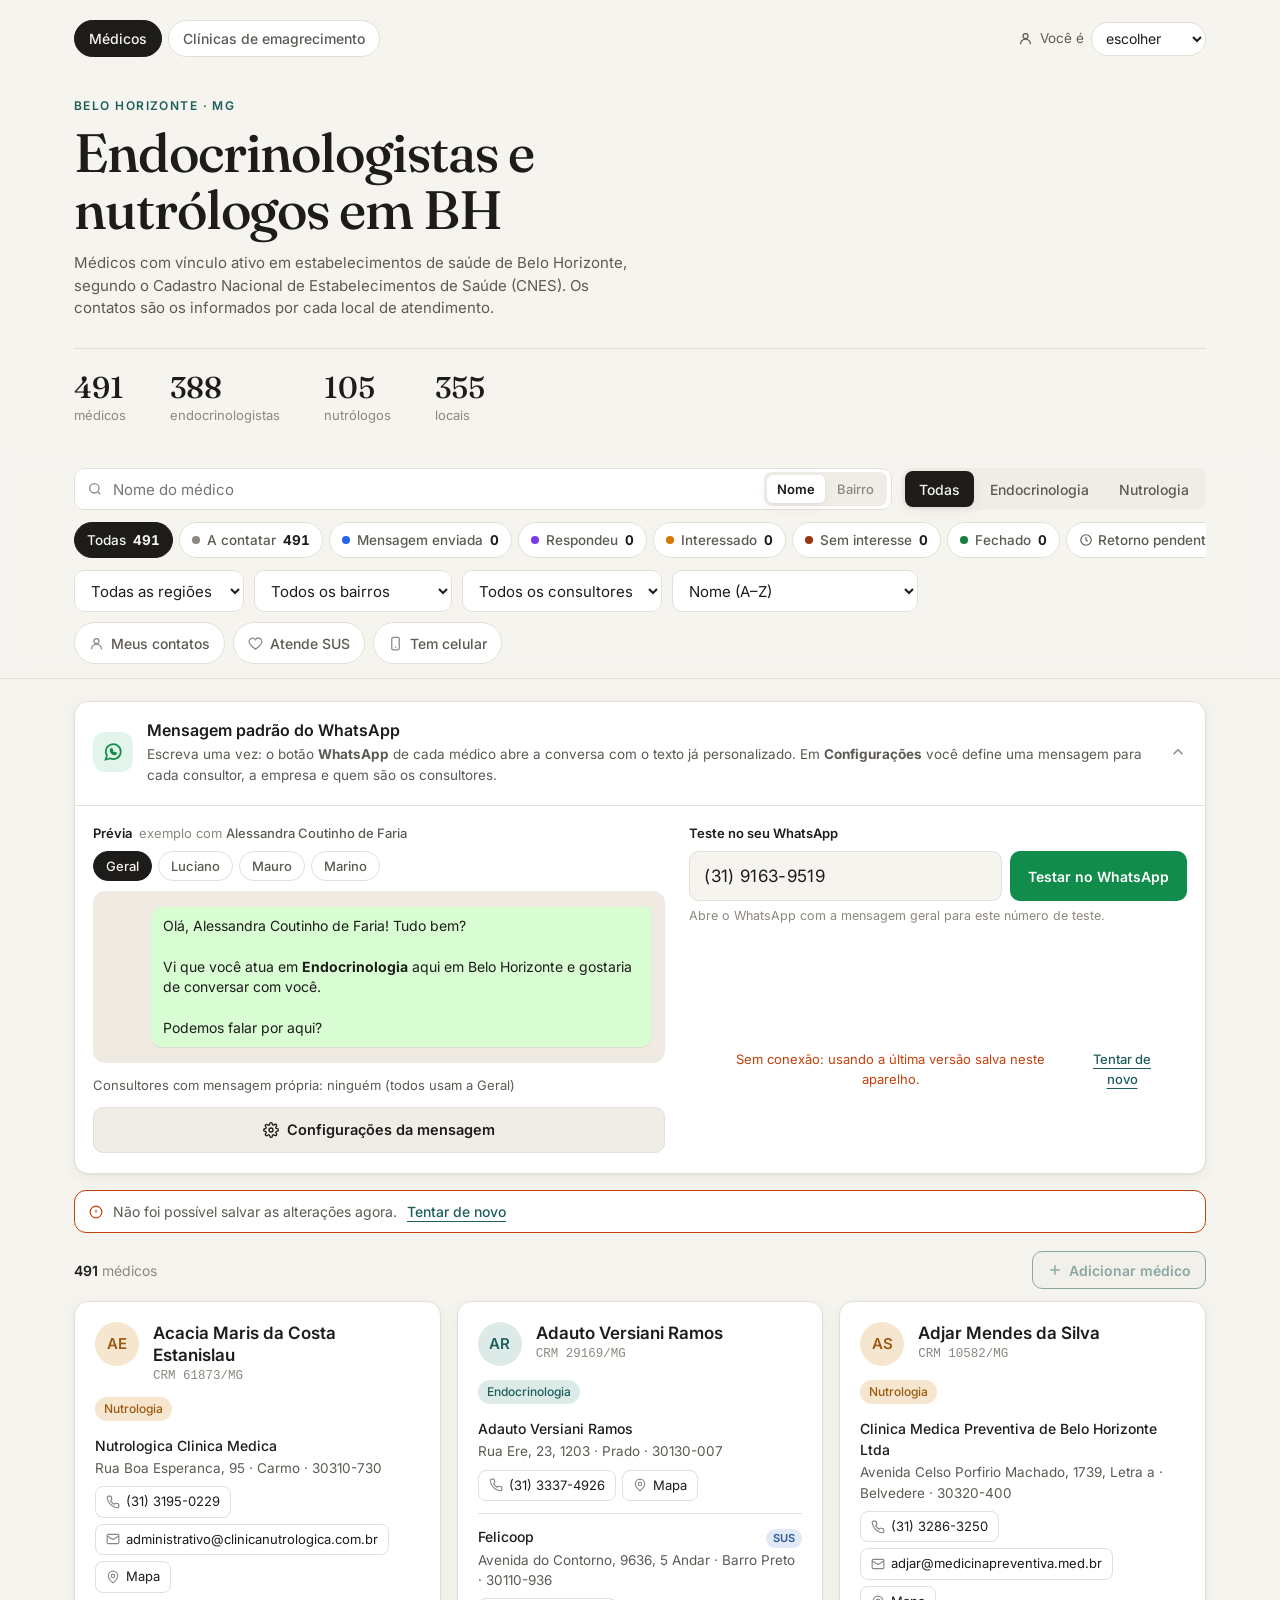
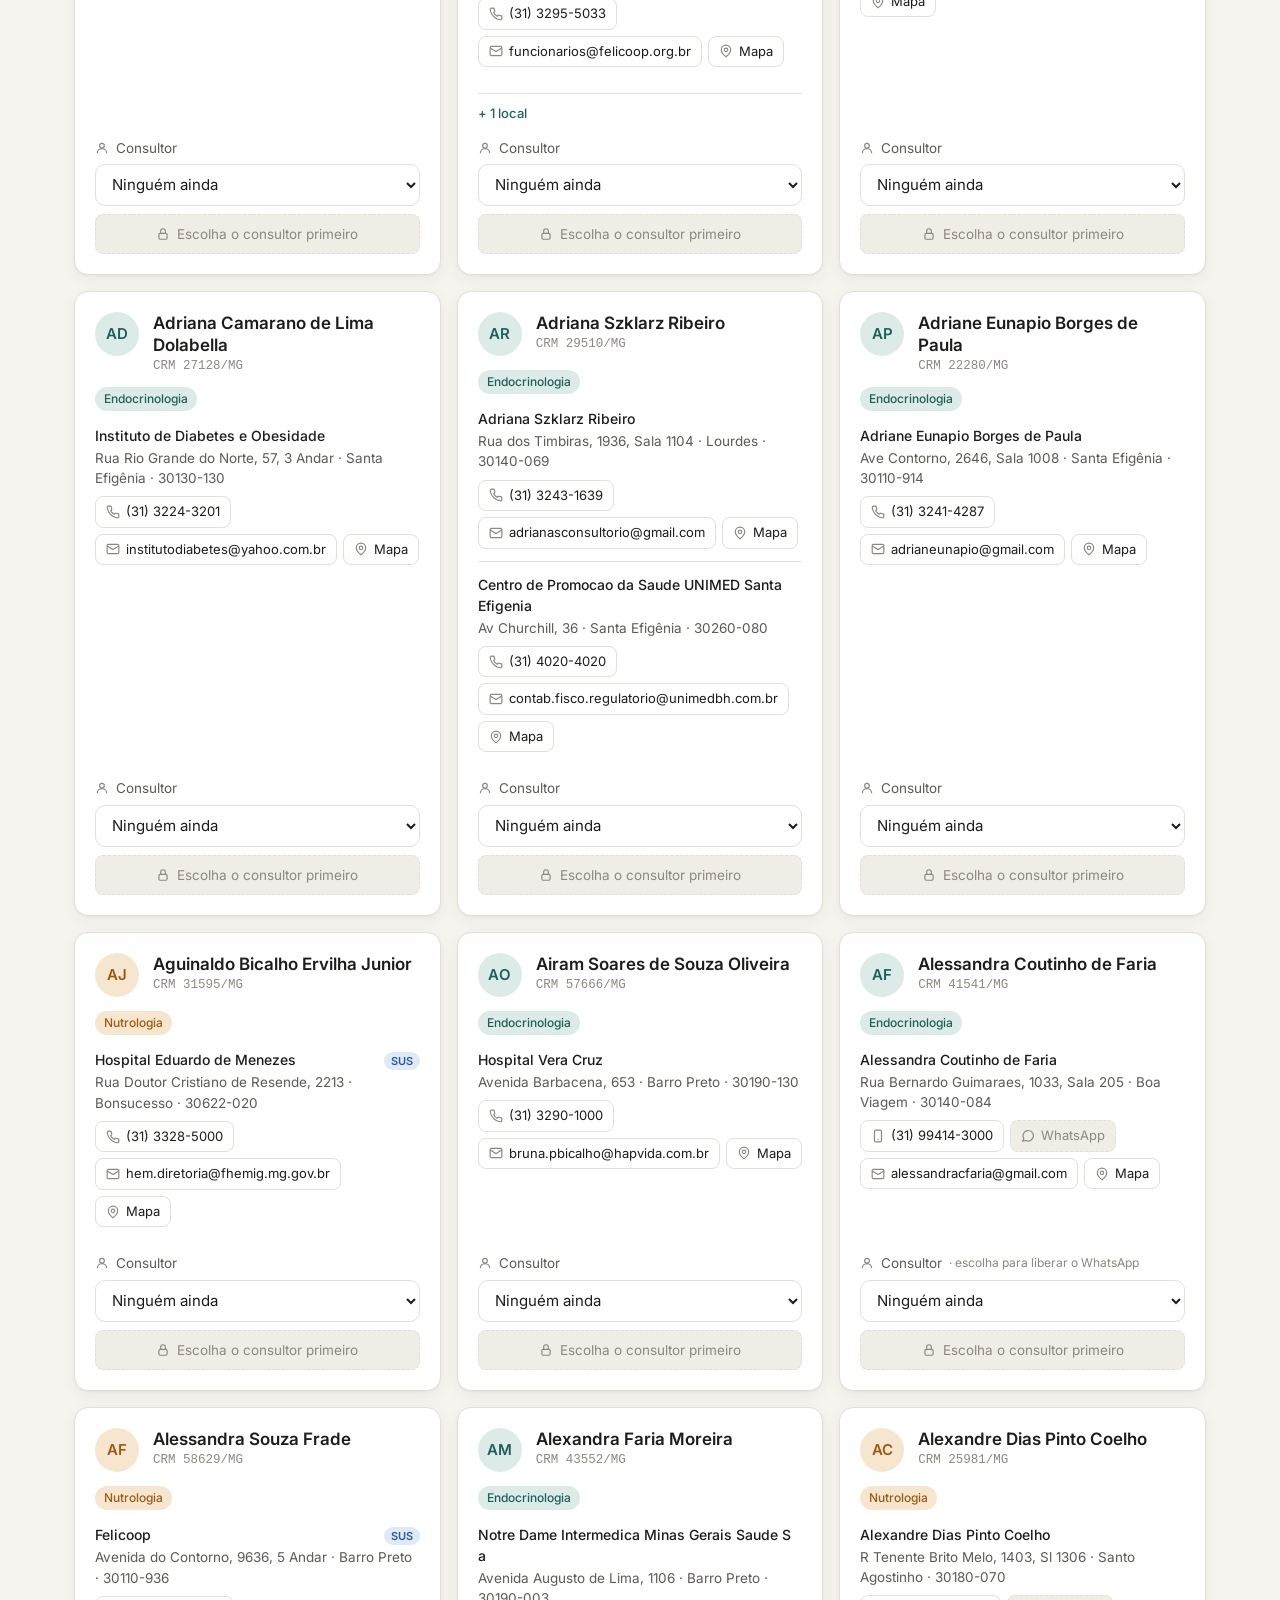
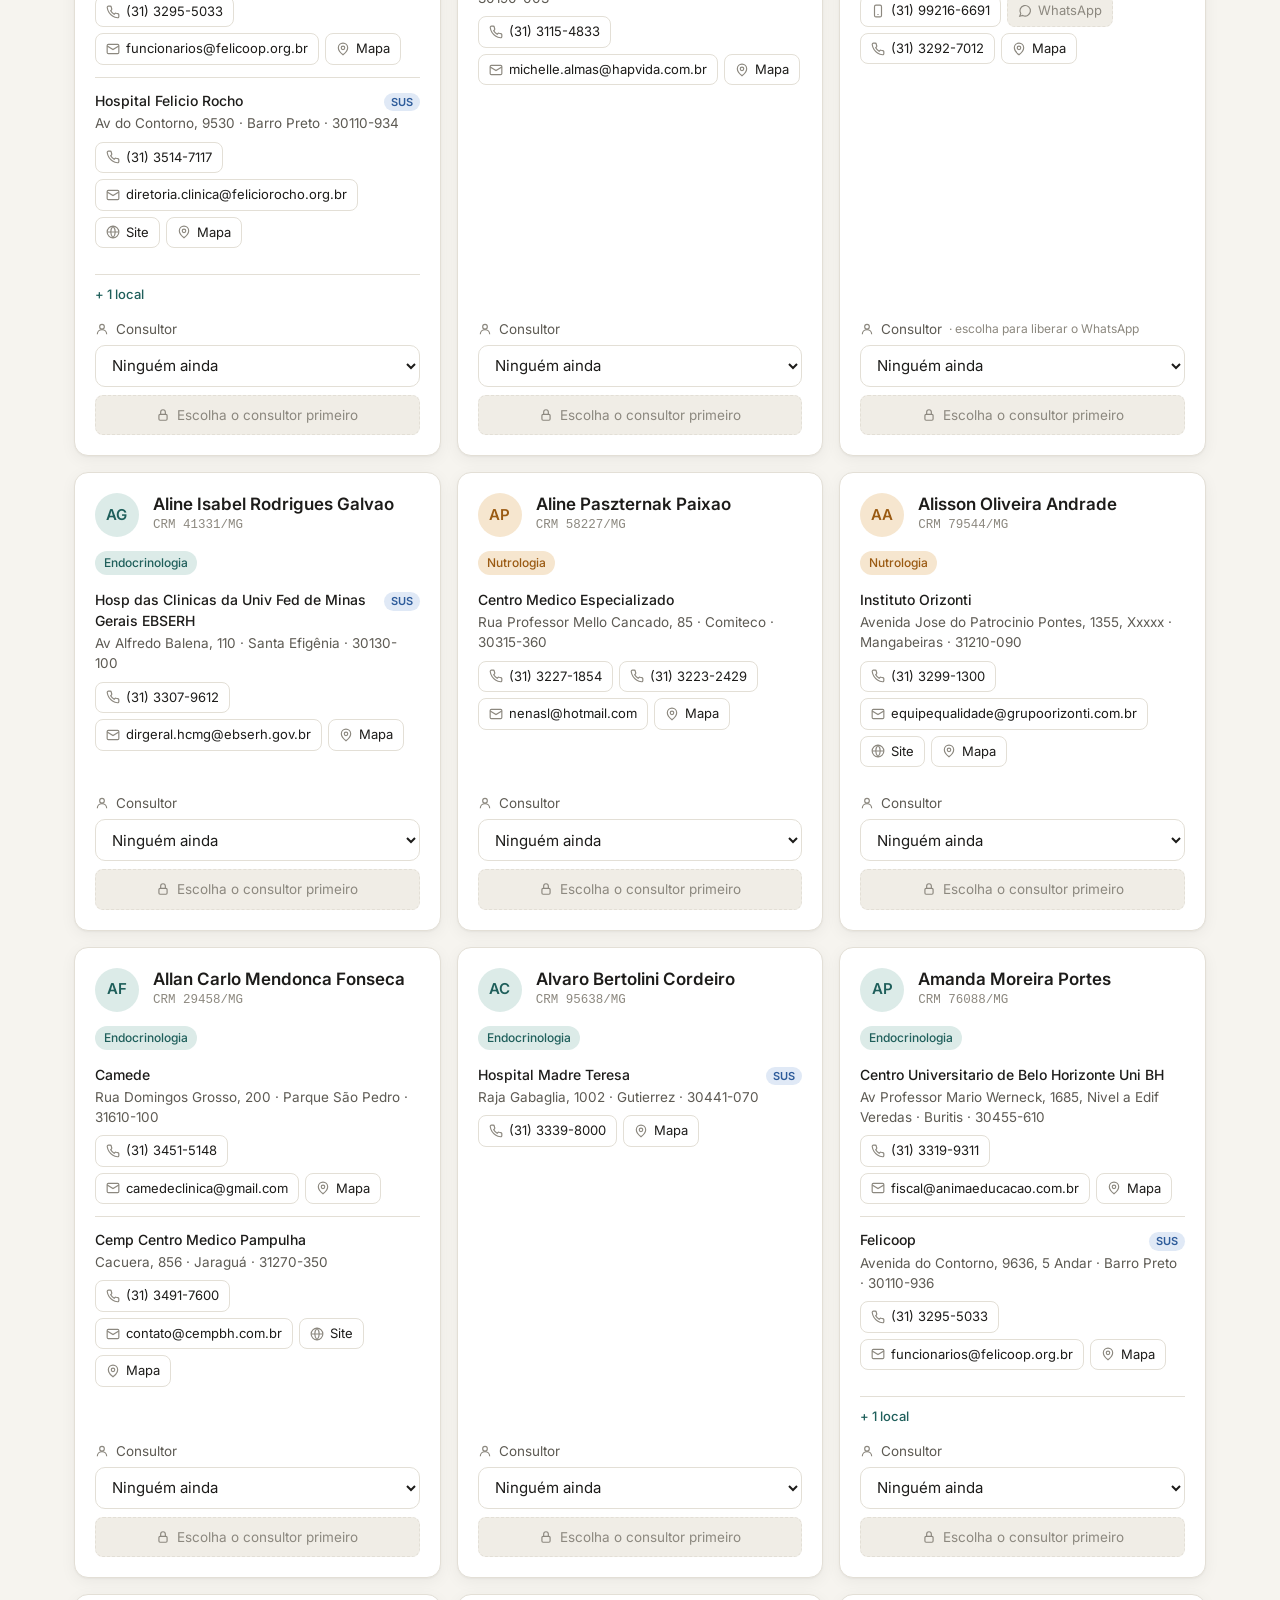
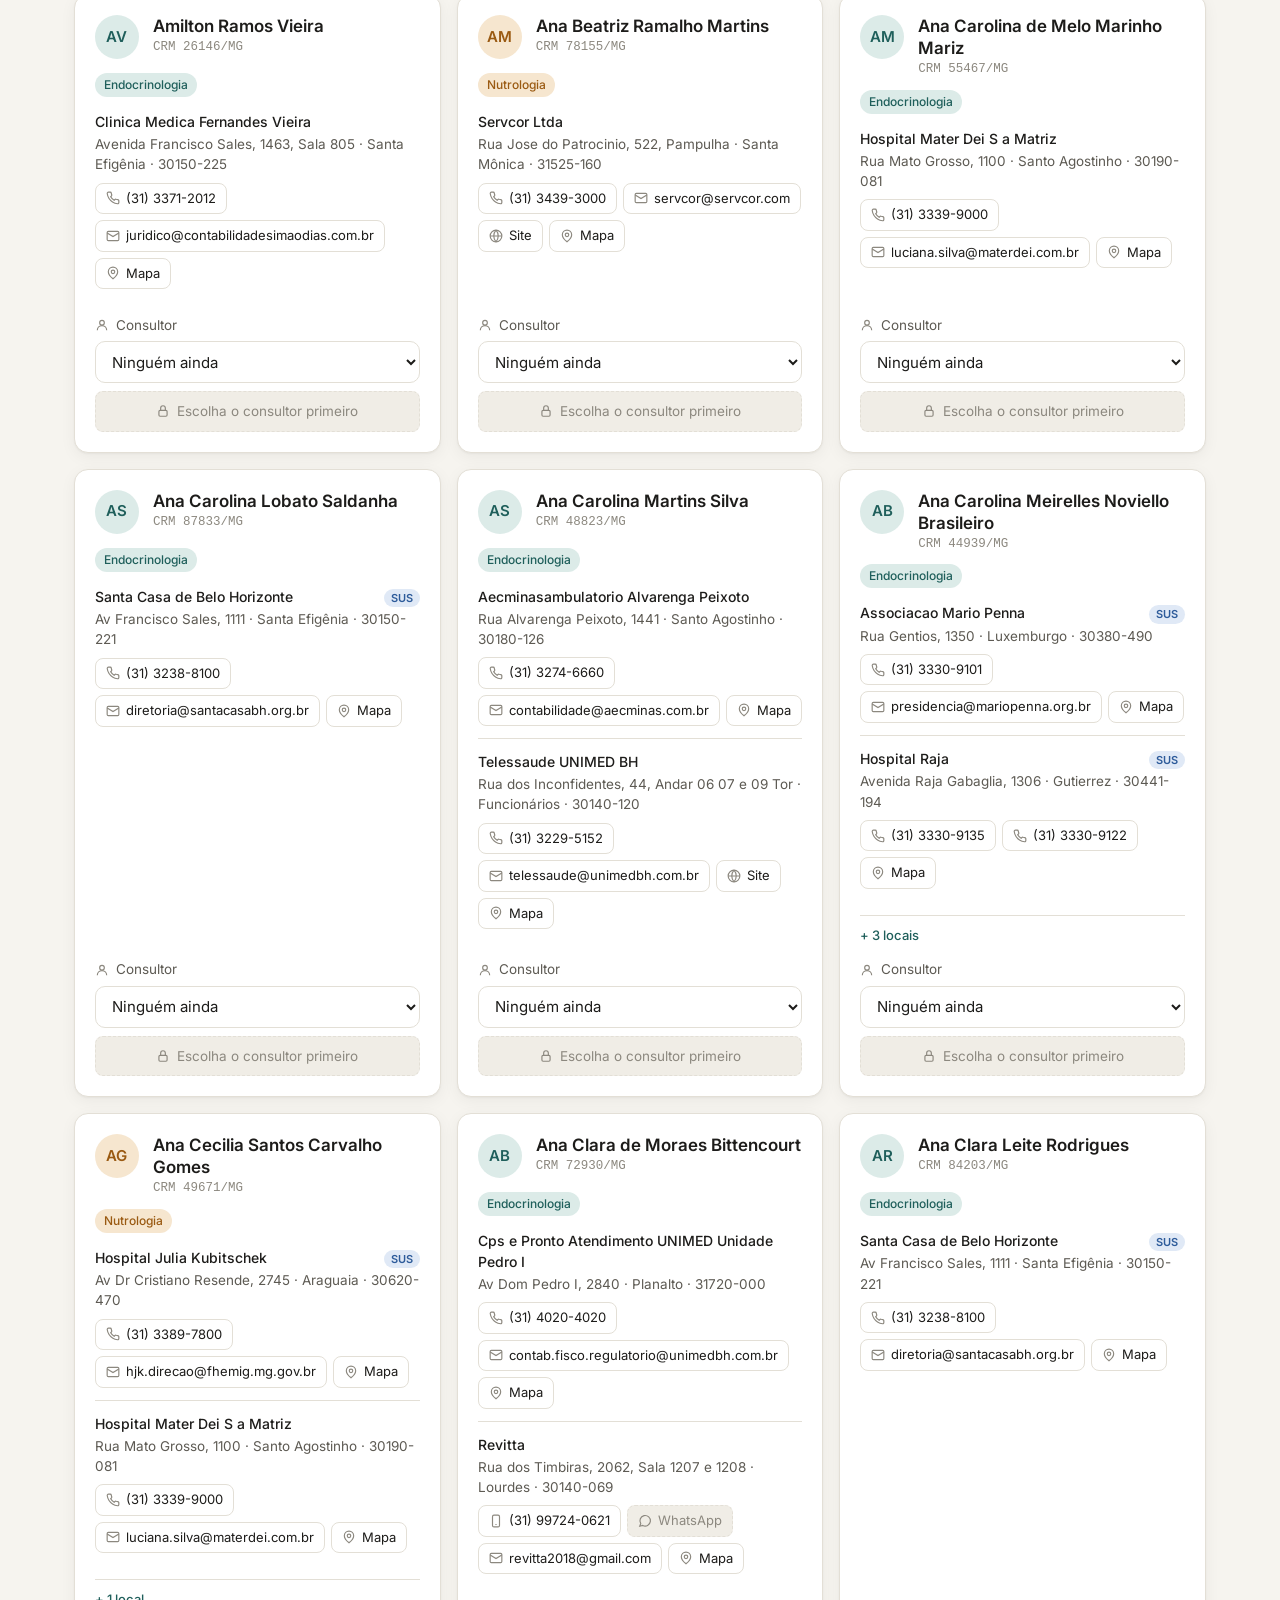
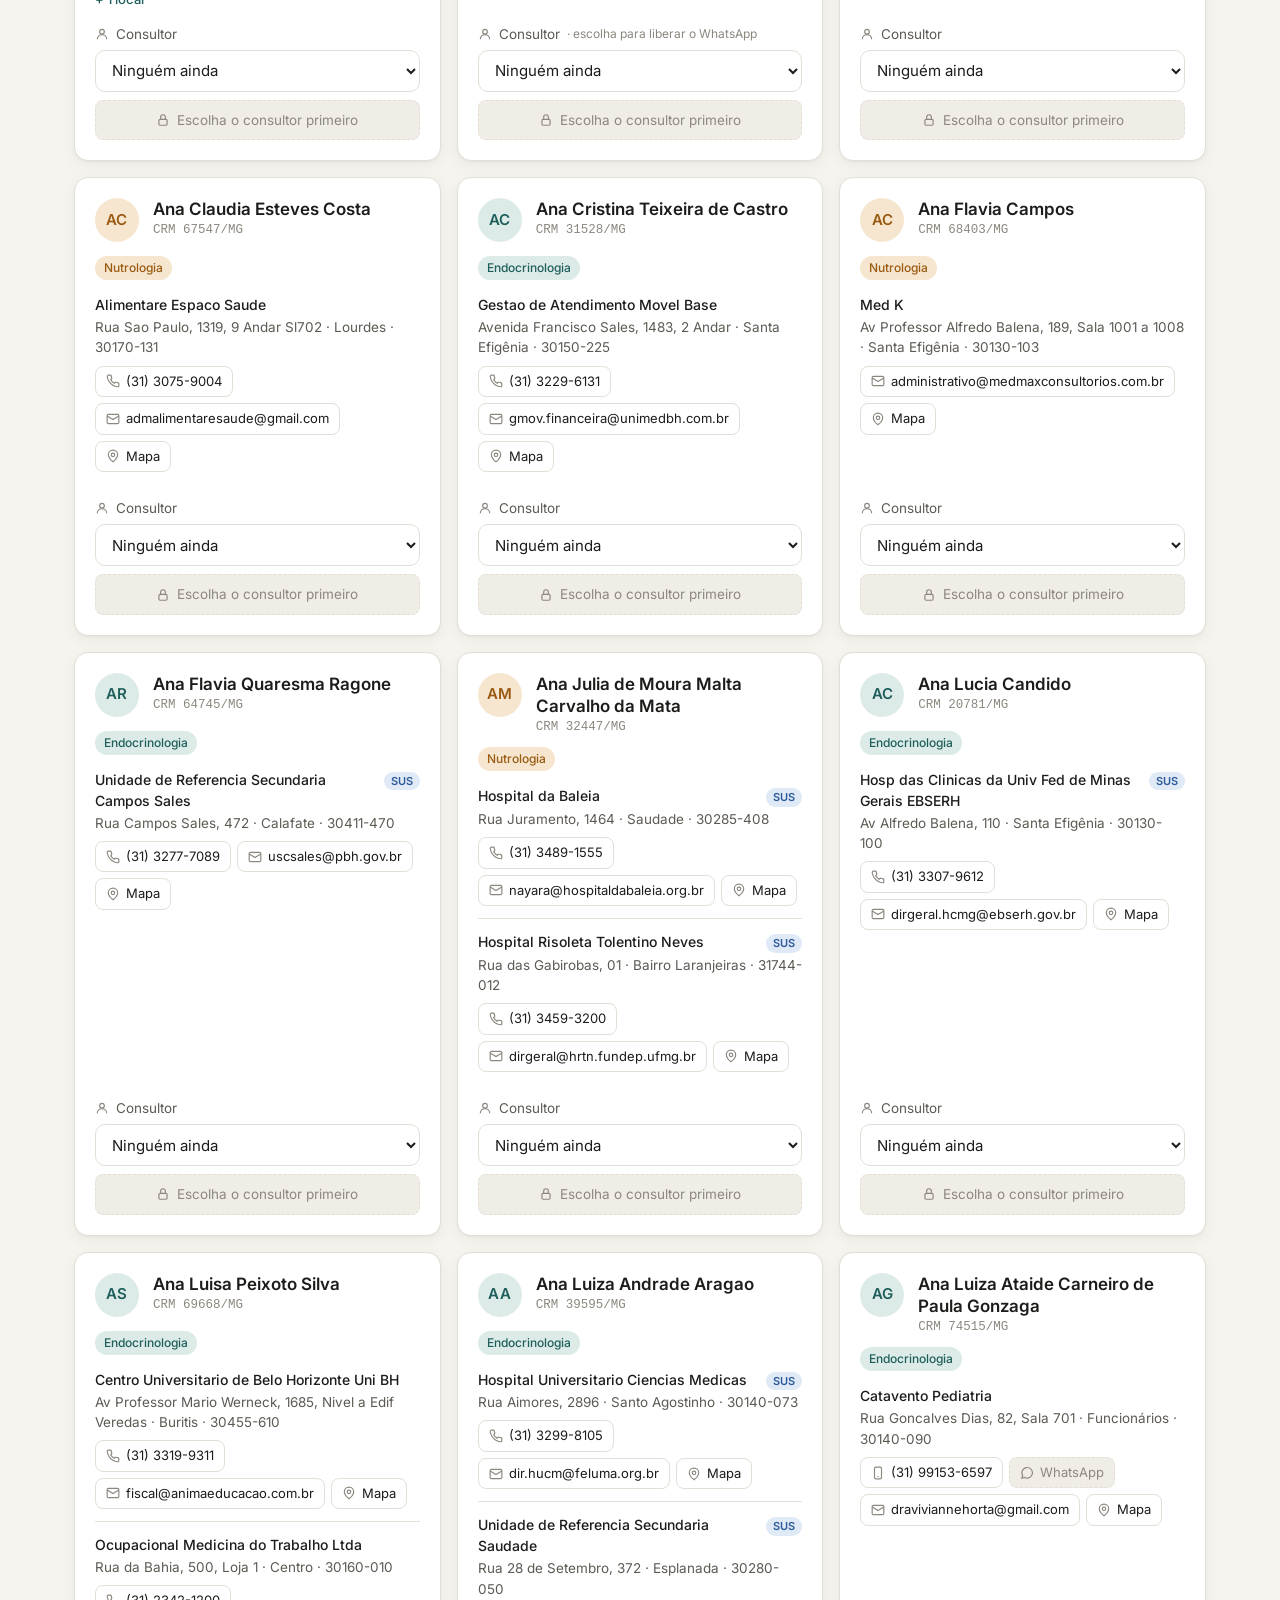
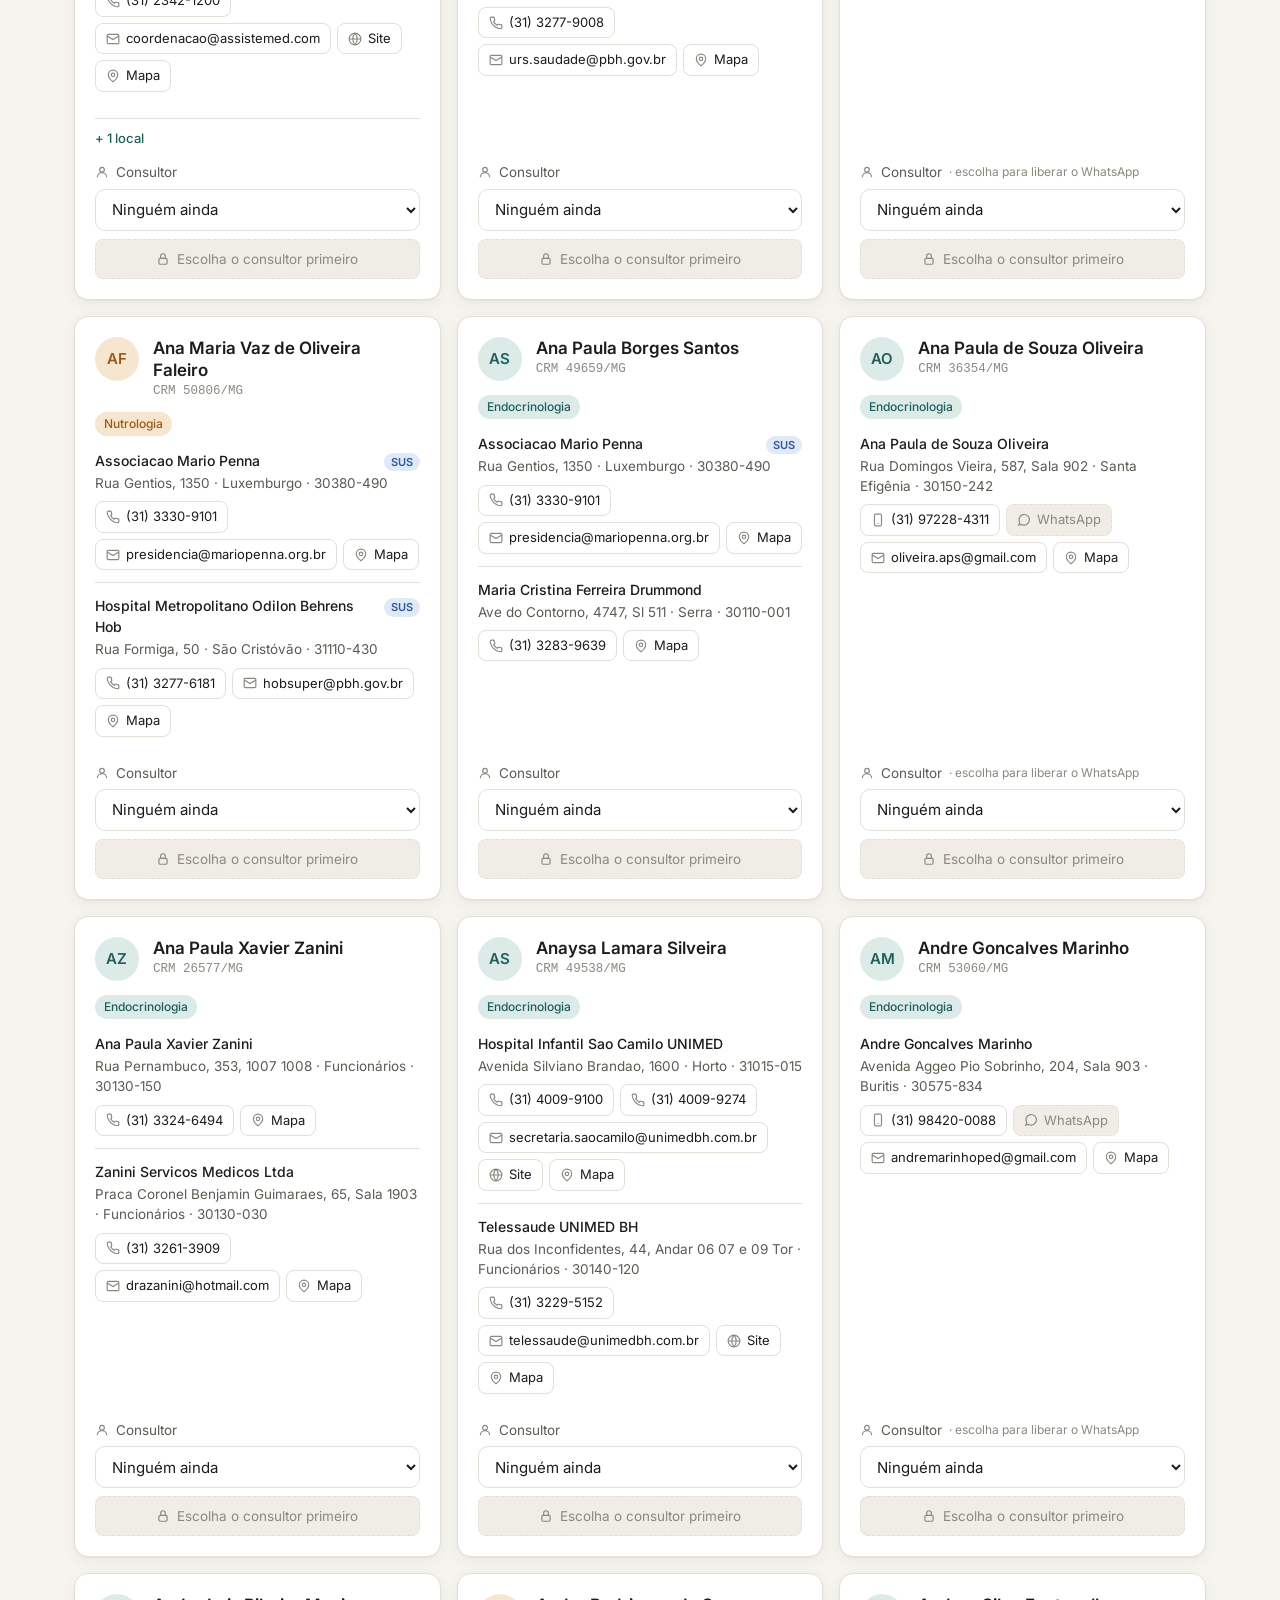
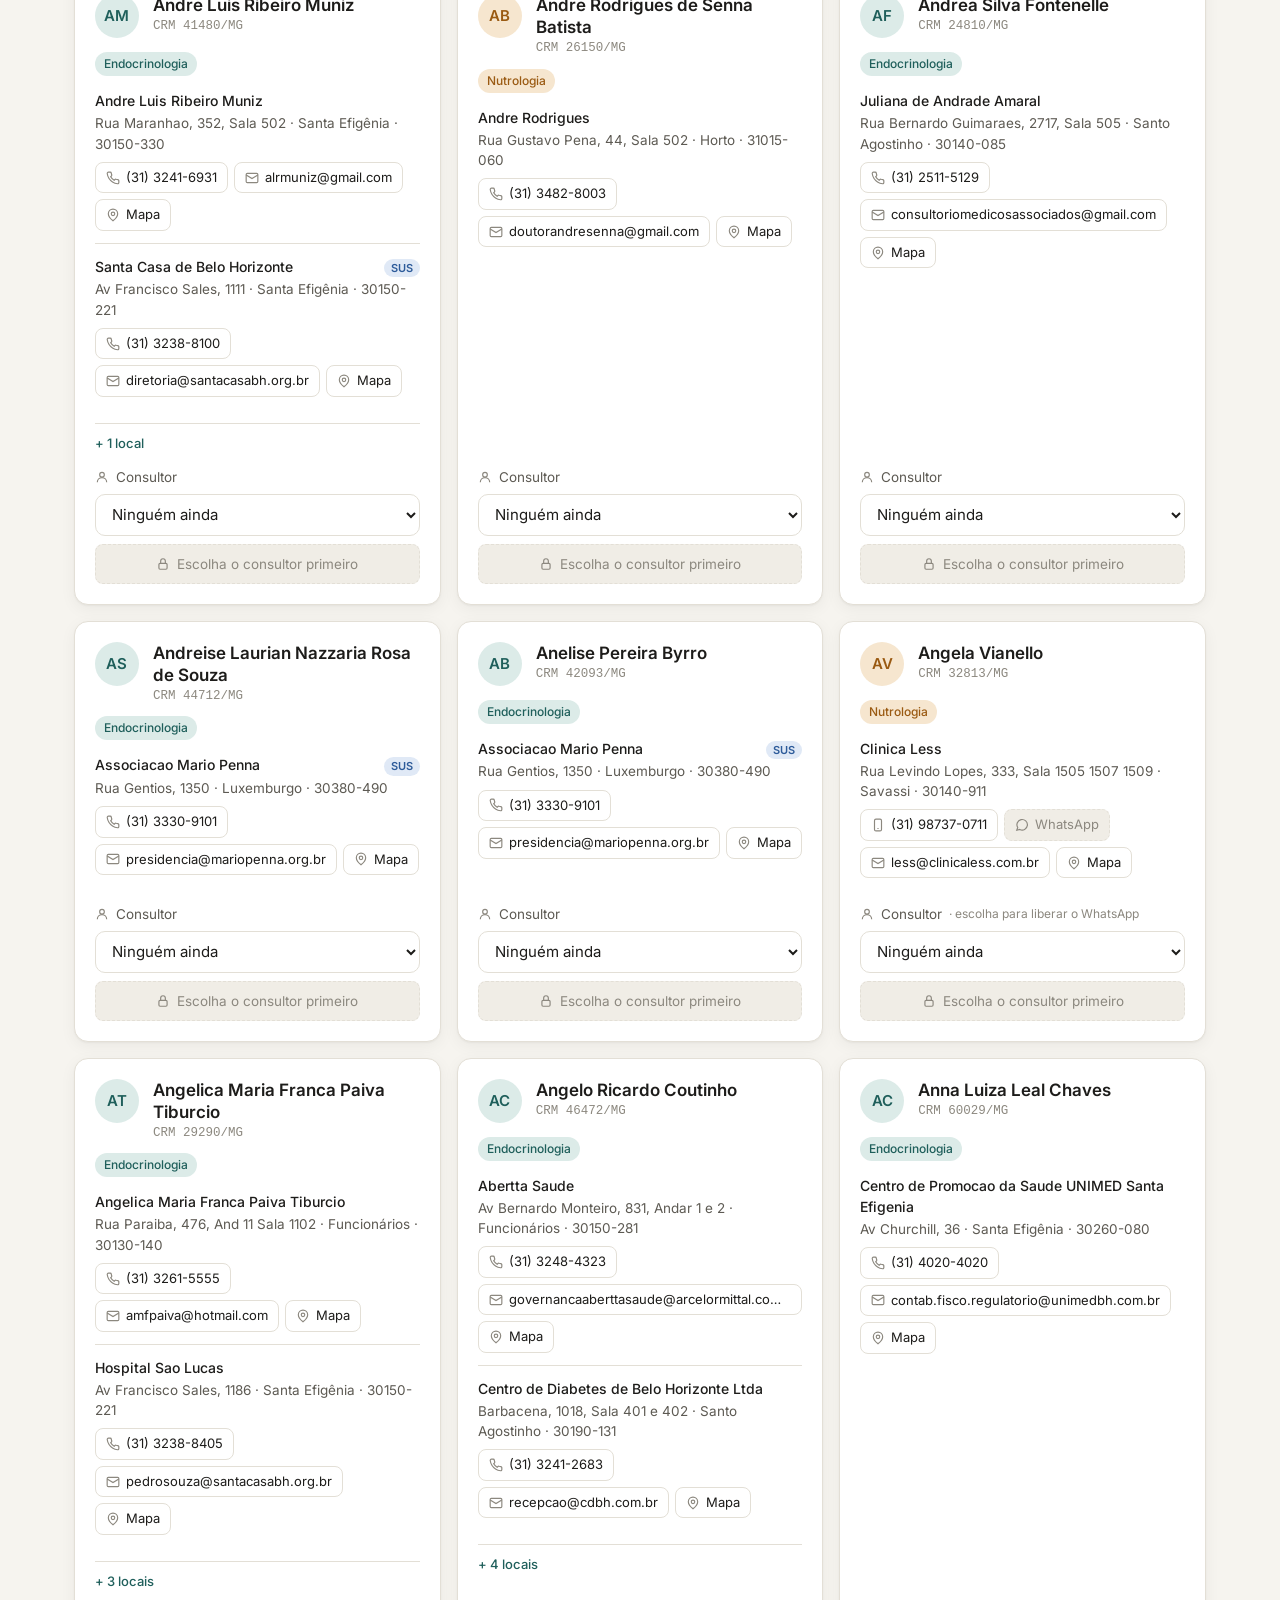
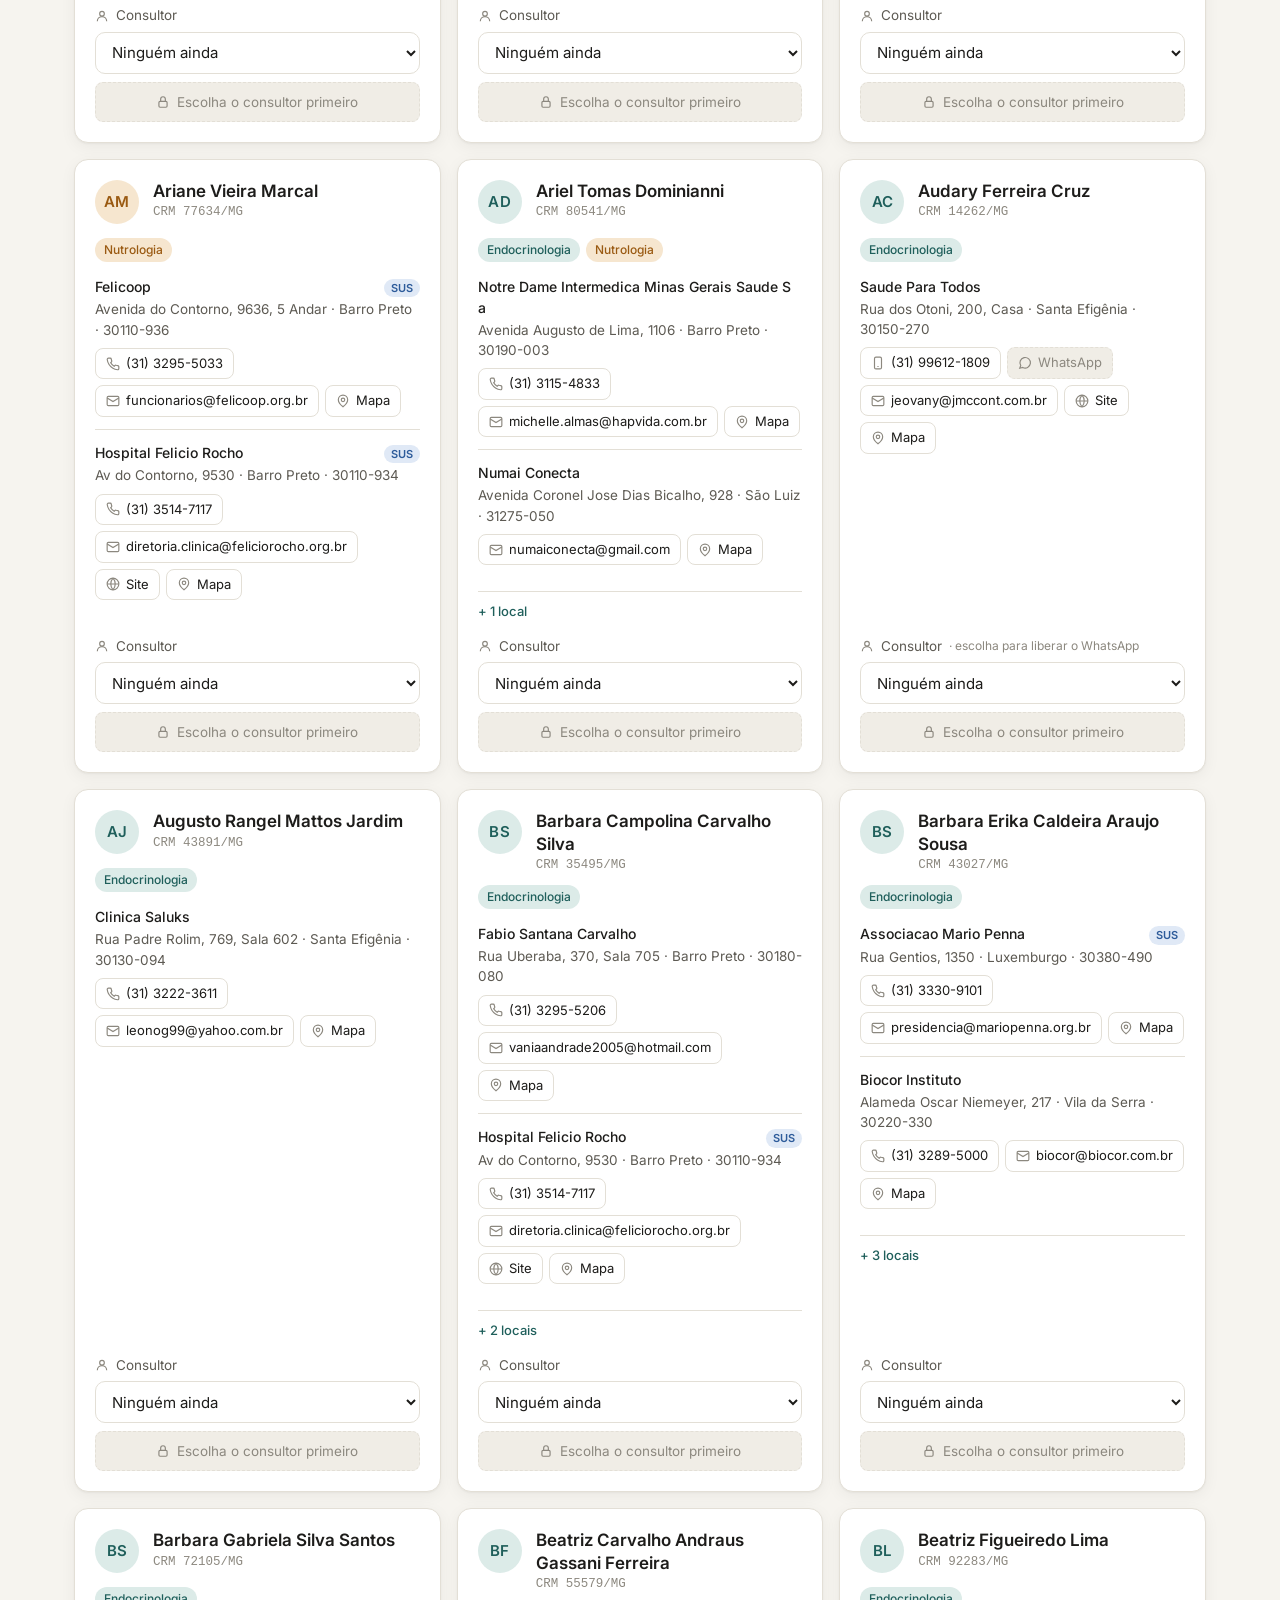
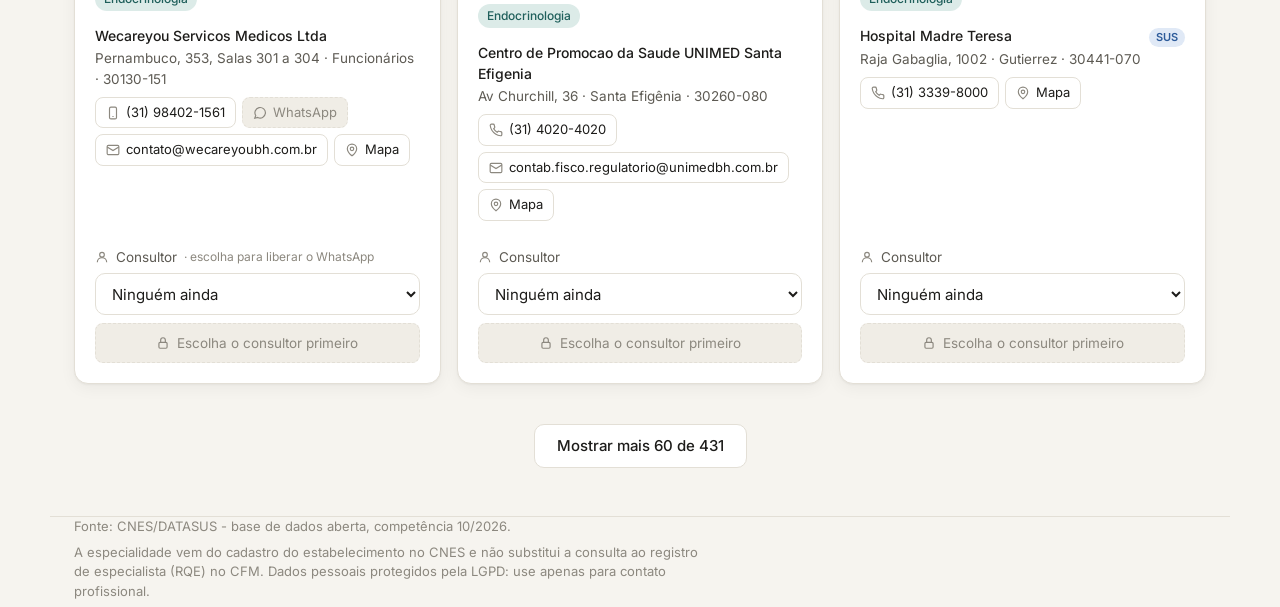
==== index.html @ fc3628d3 "Médicos e clínicas no banco, com botão para adicionar novos - API: tabela itens (GET/POST/DELETE) e " ====
<!doctype html>
<html lang="pt-BR">
<head>
<meta charset="utf-8">
<meta name="viewport" content="width=device-width, initial-scale=1">
<meta name="robots" content="noindex, nofollow">
<title>Especialistas BH</title>
<link rel="preconnect" href="https://fonts.googleapis.com">
<link rel="preconnect" href="https://fonts.gstatic.com" crossorigin>
<link href="https://fonts.googleapis.com/css2?family=Fraunces:opsz,wght@9..144,500;9..144,600&family=Inter:wght@400;500;600&display=swap" rel="stylesheet">
<link rel="stylesheet" href="estilo.css?v=16cbb3d1">
</head>
<body>
<nav class="wrap diretorios" aria-label="Diretórios">
  <a href="index.html" aria-current="page">Médicos</a>
  <a href="clinicas.html">Clínicas de emagrecimento</a>
  <label class="eu"><svg width="15" height="15" viewBox="0 0 24 24" fill="none" stroke="currentColor" stroke-width="2" aria-hidden="true"><circle cx="12" cy="8" r="4"/><path d="M4 21a8 8 0 0 1 16 0"/></svg>Você é <select id="eu" aria-label="Você é (consultor que usa este aparelho)"></select></label>
</nav>
<header class="wrap">
  <div class="eyebrow">Belo Horizonte · MG</div>
  <h1>Endocrinologistas e nutrólogos em BH</h1>
  <p class="lede">Médicos com vínculo ativo em estabelecimentos de saúde de Belo Horizonte, segundo o Cadastro Nacional de Estabelecimentos de Saúde (CNES). Os contatos são os informados por cada local de atendimento.</p>
  <div class="stats" id="stats" aria-live="polite"></div>
</header>

<div class="toolbar">
  <div class="wrap">
    <label class="search">
      <svg width="16" height="16" viewBox="0 0 24 24" fill="none" stroke="currentColor" stroke-width="2" aria-hidden="true"><circle cx="11" cy="11" r="7"/><path d="m20 20-3.5-3.5"/></svg>
      <input type="search" id="q" placeholder="Nome do médico" aria-label="Buscar médico pelo nome" autocomplete="off">
      <span class="busca-por" role="group" aria-label="Buscar por">
        <button type="button" data-por="nome" aria-pressed="true">Nome</button>
        <button type="button" data-por="bairro" aria-pressed="false">Bairro</button>
      </span>
    </label>
    <div class="seg" role="group" aria-label="Especialidade" id="esp">
      <button type="button" data-esp="" aria-pressed="true">Todas</button>
      <button type="button" data-esp="Endocrinologia e Metabologia" aria-pressed="false">Endocrinologia</button>
      <button type="button" data-esp="Nutrologia" aria-pressed="false">Nutrologia</button>
    </div>
    <div class="funil" id="funil" role="group" aria-label="Etapa do contato"></div>
    <div class="filtros">
      <select id="regiao" aria-label="Região de BH"><option value="">Todas as regiões</option></select>
      <select id="bairro" aria-label="Bairro"><option value="">Todos os bairros</option></select>
      <select id="responsavel" aria-label="Consultor do contato"><option value="">Todos os consultores</option></select>
      <select id="ordem" aria-label="Ordenar a lista"></select>
      <div class="chips" role="group" aria-label="Filtros">
        <button type="button" class="chip" id="meus" aria-pressed="false">
          <svg width="15" height="15" viewBox="0 0 24 24" fill="none" stroke="currentColor" stroke-width="2" aria-hidden="true"><circle cx="12" cy="8" r="4"/><path d="M4 21a8 8 0 0 1 16 0"/></svg>
          Meus contatos
        </button>
        <button type="button" class="chip" id="sus" aria-pressed="false">
          <svg width="15" height="15" viewBox="0 0 24 24" fill="none" stroke="currentColor" stroke-width="2" aria-hidden="true"><path d="M12 21s-7-4.4-9.3-9A5.3 5.3 0 0 1 12 6a5.3 5.3 0 0 1 9.3 6c-2.3 4.6-9.3 9-9.3 9z"/></svg>
          Atende SUS
        </button>
        <button type="button" class="chip" id="cel" aria-pressed="false">
          <svg width="15" height="15" viewBox="0 0 24 24" fill="none" stroke="currentColor" stroke-width="2" aria-hidden="true"><rect x="6" y="2" width="12" height="20" rx="2.5"/><path d="M11 18h2"/></svg>
          Tem celular
        </button>
      </div>
    </div>
  </div>
</div>

<main class="wrap">
  <section class="wa-painel" id="wa-painel"></section>

  <div class="nuvem" id="nuvem" role="status"></div>

  <div class="meta">
    <div id="count" aria-live="polite"></div>
    <div class="meta-acoes">
      <button type="button" class="limpar" id="limpar" hidden>Limpar filtros</button>
      <button type="button" class="adicionar" id="adicionar"><svg width="16" height="16" viewBox="0 0 24 24" fill="none" stroke="currentColor" stroke-width="2.2" aria-hidden="true"><path d="M12 5v14M5 12h14"/></svg>Adicionar médico</button>
    </div>
  </div>
  <div class="grid" id="grid"></div>
  <div class="more" id="more" hidden><button type="button">Mostrar mais</button></div>
</main>

<footer class="wrap">
  <p id="fonte"></p>
  <p>A especialidade vem do cadastro do estabelecimento no CNES e não substitui a consulta ao registro de especialista (RQE) no CFM. Dados pessoais protegidos pela LGPD: use apenas para contato profissional.</p>
</footer>

<script src="comum.js?v=f55525d4"></script>
<script>
const ESP_CURTA = { "Endocrinologia e Metabologia": "Endocrinologia", "Nutrologia": "Nutrologia" };
const PAGINA = 60;
const MENSAGEM_PADRAO = "Olá, {nome}! Tudo bem?\n\nVi que você atua em *{especialidade}* aqui em Belo Horizonte e gostaria de conversar com você.\n\nPodemos falar por aqui?";

const iniciais = nome => nome.split(/\s+/).filter(p => !MINUSCULAS.has(p.toLowerCase())).map(p => p[0]).filter(Boolean).slice(0, 1)
  .concat(nome.split(/\s+/).slice(-1).map(p => p[0])).join("").toUpperCase();
const cep = c => (c && c.length === 8) ? `${c.slice(0, 5)}-${c.slice(5)}` : (c || "");
const mapaHref = l => {
  const q = (l.latitude && l.longitude) ? `${l.latitude},${l.longitude}` : `${l.endereco}, ${l.bairro}, Belo Horizonte - MG`;
  return `https://www.google.com/maps/search/?api=1&query=${encodeURIComponent(q)}`;
};

const estado = { q: "", por: "nome", esp: "", regiao: "", bairro: "", sus: false, cel: false, etapa: "", responsavel: "", ordem: "nome", limite: PAGINA };
let medicos = [];

const idMedico = m => m.id || m.crm.replace("/", "-"); // "61873/MG" -> "61873-MG"; adicionados: "manual-..."
const etapas = criarEtapas({
  lista: "medicos",
  chaveLocal: "medicos.etapas",
  aviso: document.getElementById("nuvem"),
  aoMudar: () => { if (medicos.length) render(); },
  podeMudar: id => Boolean(responsaveis.de(id)),
});
const responsaveis = criarResponsaveis({
  lista: "medicos",
  chaveLocal: "medicos.responsaveis",
  aviso: document.getElementById("nuvem"),
  aoMudar: () => { if (medicos.length) render(); },
});

const painel = criarPainelWhatsApp({
  el: document.getElementById("wa-painel"),
  chave: "wa",
  textoPadrao: MENSAGEM_PADRAO,
  descricao: "Escreva uma vez: o botão <b>WhatsApp</b> de cada médico abre a conversa com o texto já personalizado. Em <b>Configurações</b> você define uma mensagem para cada consultor, a empresa e quem são os consultores.",
  campos: [
    { token: "{nome}", rotulo: "Nome do médico" },
    { token: "{primeiro_nome}", rotulo: "Primeiro nome" },
    { token: "{especialidade}", rotulo: "Especialidade" },
    { token: "{local}", rotulo: "Local de atendimento" },
  ],
  montar: (texto, { m, l }) => {
    const nome = titulo(m.nome);
    return texto
      .replaceAll("{nome}", nome)
      .replaceAll("{primeiro_nome}", nome.split(" ")[0])
      .replaceAll("{especialidade}", m.especialidades.map(e => ESP_CURTA[e] || e).join(" e "))
      .replaceAll("{local}", titulo(l?.estabelecimento || ""));
  },
  responsavelDe: ({ m }) => responsaveis.de(idMedico(m)),
  exemplo: () => {
    const lista = medicos.length ? filtrar() : [];
    const m = lista.find(x => x.locais.some(l => l.celulares.length)) || lista[0] || medicos[0];
    return m ? { item: { m, l: m.locais.find(l => l.celulares.length) || m.locais[0] }, nome: titulo(m.nome) } : null;
  },
  aoMudar: () => render(),
  lista: "medicos",
});

function htmlLocal(l, m) {
  const links = [htmlTelefones(l.celulares, l.fixos, painel.mensagem({ m, l }))];
  if (l.email) links.push(`<a href="mailto:${esc(l.email)}" title="${esc(l.email)}">${icone.mail}<span>${esc(l.email)}</span></a>`);
  if (l.site) links.push(`<a href="${esc(siteHref(l.site))}" target="_blank" rel="noopener">${icone.web}<span>Site</span></a>`);
  links.push(`<a href="${esc(mapaHref(l))}" target="_blank" rel="noopener">${icone.map}<span>Mapa</span></a>`);
  const endereco = [titulo(l.endereco), titulo(l.bairro), cep(l.cep)].filter(Boolean).join(" · ");
  return `<li class="local">
    <div class="local-nome"><span>${esc(titulo(l.estabelecimento))}</span>${l.atende_sus ? '<span class="sus-dot" title="Atende pelo SUS neste local">SUS</span>' : ""}</div>
    <div class="addr">${esc(endereco)}</div>
    <div class="links">${links.join("")}</div>
  </li>`;
}

function htmlCard(m) {
  const nutro = m.especialidades.length === 1 && m.especialidades[0] === "Nutrologia";
  const tags = m.especialidades.map(e => `<span class="tag${e === "Nutrologia" ? " nutro" : ""}">${esc(ESP_CURTA[e] || e)}</span>`).join("");
  const local = l => htmlLocal(l, m);
  const visiveis = m.locais.slice(0, 2).map(local).join("");
  const resto = m.locais.slice(2);
  const extra = resto.length
    ? `<details><summary>+ ${resto.length} ${resto.length === 1 ? "local" : "locais"}</summary><ul class="locais">${resto.map(local).join("")}</ul></details>`
    : "";
  const id = idMedico(m);
  return `<article class="card" data-etapa="${etapas.etapa(id)}">
    <div class="card-head">
      <div class="avatar${nutro ? " nutro" : ""}" aria-hidden="true">${esc(iniciais(m.nome))}</div>
      <div>
        <h2>${esc(titulo(m.nome))}</h2>
        ${m.crm ? `<div class="crm">CRM ${esc(m.crm)}</div>` : ""}
      </div>
    </div>
    <div class="tags">${tags}</div>
    <ul class="locais">${visiveis}</ul>
    ${extra}
    ${htmlManual(m)}
    <div class="card-acoes">
      ${responsaveis.seletor(id, m.locais.some(l => l.celulares.length))}
      ${etapas.seletor(id)}
    </div>
  </article>`;
}

function filtrar() {
  const termos = semAcento(estado.q).split(/\s+/).filter(Boolean);
  const achou = texto => termos.every(t => semAcento(texto).includes(t));
  return medicos.filter(m =>
    (!estado.esp || m.especialidades.includes(estado.esp)) &&
    ((!estado.regiao && !estado.bairro) || m.locais.some(l =>
      (!estado.regiao || l.regiao === estado.regiao) && (!estado.bairro || l.bairro === estado.bairro))) &&
    (!estado.sus || m.locais.some(l => l.atende_sus)) &&
    (!estado.cel || m.locais.some(l => l.celulares.length)) &&
    etapas.passa(idMedico(m), estado.etapa) &&
    responsaveis.passa(idMedico(m), estado.responsavel) &&
    (!termos.length || (estado.por === "bairro" ? m.locais.some(l => achou(l.bairro)) : achou(m.nome)))
  );
}

function render() {
  const lista = ordenar(filtrar(), estado.ordem, idMedico, { etapas, responsaveis });
  const grid = document.getElementById("grid");
  grid.innerHTML = lista.length
    ? lista.slice(0, estado.limite).map(htmlCard).join("")
    : '<div class="empty">Nenhum médico encontrado com esses filtros.</div>';
  document.getElementById("count").innerHTML = `<strong>${lista.length}</strong> ${lista.length === 1 ? "médico" : "médicos"}`;
  document.getElementById("limpar").hidden = !(estado.q || estado.esp || estado.regiao || estado.bairro || estado.sus || estado.cel || estado.etapa || estado.responsavel);
  atualizarAcompanhamento();
  responsaveis.preencherFiltro(document.getElementById("responsavel"), medicos.map(idMedico), estado.responsavel);
  const restantes = lista.length - estado.limite;
  document.getElementById("more").hidden = restantes <= 0;
  document.querySelector("#more button").textContent = `Mostrar mais ${Math.min(restantes, PAGINA)} de ${restantes}`;
  painel.atualizar();
}

// Altera o estado dos filtros e reflete nos controles da barra.
function aplicar(mudanca) {
  Object.assign(estado, mudanca, { limite: PAGINA });
  const q = document.getElementById("q");
  if (q.value !== estado.q) q.value = estado.q;
  sincronizarBusca(estado.por, { nome: "Nome do médico", bairro: "Nome do bairro" }, "médico");
  document.querySelectorAll("#esp button").forEach(b => b.setAttribute("aria-pressed", String(b.dataset.esp === estado.esp)));
  localidades();
  document.getElementById("sus").setAttribute("aria-pressed", String(estado.sus));
  document.getElementById("cel").setAttribute("aria-pressed", String(estado.cel));
  render();
}

const atualizarAcompanhamento = ligarAcompanhamento({ estado, aplicar, etapas, ids: () => medicos.map(idMedico) });

function stats(dados) {
  const conta = esp => medicos.filter(m => m.especialidades.includes(esp)).length;
  const locais = new Set(medicos.flatMap(m => m.locais.map(l => l.cnes))).size;
  const itens = [
    [medicos.length, "médicos"],
    [conta("Endocrinologia e Metabologia"), "endocrinologistas"],
    [conta("Nutrologia"), "nutrólogos"],
    [locais, "locais"],
  ];
  document.getElementById("stats").innerHTML = itens.map(([n, t]) => `<div class="stat"><b>${n.toLocaleString("pt-BR")}</b><span>${t}</span></div>`).join("");
  const c = dados.competencia || "";
  document.getElementById("fonte").textContent =
    `Fonte: ${dados.fonte}${c ? `, competência ${c.slice(4)}/${c.slice(0, 4)}` : ""}.`;
}

const localidades = () => preencherLocalidades(
  document.getElementById("regiao"), document.getElementById("bairro"), medicos, m => m.locais, estado, titulo);

function ligar() {
  let t;
  document.getElementById("q").addEventListener("input", e => {
    clearTimeout(t);
    t = setTimeout(() => aplicar({ q: e.target.value }), 120);
  });
  document.querySelectorAll(".busca-por button").forEach(b => b.addEventListener("click", () => {
    aplicar({ por: b.dataset.por });
    document.getElementById("q").focus();
  }));

  document.querySelectorAll("#esp button").forEach(b => b.addEventListener("click", () => aplicar({ esp: b.dataset.esp })));
  etapas.ligar(document.getElementById("grid"));
  criarFormularioNovo({
    tipo: "medicos",
    botao: document.getElementById("adicionar"),
    bairros: () => medicos.flatMap(m => m.locais.map(l => ({ bairro: l.bairro, regiao: l.regiao }))),
    aoAdicionar: m => { // mostra o médico novo na lista
      medicos = [...medicos, m].sort(porNome);
      aplicar({ q: m.nome, por: "nome", esp: "", regiao: "", bairro: "", sus: false, cel: false, etapa: "", responsavel: "" });
    },
  });
  ligarApagar(document.getElementById("grid"), "medicos", id => { medicos = medicos.filter(m => m.id !== id); aplicar({}); });
  responsaveis.ligar(document.getElementById("grid"));
  document.getElementById("responsavel").addEventListener("change", e => aplicar({ responsavel: e.target.value }));
  document.getElementById("regiao").addEventListener("change", e => aplicar({ regiao: e.target.value, bairro: "" }));
  document.getElementById("bairro").addEventListener("change", e => aplicar({ bairro: e.target.value }));
  document.getElementById("sus").addEventListener("click", () => aplicar({ sus: !estado.sus }));
  document.getElementById("cel").addEventListener("click", () => aplicar({ cel: !estado.cel }));
  document.getElementById("limpar").addEventListener("click", () => aplicar({ q: "", esp: "", regiao: "", bairro: "", sus: false, cel: false, etapa: "", responsavel: "" }));
  document.querySelector("#more button").addEventListener("click", () => { estado.limite += PAGINA; render(); });
}

// Lista do banco (API); sem conexão, o JSON publicado (só leitura).
carregarItens("medicos", {
  arquivo: "medicos_bh.json",
  meta: j => ({ fonte: j.fonte, competencia: j.competencia }),
  itens: j => j.medicos.map(m => ({ ...m, id: idMedico(m), origem: "importado" })),
})
  .then(({ meta, itens, daApi }) => {
    medicos = itens.sort(porNome);
    stats(meta); localidades(); ligar(); render();
    if (!daApi) somenteLeitura("médicos");
  })
  .catch(erro => {
    console.error(erro);
    const dica = location.protocol === "file:"
      ? `Abra a página por um servidor local: rode <code>python3 -m http.server -d site</code> na pasta do projeto e acesse <code>http://localhost:8000</code>.`
      : `Recarregue a página para tentar de novo.`;
    document.getElementById("grid").innerHTML = `<div class="erro">Não foi possível carregar a lista de médicos.<br>${dica}</div>`;
    document.getElementById("more").hidden = true;
  });
</script>
</body>
</html>
---- estilo.css ----
:root {
  --bg: #f6f4ef;
  --surface: #ffffff;
  --surface-2: #f0ede6;
  --ink: #1d1c1a;
  --ink-2: #5d5a53;
  --ink-3: #8c887f;
  --line: #e3dfd6;
  --accent: #1f5f5b;
  --accent-soft: #dcebe8;
  --endo: #1f5f5b;
  --endo-soft: #dcebe8;
  --nutro: #9a5a12;
  --nutro-soft: #f6e6cf;
  --sus: #2d5b9a;
  --sus-soft: #e0e9f6;
  --wa: #128c4a;
  --wa-ink: #ffffff;
  --wa-soft: #e3f5ea;
  --wa-bolha: #d9fdd3;
  --wa-tela: #efeae2;
  --shadow: 0 1px 2px rgba(29,28,26,.04), 0 4px 16px rgba(29,28,26,.05);
  --radius: 14px;
  color-scheme: light;
}
@media (prefers-color-scheme: dark) {
  :root:not([data-theme="light"]) {
    --bg: #151614; --surface: #1d1f1c; --surface-2: #252824; --ink: #ecebe6; --ink-2: #b2afa7;
    --ink-3: #85827a; --line: #2f322e; --accent: #7cc4bc; --accent-soft: #1f3533;
    --endo: #7cc4bc; --endo-soft: #1f3533; --nutro: #e5b06a; --nutro-soft: #3a2d1b;
    --sus: #8fb3e8; --sus-soft: #1f2a3b; --shadow: 0 1px 2px rgba(0,0,0,.3); color-scheme: dark;
    --wa: #3ecf7a; --wa-ink: #0b1f13; --wa-soft: #17301f; --wa-bolha: #144d37; --wa-tela: #0e1512;
  }
}
:root[data-theme="dark"] {
  --bg: #151614; --surface: #1d1f1c; --surface-2: #252824; --ink: #ecebe6; --ink-2: #b2afa7;
  --ink-3: #85827a; --line: #2f322e; --accent: #7cc4bc; --accent-soft: #1f3533;
  --endo: #7cc4bc; --endo-soft: #1f3533; --nutro: #e5b06a; --nutro-soft: #3a2d1b;
  --sus: #8fb3e8; --sus-soft: #1f2a3b; --shadow: 0 1px 2px rgba(0,0,0,.3); color-scheme: dark;
    --wa: #3ecf7a; --wa-ink: #0b1f13; --wa-soft: #17301f; --wa-bolha: #144d37; --wa-tela: #0e1512;
}

* { box-sizing: border-box; }
body {
  margin: 0; background: var(--bg); color: var(--ink);
  font: 15px/1.5 Inter, system-ui, -apple-system, "Segoe UI", sans-serif;
  -webkit-font-smoothing: antialiased;
}
a { color: inherit; }
.wrap { max-width: 1180px; margin: 0 auto; padding: 0 24px; }

/* Cabeçalho */
header.wrap { padding-top: 40px; padding-bottom: 28px; }
.eyebrow { font-size: 12px; letter-spacing: .12em; text-transform: uppercase; color: var(--accent); font-weight: 600; }
h1 {
  font-family: Fraunces, Georgia, serif; font-weight: 500; font-size: clamp(34px, 5vw, 54px);
  line-height: 1.05; letter-spacing: -.02em; margin: 10px 0 14px; max-width: 16ch;
}
.lede { color: var(--ink-2); max-width: 62ch; margin: 0; }
.stats { display: grid; grid-template-columns: repeat(4, max-content); gap: 12px 44px; margin-top: 28px; padding-top: 22px; border-top: 1px solid var(--line); }
.stat b { display: block; font-family: Fraunces, Georgia, serif; font-weight: 500; font-size: 30px; line-height: 1.1; font-variant-numeric: tabular-nums; }
.stat span { font-size: 13px; color: var(--ink-3); }

/* Barra de filtros */
.toolbar {
  position: sticky; top: 0; z-index: 5; background: color-mix(in srgb, var(--bg) 88%, transparent);
  backdrop-filter: blur(10px); -webkit-backdrop-filter: blur(10px); border-bottom: 1px solid var(--line);
}
.toolbar .wrap { display: flex; flex-wrap: wrap; gap: 10px; align-items: center; padding-top: 14px; padding-bottom: 14px; }
.search { flex: 1 1 360px; position: relative; }
.search svg { position: absolute; left: 13px; top: 50%; transform: translateY(-50%); color: var(--ink-3); pointer-events: none; }
input[type="search"], select {
  width: 100%; height: 42px; border: 1px solid var(--line); border-radius: 10px; background: var(--surface);
  color: var(--ink); font: inherit; padding: 0 12px;
}
input[type="search"] { padding-left: 38px; }
select { width: auto; min-width: 170px; max-width: 100%; cursor: pointer; }
input:focus-visible, select:focus-visible, button:focus-visible, a:focus-visible, summary:focus-visible {
  outline: 2px solid var(--accent); outline-offset: 2px;
}
.seg { display: inline-flex; background: var(--surface-2); border-radius: 10px; padding: 3px; gap: 2px; }
.seg button {
  border: 0; background: transparent; color: var(--ink-2); font: inherit; font-size: 14px; font-weight: 500;
  height: 36px; padding: 0 14px; border-radius: 8px; cursor: pointer; white-space: nowrap;
}
.seg button[aria-pressed="true"] { background: var(--ink); color: var(--bg); box-shadow: var(--shadow); }
.filtros { display: flex; flex-wrap: wrap; gap: 10px; align-items: center; }
.chips { display: flex; gap: 8px; }
.chip {
  display: inline-flex; align-items: center; justify-content: center; gap: 7px; height: 42px; padding: 0 14px;
  border: 1px solid var(--line); border-radius: 999px; background: var(--surface); color: var(--ink-2);
  font: inherit; font-size: 14px; font-weight: 500; cursor: pointer; white-space: nowrap;
  transition: background .15s, border-color .15s, color .15s;
}
.chip svg { flex: none; color: var(--ink-3); transition: color .15s; }
.chip:hover { border-color: var(--accent); color: var(--ink); }
.chip[aria-pressed="true"] { background: var(--accent-soft); border-color: var(--accent); color: var(--accent); }
.chip[aria-pressed="true"] svg { color: var(--accent); }

/* Resultados */
.meta { display: flex; justify-content: space-between; align-items: center; gap: 12px; min-height: 32px; margin: 18px 0 12px; color: var(--ink-3); font-size: 14px; }
.limpar { border: 0; background: none; padding: 6px 0; font: inherit; font-size: 14px; font-weight: 500; color: var(--accent); cursor: pointer; text-decoration: underline; text-underline-offset: 4px; }
.limpar[hidden] { display: none; }
.meta strong { color: var(--ink); font-weight: 600; }
.grid { display: grid; grid-template-columns: repeat(auto-fill, minmax(330px, 1fr)); gap: 16px; padding-bottom: 40px; }
.card {
  background: var(--surface); border: 1px solid var(--line); border-radius: var(--radius); box-shadow: var(--shadow);
  padding: 20px; display: flex; flex-direction: column; gap: 14px; min-width: 0;
}
.card-head { display: flex; gap: 14px; align-items: flex-start; }
.avatar {
  flex: none; width: 44px; height: 44px; border-radius: 50%; display: grid; place-items: center;
  font-weight: 600; font-size: 15px; letter-spacing: .02em; background: var(--endo-soft); color: var(--endo);
}
.avatar.nutro { background: var(--nutro-soft); color: var(--nutro); }
.card h2 { font-size: 17px; line-height: 1.3; font-weight: 600; margin: 0 0 4px; overflow-wrap: anywhere; }
.crm { font: 12.5px/1 ui-monospace, "SF Mono", Menlo, monospace; color: var(--ink-3); }
.tags { display: flex; flex-wrap: wrap; gap: 6px; }
.tag { font-size: 12px; font-weight: 500; padding: 3px 9px; border-radius: 999px; background: var(--endo-soft); color: var(--endo); }
.tag.nutro { background: var(--nutro-soft); color: var(--nutro); }
.tag.sus { background: var(--sus-soft); color: var(--sus); }

.locais { list-style: none; margin: 0; padding: 0; display: flex; flex-direction: column; }
.local { padding: 12px 0; border-top: 1px solid var(--line); }
.local:first-child { border-top: 0; padding-top: 0; }
.local-nome { font-weight: 500; font-size: 14px; display: flex; gap: 8px; align-items: baseline; justify-content: space-between; }
.local-nome span { overflow-wrap: anywhere; }
.sus-dot { flex: none; font-size: 11px; font-weight: 600; color: var(--sus); background: var(--sus-soft); padding: 1px 7px; border-radius: 999px; }
.addr { color: var(--ink-2); font-size: 13.5px; margin: 2px 0 8px; }
.links { display: flex; flex-wrap: wrap; gap: 6px; }
.links a {
  display: inline-flex; align-items: center; gap: 6px; font-size: 13px; text-decoration: none; color: var(--ink);
  border: 1px solid var(--line); border-radius: 8px; padding: 5px 10px; max-width: 100%; background: var(--surface);
  transition: border-color .15s, background .15s;
}
.links a:hover { border-color: var(--accent); background: var(--accent-soft); }
.links a span { overflow: hidden; text-overflow: ellipsis; white-space: nowrap; }
.links svg { flex: none; color: var(--ink-3); }
details > summary {
  list-style: none; cursor: pointer; font-size: 13px; font-weight: 500; color: var(--accent);
  padding: 10px 0 0; border-top: 1px solid var(--line);
}
details > summary::-webkit-details-marker { display: none; }
details[open] > summary { margin-bottom: 4px; }

.empty, .erro { text-align: center; padding: 64px 20px; color: var(--ink-2); grid-column: 1 / -1; }
.erro code { background: var(--surface-2); padding: 2px 6px; border-radius: 6px; }
.more { display: flex; justify-content: center; padding-bottom: 48px; }
.more[hidden] { display: none; }
.more button {
  font: inherit; font-weight: 500; border: 1px solid var(--line); background: var(--surface); color: var(--ink);
  height: 44px; padding: 0 22px; border-radius: 10px; cursor: pointer;
}
.more button:hover { border-color: var(--accent); }
footer { border-top: 1px solid var(--line); padding: 24px 0 40px; color: var(--ink-3); font-size: 13px; }
footer p { margin: 0 0 6px; max-width: 80ch; }

@media (max-width: 640px) {
  .wrap { padding: 0 16px; }
  header.wrap { padding-top: 22px; padding-bottom: 20px; }
  .stats { grid-template-columns: 1fr 1fr; gap: 8px; margin-top: 20px; padding-top: 0; border-top: 0; }
  .stat { background: var(--surface); border: 1px solid var(--line); border-radius: 12px; padding: 9px 12px; }
  .stat b { font-size: 22px; }
  .stat span { font-size: 12.5px; }
  .toolbar { position: static; backdrop-filter: none; -webkit-backdrop-filter: none; background: none; }
  .toolbar .wrap { padding-top: 4px; }
  .search { flex-basis: 100%; }
  .grid { grid-template-columns: 1fr; }
  .seg { width: 100%; }
  .seg button { flex: 1; padding: 0 8px; }
  .filtros { width: 100%; }
  select { width: 100%; }
  .chips { width: 100%; flex-wrap: wrap; }
  .chip { flex: 1 1 auto; padding: 0 12px; }
}
@media (prefers-reduced-motion: reduce) { * { transition: none !important; } }

.diretorios { display: flex; flex-wrap: wrap; gap: 6px; padding-top: 20px; }
.diretorios a {
  padding: 7px 14px; border-radius: 999px; border: 1px solid var(--line); background: var(--surface);
  color: var(--ink-2); font-size: 14px; font-weight: 500; text-decoration: none; transition: border-color .15s;
}
.diretorios a:hover { border-color: var(--accent); color: var(--ink); }
.diretorios [aria-current] { background: var(--ink); border-color: var(--ink); color: var(--bg); }
.diretorios [aria-current]:hover { color: var(--bg); }

.clinicas-grid { display: grid; grid-template-columns: repeat(auto-fill, minmax(min(100%, 290px), 1fr)); gap: 18px; margin-bottom: 40px; }
.clinica-card { overflow: hidden; padding: 0; gap: 0; }
.clinica-corpo { padding: 20px; }
.clinica-corpo h3 { font: 500 23px/1.15 Fraunces, Georgia, serif; margin: 0 0 14px; }
.clinicas-titulo { font: 500 27px/1.2 Fraunces, Georgia, serif; }
.clinica-card[hidden] { display: none; }
main:has(.clinicas-grid) { padding-bottom: 48px; }
.clinica-corpo h3 { overflow-wrap: anywhere; }


/* Mensagem padrão do WhatsApp */
.wa-painel { margin-top: 22px; background: var(--surface); border: 1px solid var(--line); border-radius: var(--radius); box-shadow: var(--shadow); }
.wa-painel > details > summary {
  display: flex; align-items: center; gap: 14px; padding: 16px 18px; border-top: 0; color: var(--ink); font-size: inherit;
}
.wa-selo { flex: none; width: 40px; height: 40px; border-radius: 12px; display: grid; place-items: center; background: var(--wa-soft); color: var(--wa); }
.wa-cabeca { flex: 1; min-width: 0; display: flex; flex-direction: column; gap: 2px; }
.wa-titulo { font-weight: 600; font-size: 16px; }
.wa-sub { font-weight: 400; font-size: 13.5px; color: var(--ink-2); }
.wa-seta { flex: none; color: var(--ink-3); transition: transform .2s; }
.wa-painel details[open] .wa-seta { transform: rotate(180deg); }
.wa-corpo { display: grid; grid-template-columns: minmax(0, 1.15fr) minmax(0, 1fr); gap: 24px; padding: 4px 18px 20px; border-top: 1px solid var(--line); padding-top: 18px; }
.wa-rotulo { display: block; font-size: 13px; font-weight: 600; color: var(--ink); margin-bottom: 8px; }
.wa-exemplo { font-weight: 400; color: var(--ink-3); margin-left: 4px; }
.wa-exemplo b { font-weight: 500; color: var(--ink-2); }
#wa-texto {
  width: 100%; min-height: 150px; resize: vertical; border: 1px solid var(--line); border-radius: 10px; background: var(--bg);
  color: var(--ink); font: inherit; font-size: 14.5px; line-height: 1.5; padding: 12px;
}
#wa-texto:focus-visible { outline: 2px solid var(--wa); outline-offset: 1px; }
.wa-tokens { display: flex; flex-wrap: wrap; align-items: center; gap: 6px; margin-top: 10px; font-size: 13px; color: var(--ink-3); }
.wa-tokens button {
  border: 1px dashed var(--wa); background: var(--wa-soft); color: var(--wa); border-radius: 999px; padding: 4px 11px;
  font: inherit; font-size: 13px; font-weight: 500; cursor: pointer;
}
.wa-tokens button::before { content: "+ "; }
.wa-tokens button:hover { border-style: solid; }
.wa-dica { font-size: 12.5px; color: var(--ink-3); margin: 10px 0 4px; }
.wa-dica code { background: var(--surface-2); padding: 1px 5px; border-radius: 5px; }
.wa-tela { background: var(--wa-tela); border-radius: 12px; padding: 16px 14px; margin-bottom: 16px; }
.wa-bolha {
  position: relative; margin-left: auto; max-width: 92%; width: fit-content; background: var(--wa-bolha); color: var(--ink);
  border-radius: 10px 2px 10px 10px; padding: 9px 12px; font-size: 14px; line-height: 1.45; white-space: pre-wrap; overflow-wrap: anywhere;
  box-shadow: 0 1px 1px rgba(0,0,0,.08);
}
.wa-vazio { color: var(--ink-3); font-style: italic; }
.wa-teste { display: flex; gap: 8px; }
.wa-teste input {
  flex: 1 1 auto; min-width: 0; height: 50px; border: 1px solid var(--line); border-radius: 10px; background: var(--bg);
  color: var(--ink); font: inherit; font-size: 17px; letter-spacing: .02em; padding: 0 14px;
}
.wa-botao, .links a.wa-link { background: var(--wa); border-color: var(--wa); color: var(--wa-ink); }
.wa-botao {
  display: inline-flex; align-items: center; justify-content: center; height: 50px; padding: 0 18px; border-radius: 10px;
  font-weight: 600; font-size: 14px; text-decoration: none; white-space: nowrap; cursor: pointer;
}
.wa-botao:hover { filter: brightness(1.06); }
.wa-botao[aria-disabled="true"] { background: var(--surface-2); color: var(--ink-3); cursor: not-allowed; filter: none; }
.wa-ajuda { display: block; margin-top: 6px; font-size: 12.5px; color: var(--ink-3); }
.wa-ajuda.erro-campo { color: #c2410c; }
.links a.wa-link svg { color: var(--wa-ink); }
.links a.wa-link:hover { background: var(--wa); border-color: var(--wa); filter: brightness(1.06); }

@media (max-width: 760px) {
  .wa-corpo { grid-template-columns: 1fr; gap: 18px; }
}
@media (max-width: 640px) {
  .wa-painel > details > summary { padding: 14px; gap: 12px; }
  .wa-corpo { padding: 14px 14px 16px; }
  .wa-teste { flex-direction: column; }
  .wa-teste input { flex: none; width: 100%; }
  .wa-botao { width: 100%; height: 48px; }
}

/* Clínicas já contatadas */
.contato-btn {
  display: flex; align-items: center; justify-content: center; gap: 7px; width: 100%; margin-top: auto; padding: 9px 12px;
  border: 1px dashed var(--line); border-radius: 8px; background: none; color: var(--ink-2);
  font: inherit; font-size: 13.5px; font-weight: 500; cursor: pointer; transition: border-color .15s, background .15s, color .15s;
}
.contato-btn svg { flex: none; }
.clinica-corpo .card-acoes { margin-top: 14px; }
.contato-btn:hover { border-color: var(--accent); color: var(--accent); }
.contato-btn[aria-pressed="true"] { border-style: solid; border-color: var(--accent); background: var(--accent-soft); color: var(--accent); }


/* Aviso quando as marcações não puderam ser salvas na API */
.nuvem { display: flex; flex-wrap: wrap; align-items: center; gap: 6px 10px; margin-top: 16px; padding: 10px 14px; border: 1px solid #c2410c; border-radius: 12px; background: var(--surface); color: var(--ink-2); font-size: 14px; }
.nuvem:empty { display: none; }
.nuvem svg { flex: none; color: #c2410c; }
.nuvem .limpar { padding: 0; }

/* Situação da mensagem e das configurações salvas na API */
.wa-salvo { display: inline-flex; align-items: center; gap: 5px; font-size: 13px; color: var(--ink-3); min-height: 1.5em; }
.wa-salvo.salvo { color: var(--accent); }
.wa-salvo.erro { color: #c2410c; }
.wa-salvo .limpar { padding: 0; font-size: 13px; }

/* Responsável pelo contato e botão de contatado, no pé do card */
.card-acoes { display: flex; flex-direction: column; gap: 8px; margin-top: auto; }
.card-acoes .contato-btn { margin-top: 0; }
.responsavel svg { flex: none; color: var(--ink-3); }
.responsavel.definido select { border-color: var(--accent); color: var(--accent); font-weight: 600; background: var(--accent-soft); }
.responsavel.definido svg { color: var(--accent); }

/* Painel: prévia + botão de configurações */
.wa-resumo { font-size: 13px; color: var(--ink-2); line-height: 1.55; margin: -4px 0 12px; }
.wa-resumo b { font-weight: 600; color: var(--ink); }
.wa-config-btn {
  display: inline-flex; align-items: center; justify-content: center; gap: 8px; width: 100%; height: 46px;
  border: 1px solid var(--line); border-radius: 10px; background: var(--surface-2); color: var(--ink);
  font: inherit; font-size: 14.5px; font-weight: 600; cursor: pointer; transition: border-color .15s, background .15s;
}
.wa-config-btn:hover { border-color: var(--wa); background: var(--wa-soft); }
.wa-lado { display: flex; flex-direction: column; }
.wa-lado .wa-salvo { margin-top: auto; padding-top: 14px; }

/* Janela de configurações */
.wa-config {
  width: min(680px, calc(100vw - 24px)); max-height: calc(100dvh - 24px); padding: 0; border: 1px solid var(--line);
  border-radius: 16px; background: var(--surface); color: var(--ink); box-shadow: 0 20px 60px rgba(0,0,0,.35);
}
.wa-config::backdrop { background: rgba(10,10,10,.55); }
.wa-config form { display: flex; flex-direction: column; max-height: calc(100dvh - 26px); }
.wa-config-topo { display: flex; align-items: center; justify-content: space-between; gap: 12px; padding: 16px 20px; border-bottom: 1px solid var(--line); }
.wa-config-topo h2 { display: flex; align-items: center; gap: 9px; margin: 0; font-size: 17px; font-weight: 600; }
.wa-fechar { border: 0; background: none; color: var(--ink-3); font-size: 26px; line-height: 1; cursor: pointer; padding: 0 4px; }
.wa-fechar:hover { color: var(--ink); }
.wa-config-corpo { overflow-y: auto; padding: 4px 20px 8px; }
.wa-config-corpo section { padding: 16px 0; border-bottom: 1px solid var(--line); }
.wa-config-corpo section:last-child { border-bottom: 0; }
.wa-config-corpo h3 { margin: 0 0 6px; font-size: 14px; font-weight: 600; text-transform: uppercase; letter-spacing: .05em; color: var(--ink-2); }
.wa-config-corpo .wa-dica { margin: 0 0 10px; }
.wa-config textarea, .wa-campo input {
  width: 100%; border: 1px solid var(--line); border-radius: 10px; background: var(--bg); color: var(--ink);
  font: inherit; font-size: 15px; padding: 10px 12px; resize: vertical;
}
.wa-campo input { height: 44px; }
.wa-config textarea:focus-visible, .wa-campo input:focus-visible { outline: 2px solid var(--wa); outline-offset: 1px; }
.wa-campo { display: flex; flex-direction: column; gap: 6px; font-size: 13.5px; font-weight: 500; margin-top: 10px; }
.wa-campo small { font-weight: 400; color: var(--ink-3); }
.wa-tela-mini { margin: 12px 0 8px; padding: 12px; }
.wa-config-pe { display: flex; align-items: center; gap: 10px; padding: 14px 20px; border-top: 1px solid var(--line); }
.wa-config-pe .wa-salvo { flex: 1; min-width: 0; }
.wa-config-pe .wa-botao { width: auto; height: 44px; padding: 0 22px; border: 0; font: inherit; font-weight: 600; }
.wa-config-pe .wa-botao:disabled { opacity: .6; cursor: wait; }
.wa-secundario { height: 44px; padding: 0 16px; border: 1px solid var(--line); border-radius: 10px; background: none; color: var(--ink); font: inherit; font-weight: 500; cursor: pointer; }
@media (max-width: 640px) {
  .wa-config { width: 100vw; max-width: 100vw; max-height: 100dvh; height: 100dvh; border-radius: 0; margin: 0; }
  .wa-config form { max-height: 100dvh; height: 100%; }
  .wa-config-corpo { flex: 1; }
  .wa-config-pe { flex-wrap: wrap; }
  .wa-config-pe .wa-salvo { flex-basis: 100%; }
  .wa-config-pe .wa-secundario, .wa-config-pe .wa-botao { flex: 1; }
}

/* Uma mensagem por responsável: abas na janela e botões na prévia */
.wa-abas { display: flex; flex-wrap: wrap; gap: 6px; margin: 4px 0 10px; }
.wa-abas button {
  display: inline-flex; flex-direction: column; align-items: flex-start; gap: 1px; padding: 7px 12px; border-radius: 10px;
  border: 1px solid var(--line); background: var(--surface); color: var(--ink-2); font: inherit; font-size: 14px; font-weight: 600; cursor: pointer;
}
.wa-abas button small { font-size: 11.5px; font-weight: 400; color: var(--ink-3); }
.wa-abas button[aria-selected="true"] { border-color: var(--wa); background: var(--wa-soft); color: var(--ink); box-shadow: inset 0 -2px 0 var(--wa); }
.wa-aba-acoes { display: flex; flex-wrap: wrap; gap: 4px 16px; margin-top: 6px; }
.wa-aba-acoes .limpar { font-size: 13px; }
.wa-quem { display: flex; flex-wrap: wrap; gap: 6px; margin-bottom: 10px; }
.wa-quem button {
  height: 30px; padding: 0 12px; border-radius: 999px; border: 1px solid var(--line); background: var(--surface);
  color: var(--ink-2); font: inherit; font-size: 13px; font-weight: 500; cursor: pointer;
}
.wa-quem button[aria-pressed="true"] { background: var(--ink); border-color: var(--ink); color: var(--bg); }

/* WhatsApp indisponível até escolher o consultor */
.links .wa-link.wa-bloqueado {
  display: inline-flex; align-items: center; gap: 6px; font: inherit; font-size: 13px; padding: 5px 10px; border-radius: 8px;
  background: var(--surface-2); border: 1px dashed var(--line); color: var(--ink-3); cursor: help;
}
.links .wa-link.wa-bloqueado svg { color: var(--ink-3); }
.links .wa-link.wa-bloqueado:hover { filter: none; border-color: var(--ink-3); }
.responsavel.chamar select { animation: chamar 1.2s ease; }
@keyframes chamar { 0%, 60% { box-shadow: 0 0 0 3px var(--wa); border-color: var(--wa); } 100% { box-shadow: none; } }
@media (prefers-reduced-motion: reduce) { .responsavel.chamar select { animation: none; outline: 2px solid var(--wa); } }

/* Campo do consultor: rótulo numa linha, seleção inteira embaixo (cabe no celular) */
.responsavel { display: grid; grid-template-columns: auto auto 1fr; align-items: center; gap: 6px 7px; font-size: 13.5px; color: var(--ink-2); }
.responsavel select { grid-column: 1 / -1; width: 100%; min-width: 0; height: 42px; font-size: 15px; }
.responsavel-dica { font-style: normal; font-size: 12px; color: var(--ink-3); }
.responsavel-dica::before { content: "· "; }

/* "Marcar como contatado" só depois de escolher o consultor */
.contato-btn.bloqueado { color: var(--ink-3); background: var(--surface-2); border-style: dashed; cursor: help; font-weight: 400; }
.contato-btn span { white-space: nowrap; overflow: hidden; text-overflow: ellipsis; }
.contato-btn.bloqueado:hover { color: var(--ink-2); border-color: var(--ink-3); }

/* Busca: escolha "Nome | Bairro" dentro da barra */
.search input[type="search"] { padding-right: 132px; }
.busca-por {
  position: absolute; right: 5px; top: 50%; transform: translateY(-50%); display: inline-flex; gap: 2px;
  padding: 3px; border-radius: 8px; background: var(--surface-2);
}
.busca-por button {
  height: 28px; padding: 0 10px; border: 0; border-radius: 6px; background: none; color: var(--ink-3);
  font: inherit; font-size: 13px; font-weight: 500; cursor: pointer;
}
.busca-por button[aria-pressed="true"] { background: var(--surface); color: var(--ink); box-shadow: var(--shadow); font-weight: 600; }
.search input[type="search"]::-webkit-search-cancel-button { margin-right: 4px; }

/* Etapas do contato: cor de cada uma */
:root { --et-enviada: #2563eb; --et-respondeu: #7c3aed; --et-interessado: #d97706; --et-sem_interesse: #9a3412; --et-fechado: #15803d; }
@media (prefers-color-scheme: dark) { :root:not([data-theme="light"]) { --et-enviada: #7aa2ff; --et-respondeu: #b69cff; --et-interessado: #f2b45a; --et-sem_interesse: #e0866a; --et-fechado: #5fd08a; } }
:root[data-theme="dark"] { --et-enviada: #7aa2ff; --et-respondeu: #b69cff; --et-interessado: #f2b45a; --et-sem_interesse: #e0866a; --et-fechado: #5fd08a; }
.card[data-etapa="enviada"] { --et: var(--et-enviada); }
.card[data-etapa="respondeu"] { --et: var(--et-respondeu); }
.card[data-etapa="interessado"] { --et: var(--et-interessado); }
.card[data-etapa="sem_interesse"] { --et: var(--et-sem_interesse); }
.card[data-etapa="fechado"] { --et: var(--et-fechado); }
.card[data-etapa]:not([data-etapa="a_contatar"]) { border-color: var(--et); box-shadow: inset 4px 0 0 var(--et), var(--shadow); }

/* Campo da etapa no card (mesmo desenho do campo do consultor) */
.etapa { display: grid; grid-template-columns: auto auto 1fr; align-items: center; gap: 6px 7px; font-size: 13.5px; color: var(--ink-2); }
.etapa svg { color: var(--ink-3); }
.etapa select { grid-column: 1 / -1; width: 100%; min-width: 0; height: 42px; font-size: 15px; }
.card[data-etapa]:not([data-etapa="a_contatar"]) .etapa select { border-color: var(--et); color: var(--et); font-weight: 600; }
.card[data-etapa]:not([data-etapa="a_contatar"]) .etapa svg { color: var(--et); }
.etapa-info { font-style: normal; font-size: 12px; color: var(--ink-3); }
.etapa-info::before { content: "· "; }
.etapa-info.atrasado { color: #c2410c; font-weight: 600; }

/* Funil na barra: uma etapa por botão, com a contagem */
.funil { display: flex; gap: 6px; flex: 1 1 100%; overflow-x: auto; scrollbar-width: none; padding: 2px 0; }
.funil::-webkit-scrollbar { display: none; }
.funil button {
  flex: none; display: inline-flex; align-items: center; gap: 7px; height: 36px; padding: 0 12px; border-radius: 999px;
  border: 1px solid var(--line); background: var(--surface); color: var(--ink-2); font: inherit; font-size: 13.5px; font-weight: 500; cursor: pointer; white-space: nowrap;
}
.funil button b { font-weight: 700; color: var(--ink); font-variant-numeric: tabular-nums; }
.funil button svg { margin-right: -2px; }
.funil button[class^="etapa-"]::before { content: ""; width: 8px; height: 8px; border-radius: 50%; background: var(--ink-3); }
.funil .etapa-enviada::before { background: var(--et-enviada) !important; }
.funil .etapa-respondeu::before { background: var(--et-respondeu) !important; }
.funil .etapa-interessado::before { background: var(--et-interessado) !important; }
.funil .etapa-sem_interesse::before { background: var(--et-sem_interesse) !important; }
.funil .etapa-fechado::before { background: var(--et-fechado) !important; }
.funil button[aria-pressed="true"] { background: var(--ink); border-color: var(--ink); color: var(--bg); }
.funil button[aria-pressed="true"] b { color: var(--bg); }
.funil .retorno.tem { border-color: #c2410c; color: #c2410c; }
.funil .retorno.tem b { color: #c2410c; }
.funil .retorno[aria-pressed="true"] { background: #c2410c; border-color: #c2410c; color: #fff; }
.funil .retorno[aria-pressed="true"] b { color: #fff; }

/* "Você é" no topo */
.eu { margin-left: auto; display: inline-flex; align-items: center; gap: 7px; font-size: 13.5px; color: var(--ink-2); }
.eu select { width: auto; min-width: 0; height: 34px; padding: 0 28px 0 10px; font-size: 14px; border-radius: 999px; }
.eu.chamar select { animation: chamar 1.2s ease; }
#ordem { min-width: 0; }
.wa-numero-curto { max-width: 110px; }
@media (max-width: 640px) {
  .eu { margin-left: 0; width: 100%; justify-content: flex-end; }
}

/* Adicionar médico/clínica */
.meta-acoes { display: flex; align-items: center; gap: 14px; }
.adicionar {
  display: inline-flex; align-items: center; gap: 6px; height: 38px; padding: 0 14px; border-radius: 10px;
  border: 1px solid var(--accent); background: var(--accent-soft); color: var(--accent); font: inherit; font-size: 14px; font-weight: 600; cursor: pointer;
}
.adicionar:hover { background: var(--accent); color: var(--bg); }
.adicionar:disabled { opacity: .5; cursor: not-allowed; background: var(--surface-2); }
.manual { display: flex; align-items: center; justify-content: space-between; gap: 8px; font-size: 12.5px; color: var(--ink-3); }
.manual span { display: inline-flex; align-items: center; gap: 5px; padding: 2px 9px; border-radius: 999px; background: var(--surface-2); }
.manual .limpar { padding: 0; font-size: 12.5px; color: #c2410c; }
.clinica-corpo .manual { margin-top: 12px; }
.novo .wa-campo select { width: 100%; min-width: 0; height: 44px; }
.novo-linha { display: grid; grid-template-columns: minmax(0, 1.4fr) minmax(0, 1fr); gap: 0 10px; }
.novo-esp { border: 0; padding: 0; margin: 14px 0 0; display: flex; flex-wrap: wrap; gap: 6px 18px; }
.novo-esp legend { font-size: 13.5px; font-weight: 500; margin-bottom: 4px; padding: 0; }
.novo-esp .wa-check { margin-top: 0; }
.novo .wa-check { display: flex; align-items: center; gap: 8px; margin-top: 12px; font-size: 14px; color: var(--ink-2); cursor: pointer; }
.novo .wa-check input { width: 18px; height: 18px; accent-color: var(--accent); }
.novo-tels { display: flex; flex-wrap: wrap; gap: 6px; margin-top: 8px; }
.novo-tels span { display: inline-flex; align-items: center; gap: 5px; font-size: 12.5px; padding: 3px 9px; border-radius: 999px; }
.novo-tels .ok { background: var(--accent-soft); color: var(--accent); }
.novo-tels .ruim { background: #c2410c22; color: #c2410c; }
.novo-tels:empty { display: none; }
@media (max-width: 640px) {
  .meta { flex-wrap: wrap; }
  .novo-linha { grid-template-columns: 1fr; }
}
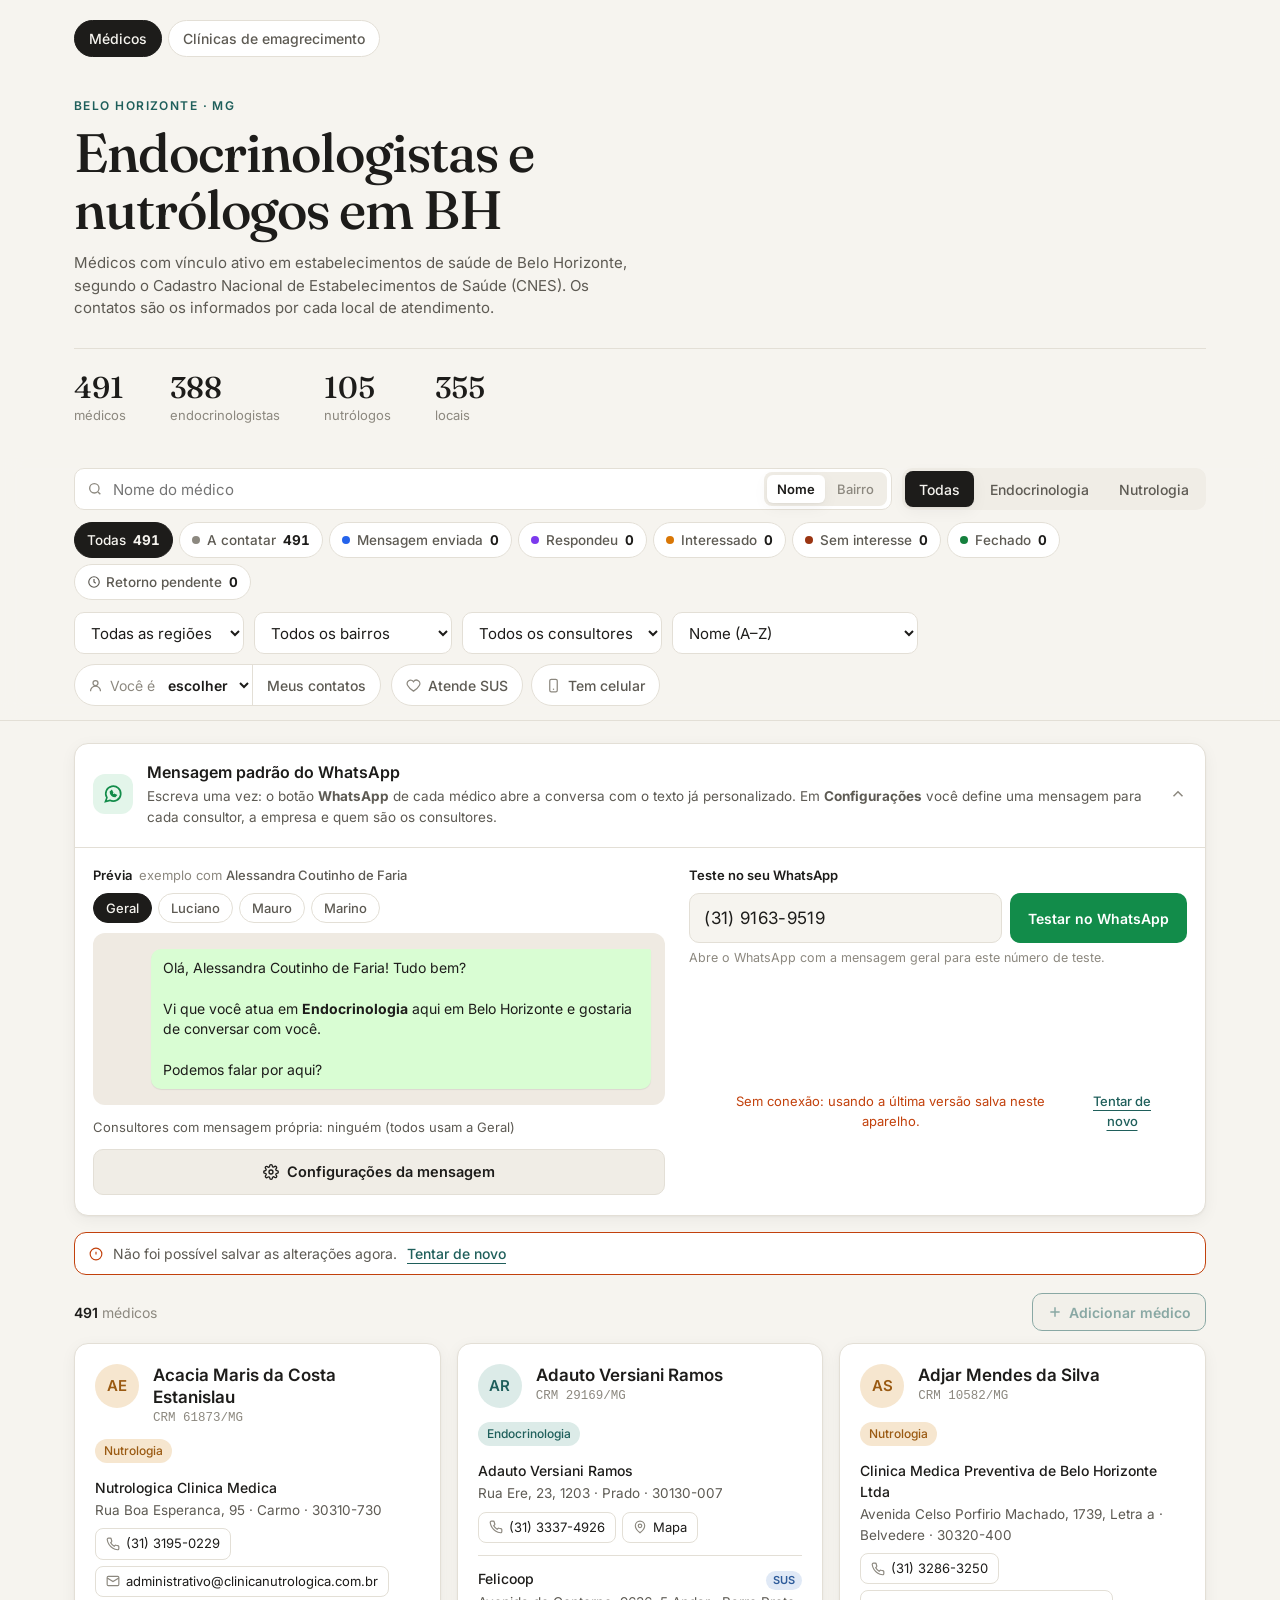
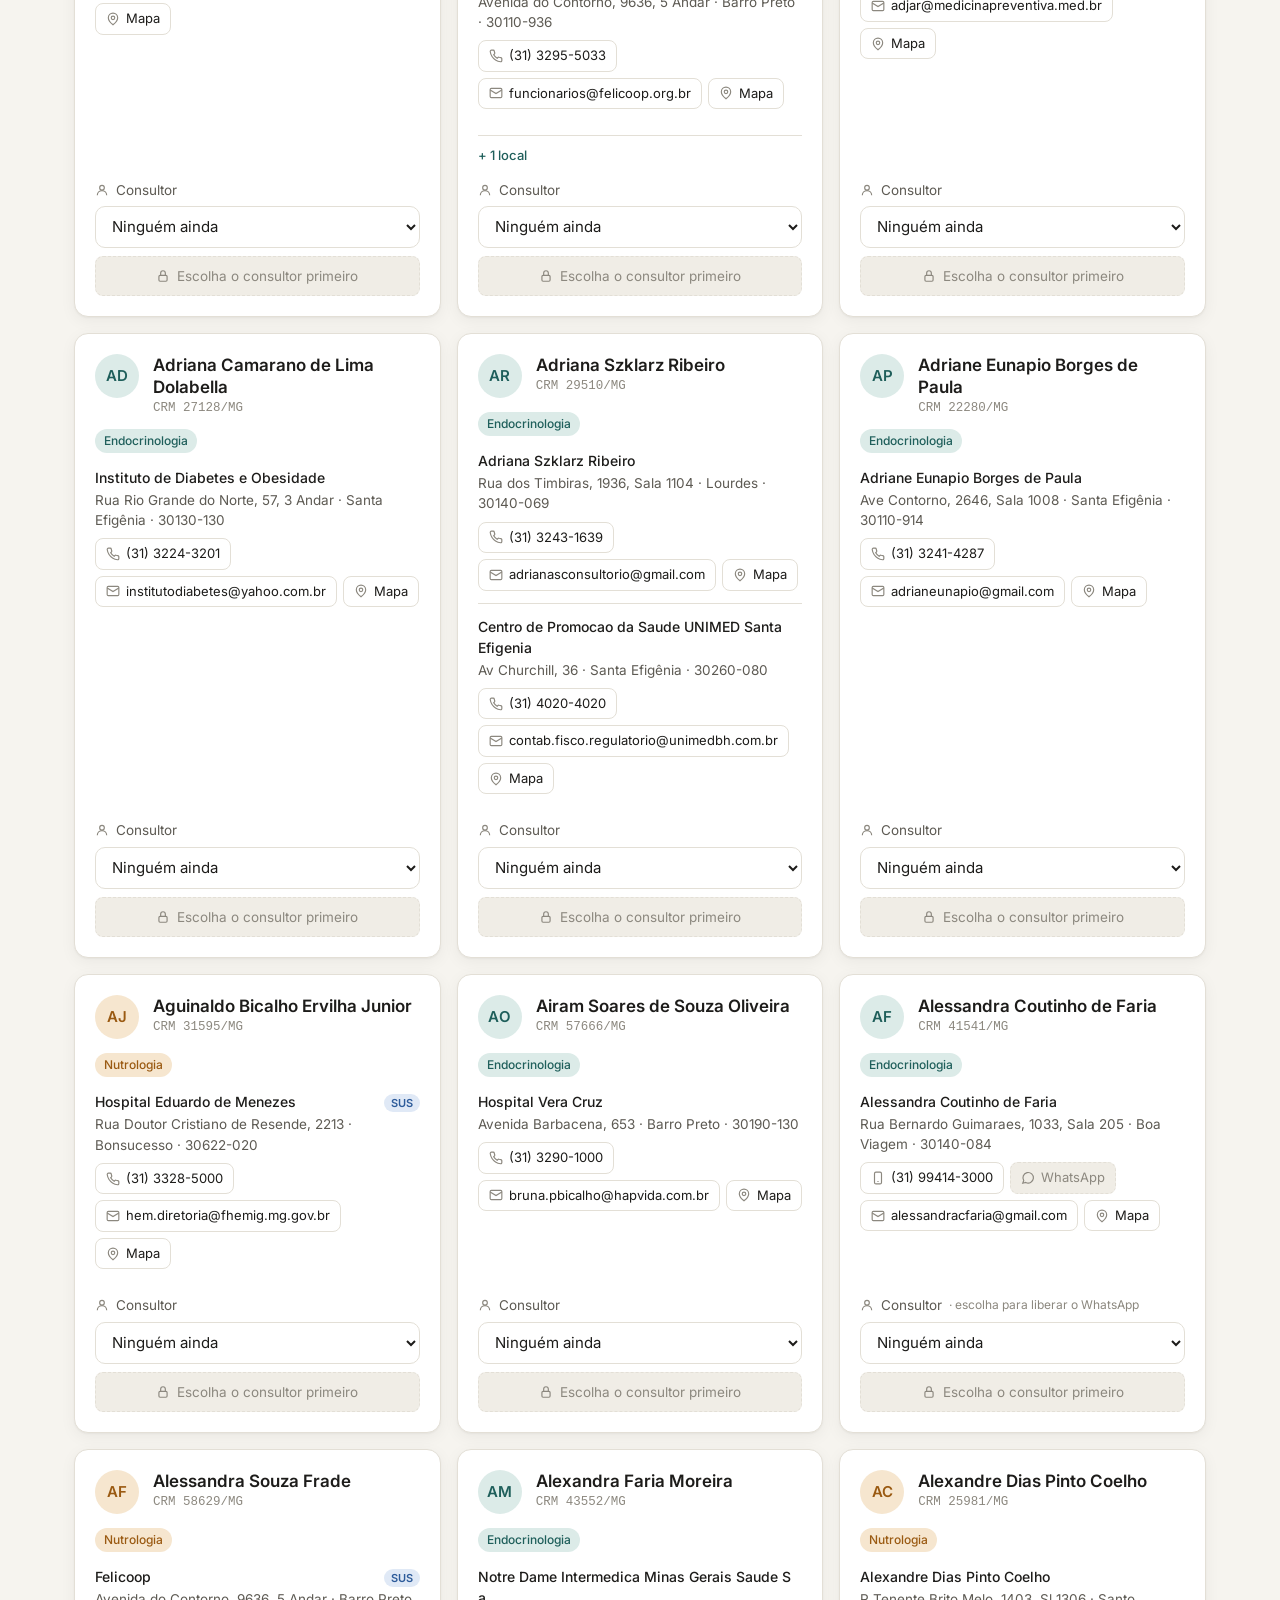
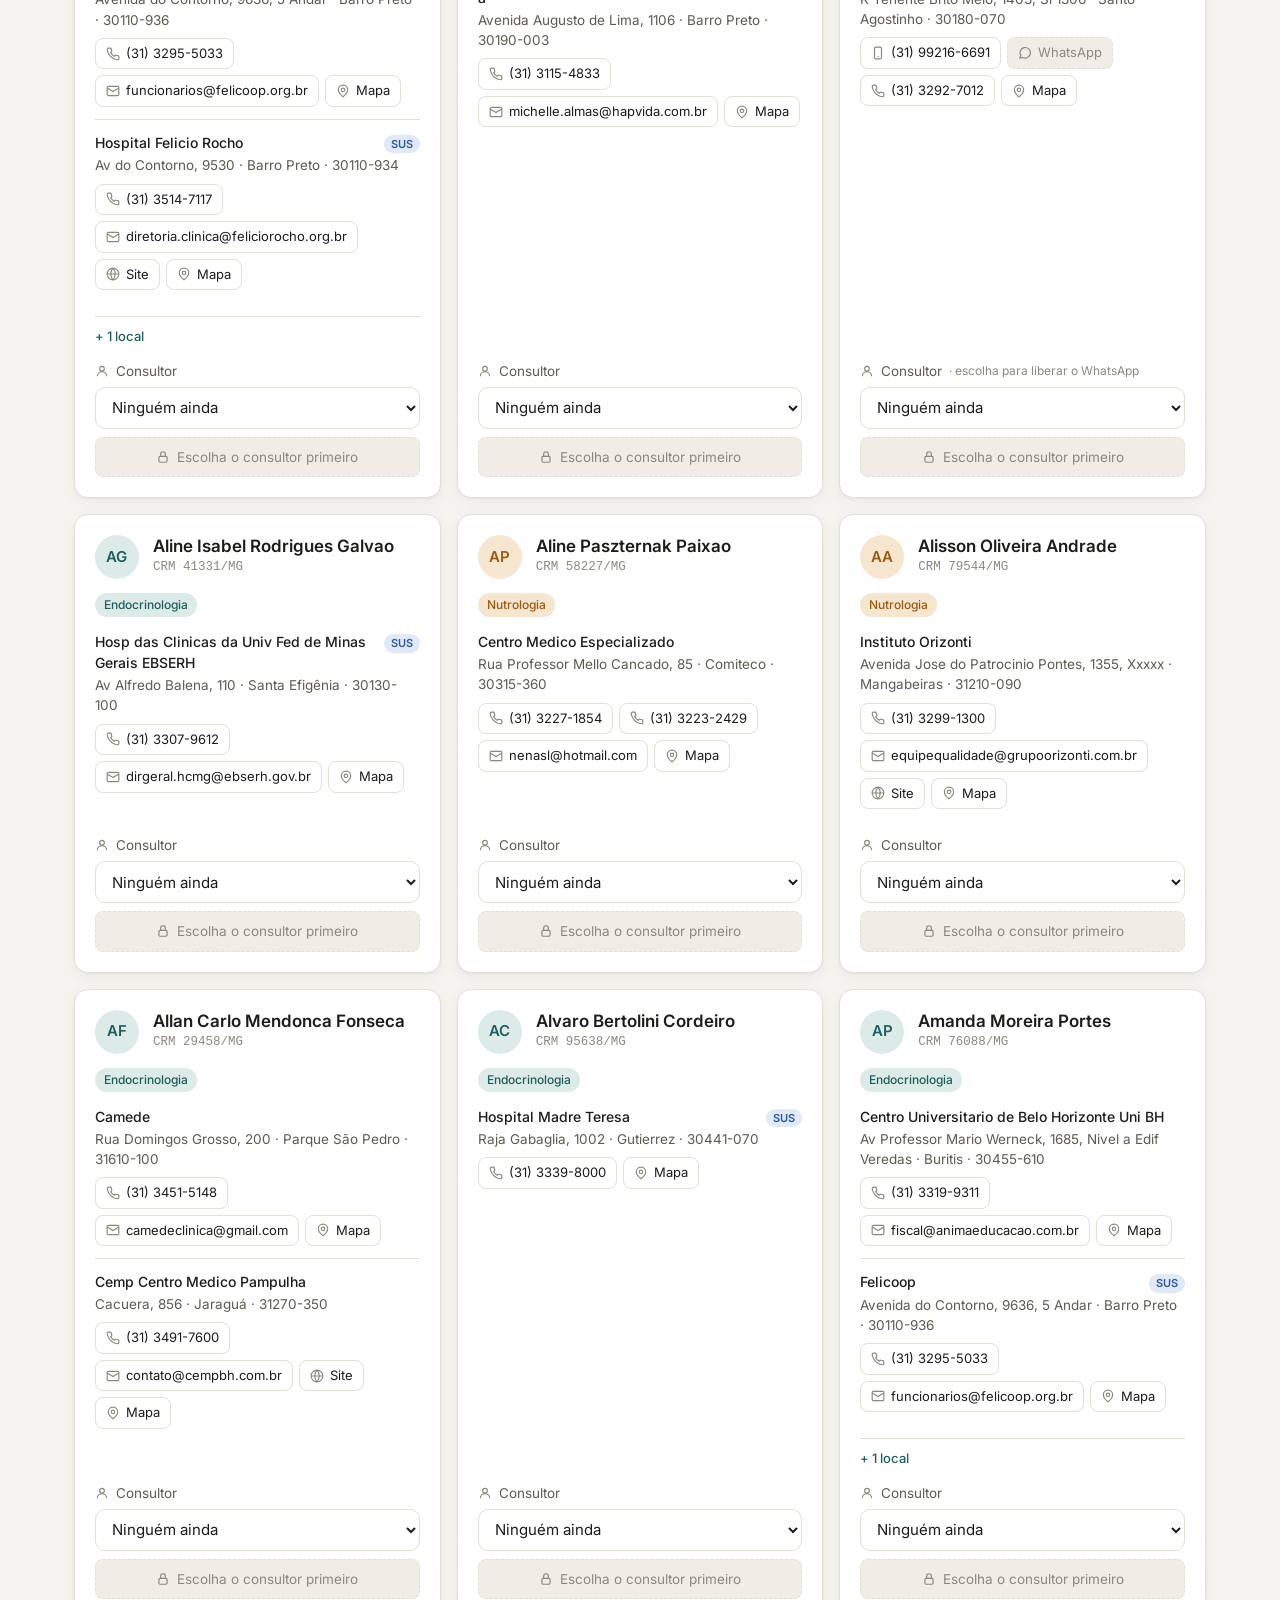
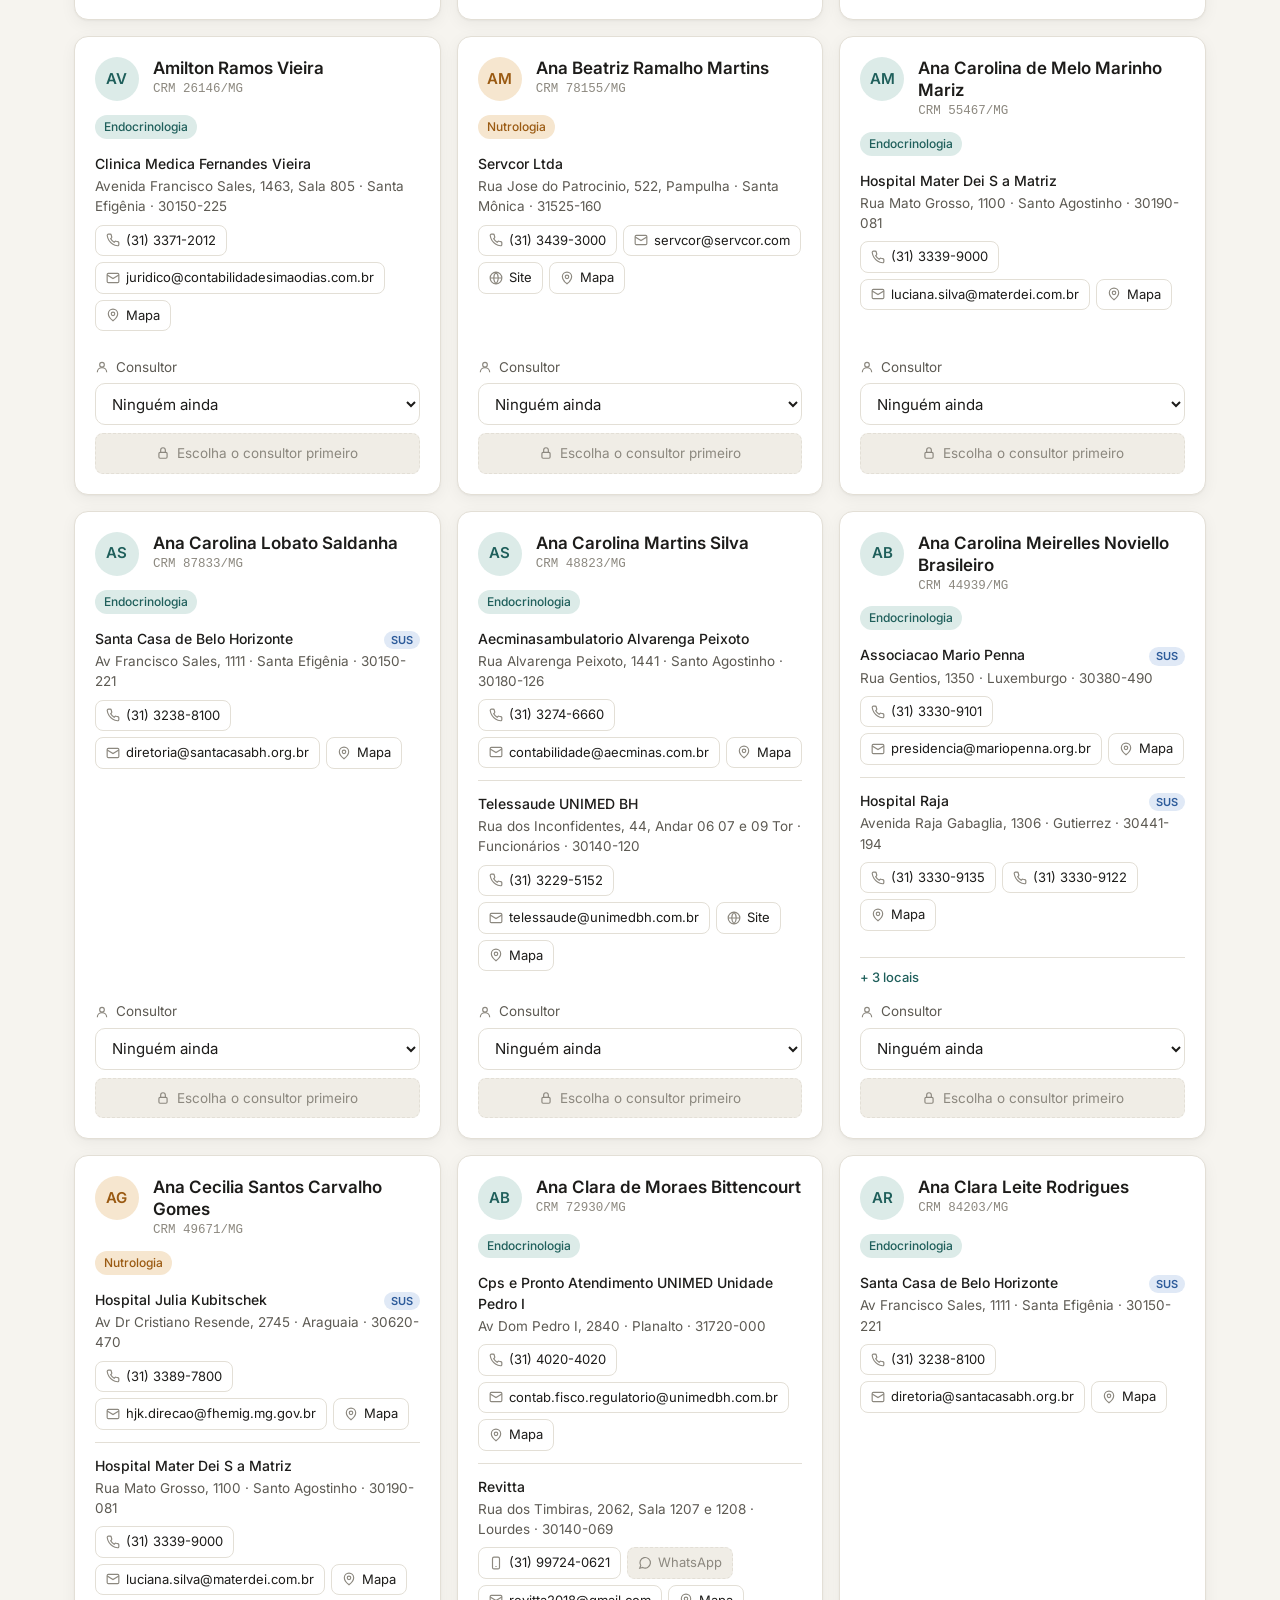
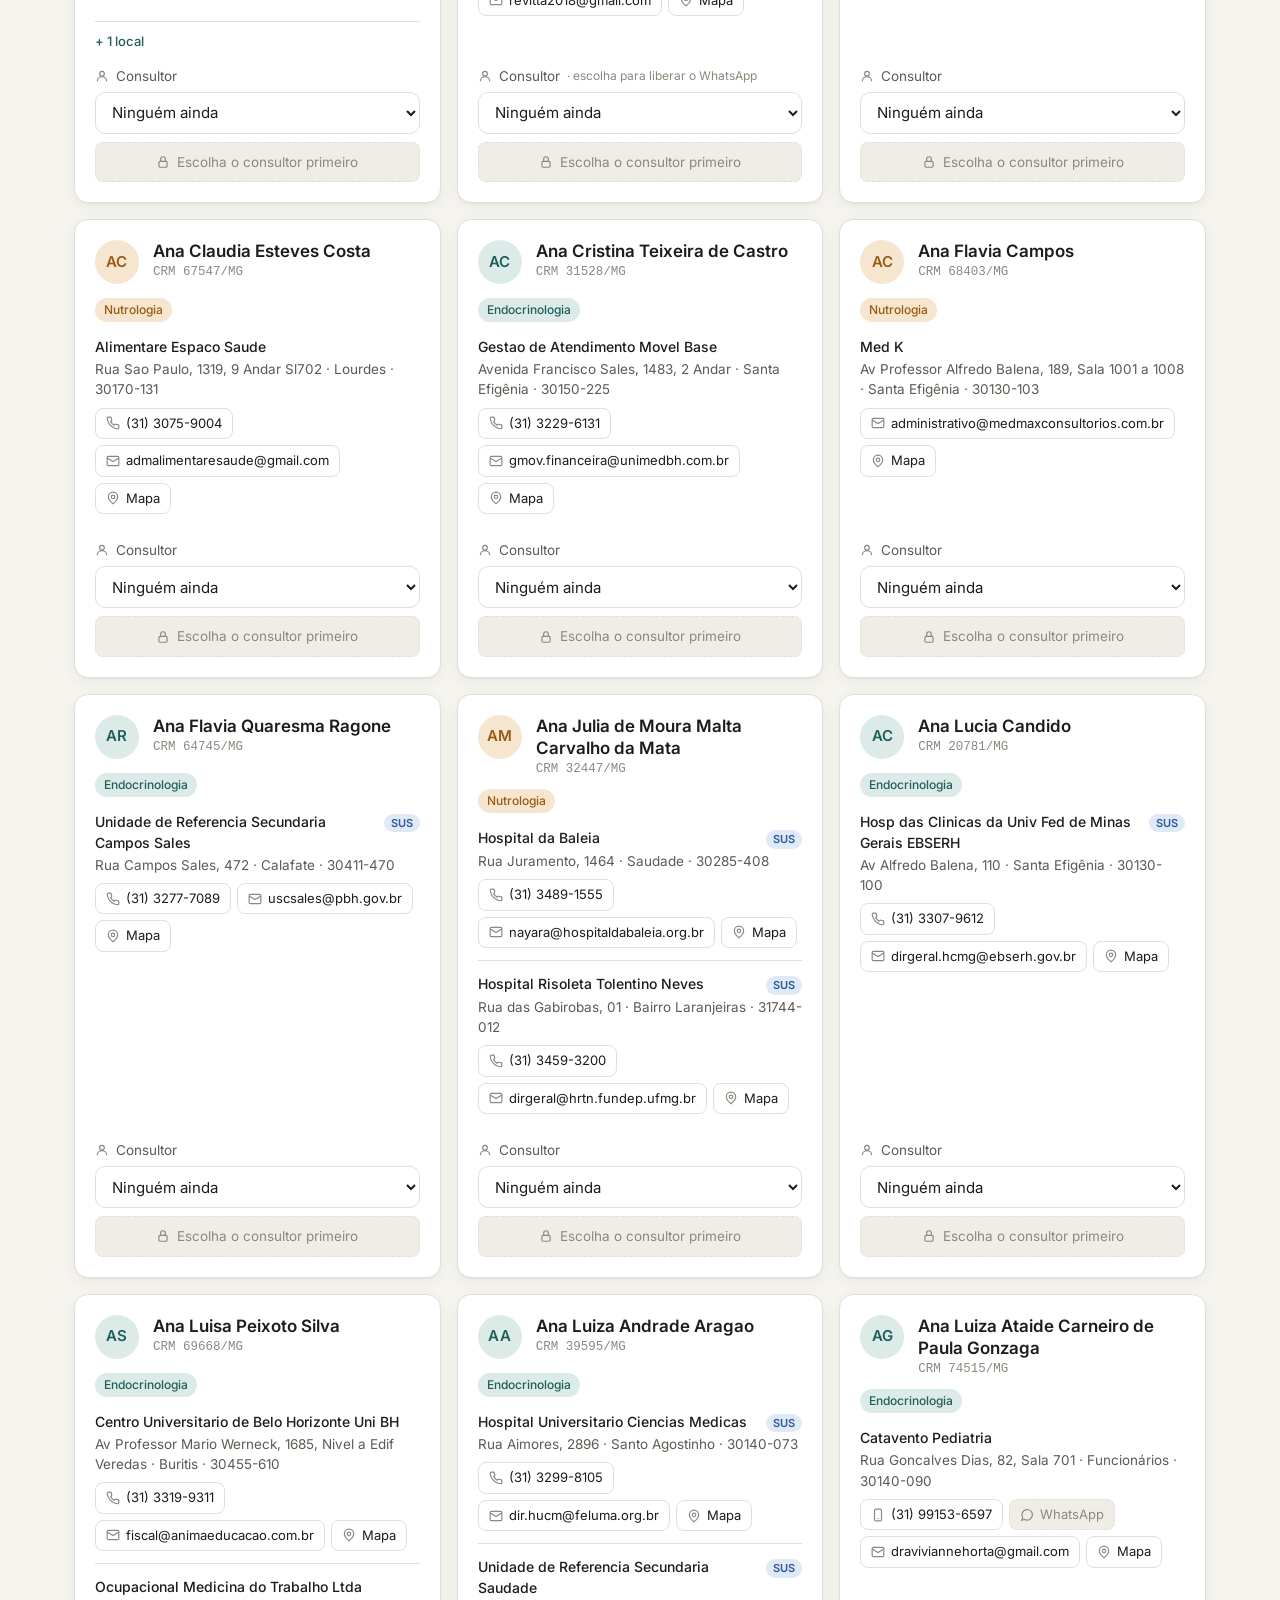
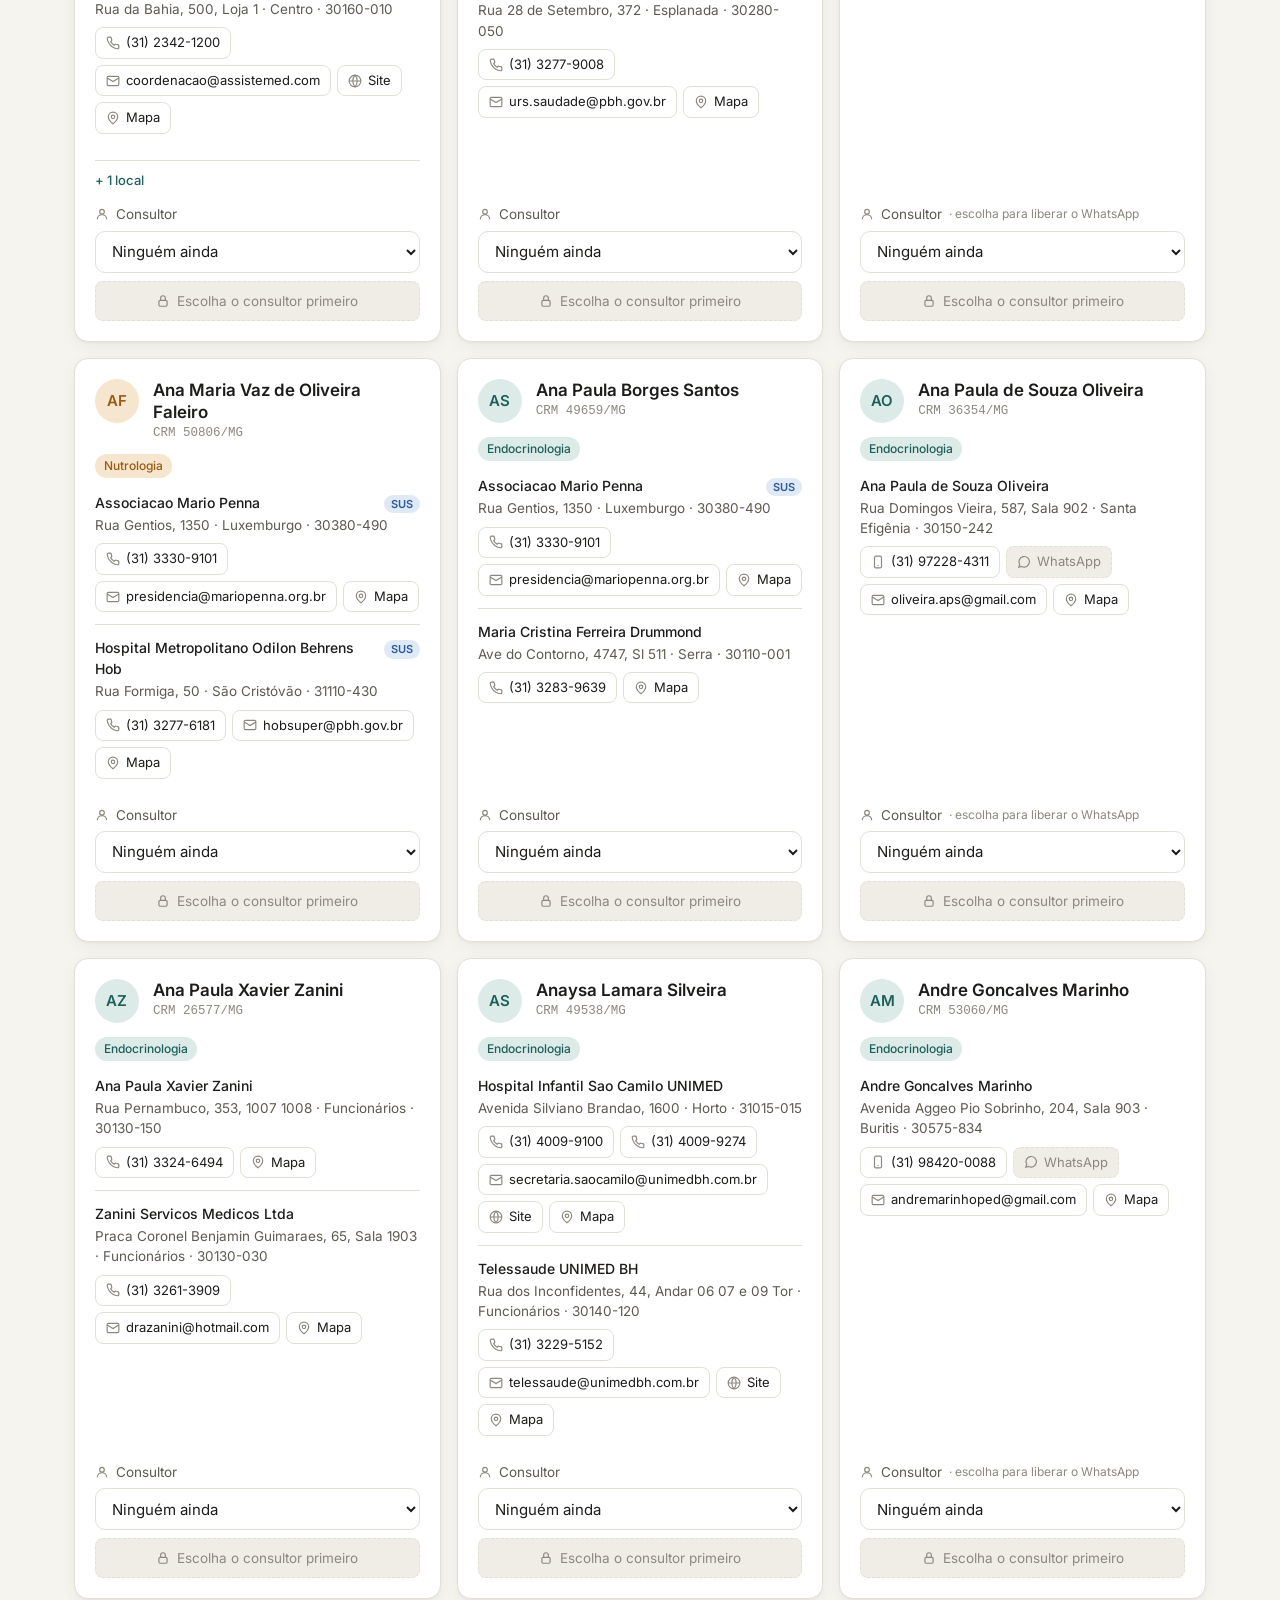
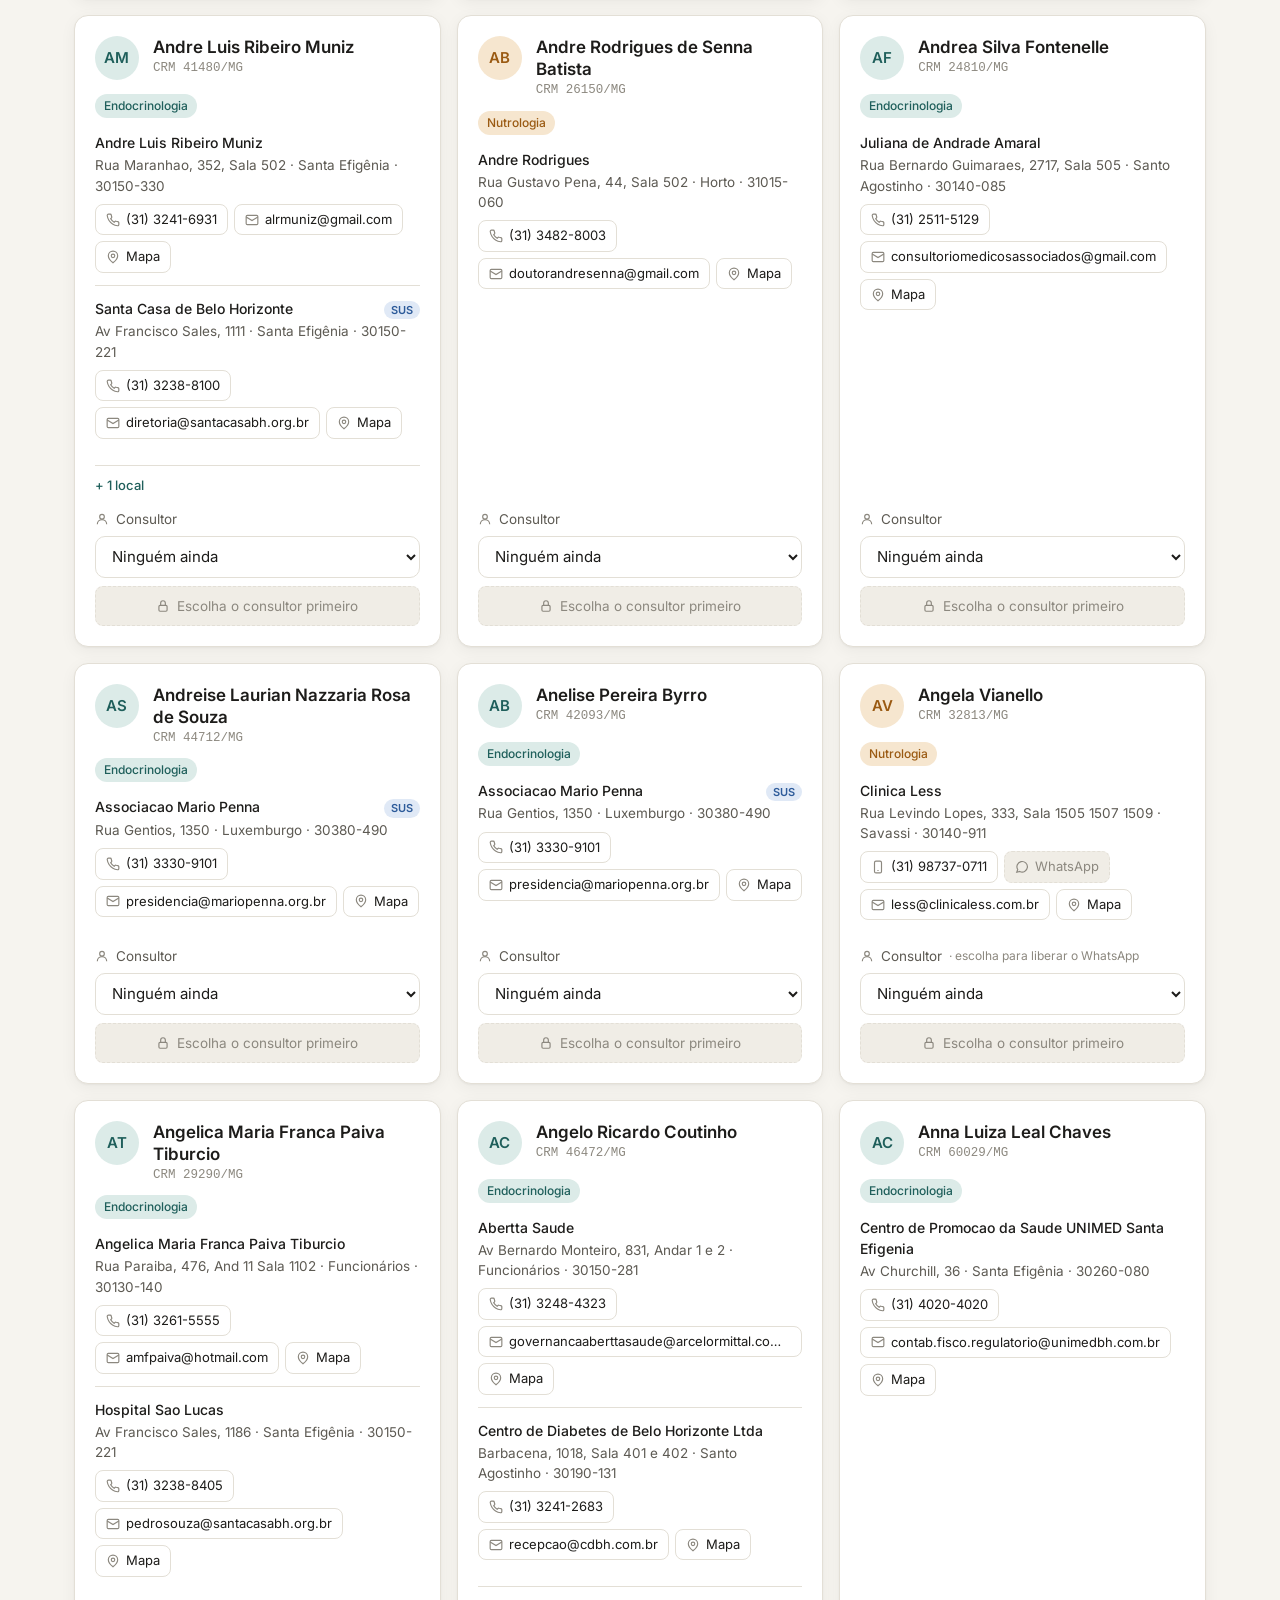
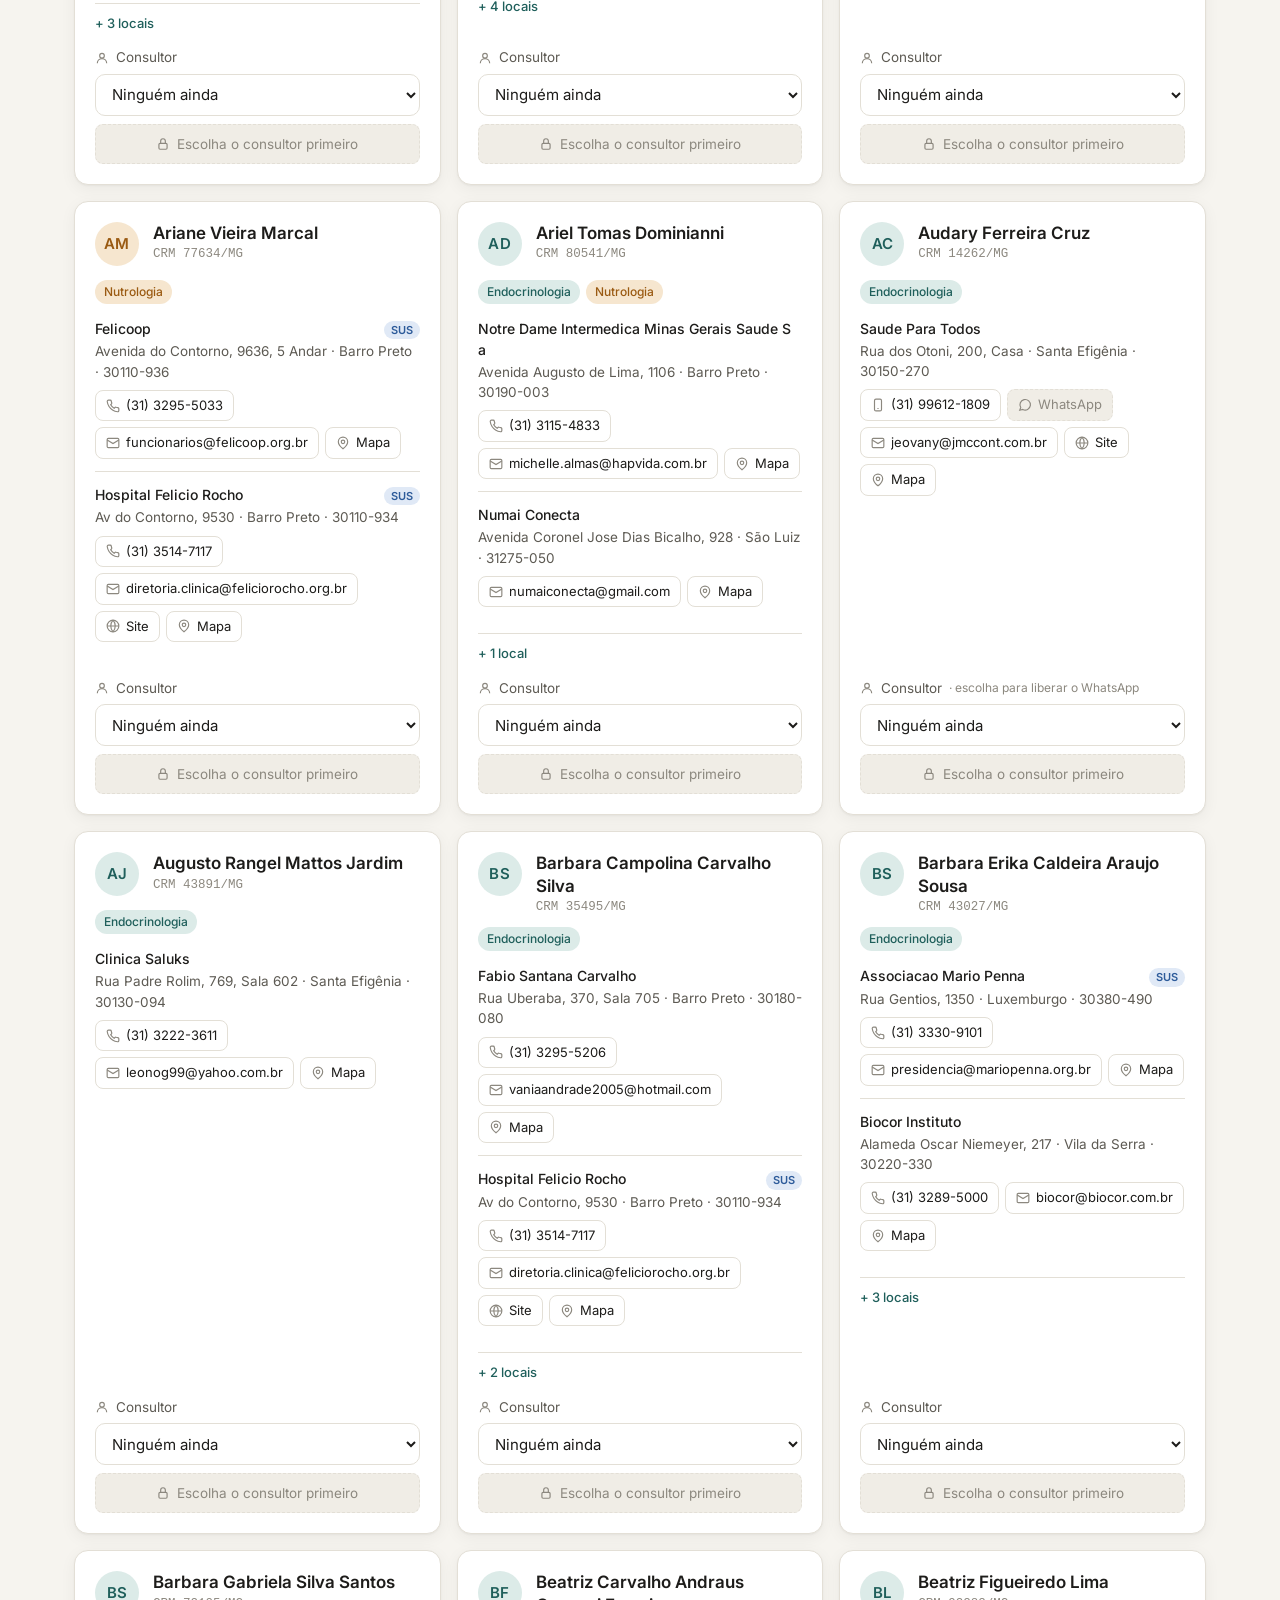
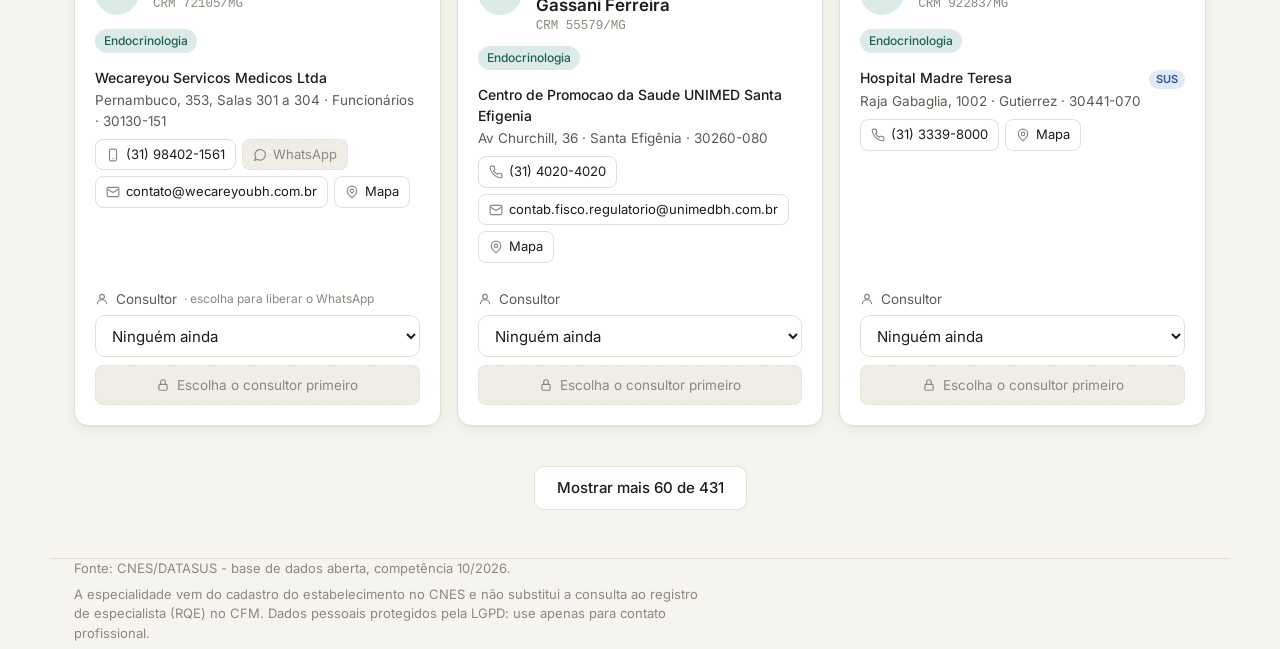
==== commit f0d5e1df: "Funil quebra linha no computador; "Você é" junto do "Meus contatos" Co-Authored-By: Claude Opus 5.5 " ====
--- a/index.html
+++ b/index.html
@@ -8,13 +8,12 @@
 <link rel="preconnect" href="https://fonts.googleapis.com">
 <link rel="preconnect" href="https://fonts.gstatic.com" crossorigin>
 <link href="https://fonts.googleapis.com/css2?family=Fraunces:opsz,wght@9..144,500;9..144,600&family=Inter:wght@400;500;600&display=swap" rel="stylesheet">
-<link rel="stylesheet" href="estilo.css?v=16cbb3d1">
+<link rel="stylesheet" href="estilo.css?v=bb5a5355">
 </head>
 <body>
 <nav class="wrap diretorios" aria-label="Diretórios">
   <a href="index.html" aria-current="page">Médicos</a>
   <a href="clinicas.html">Clínicas de emagrecimento</a>
-  <label class="eu"><svg width="15" height="15" viewBox="0 0 24 24" fill="none" stroke="currentColor" stroke-width="2" aria-hidden="true"><circle cx="12" cy="8" r="4"/><path d="M4 21a8 8 0 0 1 16 0"/></svg>Você é <select id="eu" aria-label="Você é (consultor que usa este aparelho)"></select></label>
 </nav>
 <header class="wrap">
   <div class="eyebrow">Belo Horizonte · MG</div>
@@ -44,11 +43,11 @@
       <select id="bairro" aria-label="Bairro"><option value="">Todos os bairros</option></select>
       <select id="responsavel" aria-label="Consultor do contato"><option value="">Todos os consultores</option></select>
       <select id="ordem" aria-label="Ordenar a lista"></select>
+      <div class="quem" role="group" aria-label="Seus contatos">
+        <label class="eu"><svg width="15" height="15" viewBox="0 0 24 24" fill="none" stroke="currentColor" stroke-width="2" aria-hidden="true"><circle cx="12" cy="8" r="4"/><path d="M4 21a8 8 0 0 1 16 0"/></svg>Você é <select id="eu" aria-label="Você é (consultor que usa este aparelho)"></select></label>
+        <button type="button" class="meus" id="meus" aria-pressed="false">Meus contatos</button>
+      </div>
       <div class="chips" role="group" aria-label="Filtros">
-        <button type="button" class="chip" id="meus" aria-pressed="false">
-          <svg width="15" height="15" viewBox="0 0 24 24" fill="none" stroke="currentColor" stroke-width="2" aria-hidden="true"><circle cx="12" cy="8" r="4"/><path d="M4 21a8 8 0 0 1 16 0"/></svg>
-          Meus contatos
-        </button>
         <button type="button" class="chip" id="sus" aria-pressed="false">
           <svg width="15" height="15" viewBox="0 0 24 24" fill="none" stroke="currentColor" stroke-width="2" aria-hidden="true"><path d="M12 21s-7-4.4-9.3-9A5.3 5.3 0 0 1 12 6a5.3 5.3 0 0 1 9.3 6c-2.3 4.6-9.3 9-9.3 9z"/></svg>
           Atende SUS
--- a/estilo.css
+++ b/estilo.css
@@ -435,14 +435,36 @@
 .funil .retorno[aria-pressed="true"] { background: #c2410c; border-color: #c2410c; color: #fff; }
 .funil .retorno[aria-pressed="true"] b { color: #fff; }
 
-/* "Você é" no topo */
-.eu { margin-left: auto; display: inline-flex; align-items: center; gap: 7px; font-size: 13.5px; color: var(--ink-2); }
-.eu select { width: auto; min-width: 0; height: 34px; padding: 0 28px 0 10px; font-size: 14px; border-radius: 999px; }
-.eu.chamar select { animation: chamar 1.2s ease; }
+/* "Você é" + "Meus contatos": uma pílula só, porque um controla o outro */
+.quem {
+  display: inline-flex; align-items: stretch; height: 42px; border: 1px solid var(--line); border-radius: 999px;
+  background: var(--surface); overflow: hidden;
+}
+.eu { display: inline-flex; align-items: center; gap: 7px; padding-left: 13px; font-size: 14px; color: var(--ink-3); white-space: nowrap; }
+.eu svg { flex: none; }
+.eu select {
+  min-width: 0; width: auto; height: 100%; border: 0; border-radius: 0; background: transparent; padding: 0 8px 0 2px;
+  color: var(--ink); font-weight: 600; font-size: 14px;
+}
+.eu.chamar { animation: chamar-eu 1.2s ease; }
+@keyframes chamar-eu { 0%, 60% { background: color-mix(in srgb, var(--wa) 22%, transparent); } 100% { background: none; } }
+.meus {
+  border: 0; border-left: 1px solid var(--line); background: none; padding: 0 14px; font: inherit; font-size: 14px;
+  font-weight: 500; color: var(--ink-2); cursor: pointer; white-space: nowrap; transition: background .15s, color .15s;
+}
+.meus:hover { color: var(--ink); background: var(--surface-2); }
+.meus[aria-pressed="true"] { background: var(--accent-soft); color: var(--accent); }
+.quem:has(.meus[aria-pressed="true"]) { border-color: var(--accent); }
 #ordem { min-width: 0; }
 .wa-numero-curto { max-width: 110px; }
 @media (max-width: 640px) {
-  .eu { margin-left: 0; width: 100%; justify-content: flex-end; }
+  .quem { width: 100%; }
+  .eu { flex: 1; }
+  .eu select { flex: 1; width: 100%; }
+}
+/* Com mouse, o funil quebra linha em vez de rolar (a rolagem lateral só funciona bem no toque) */
+@media (hover: hover) and (pointer: fine) {
+  .funil { flex-wrap: wrap; overflow: visible; }
 }
 
 /* Adicionar médico/clínica */
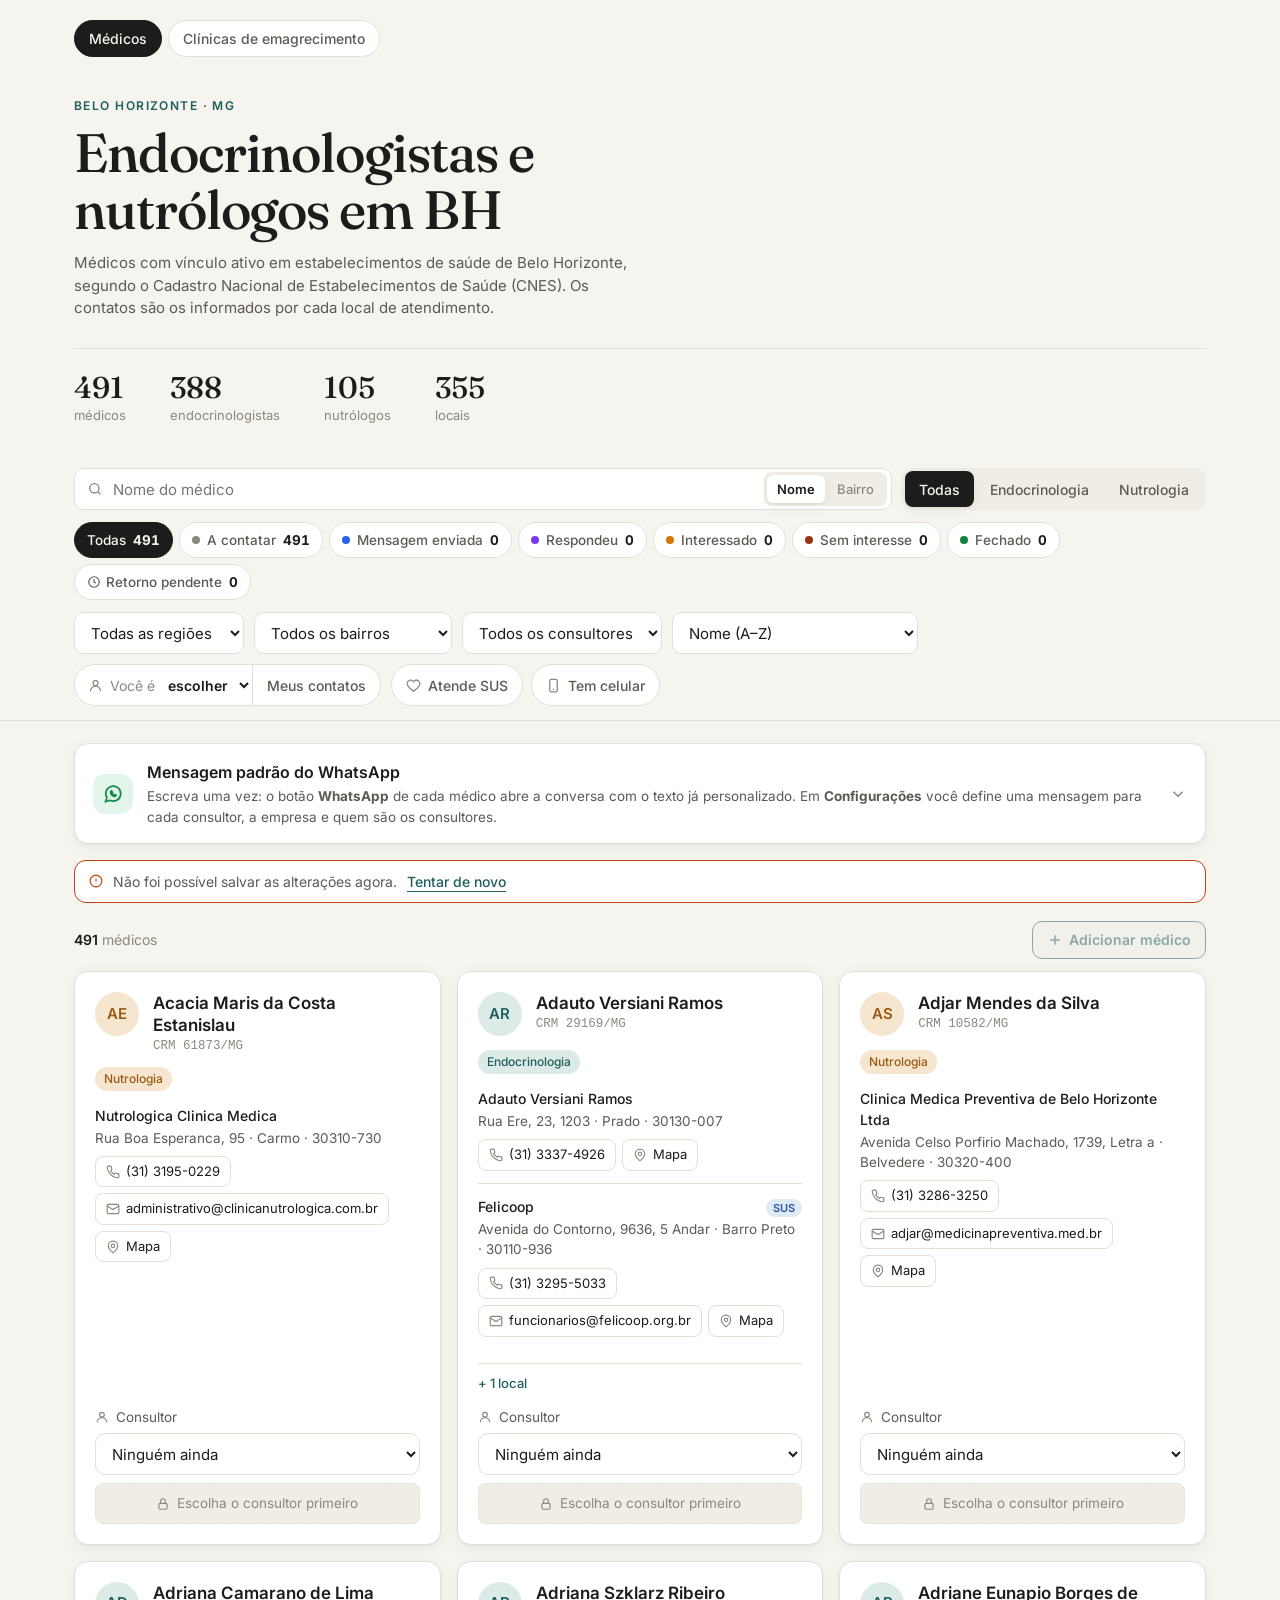
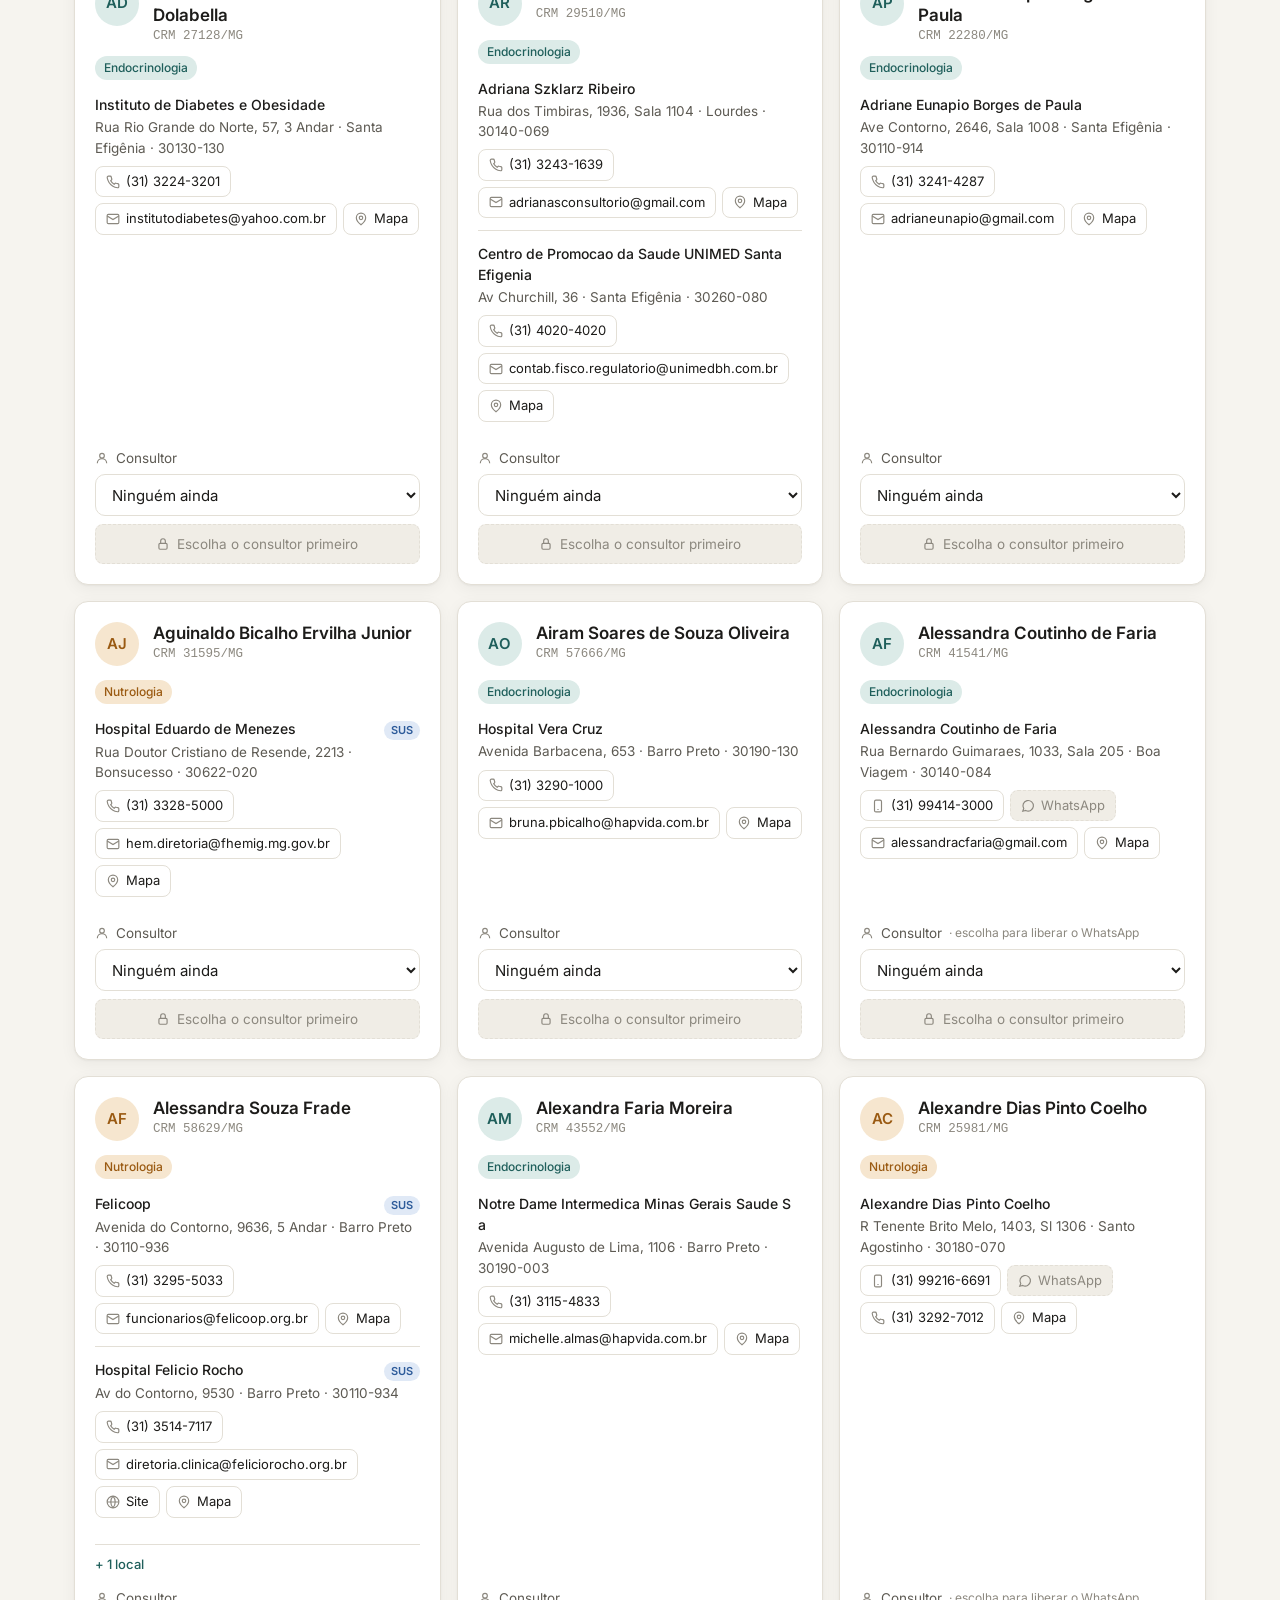
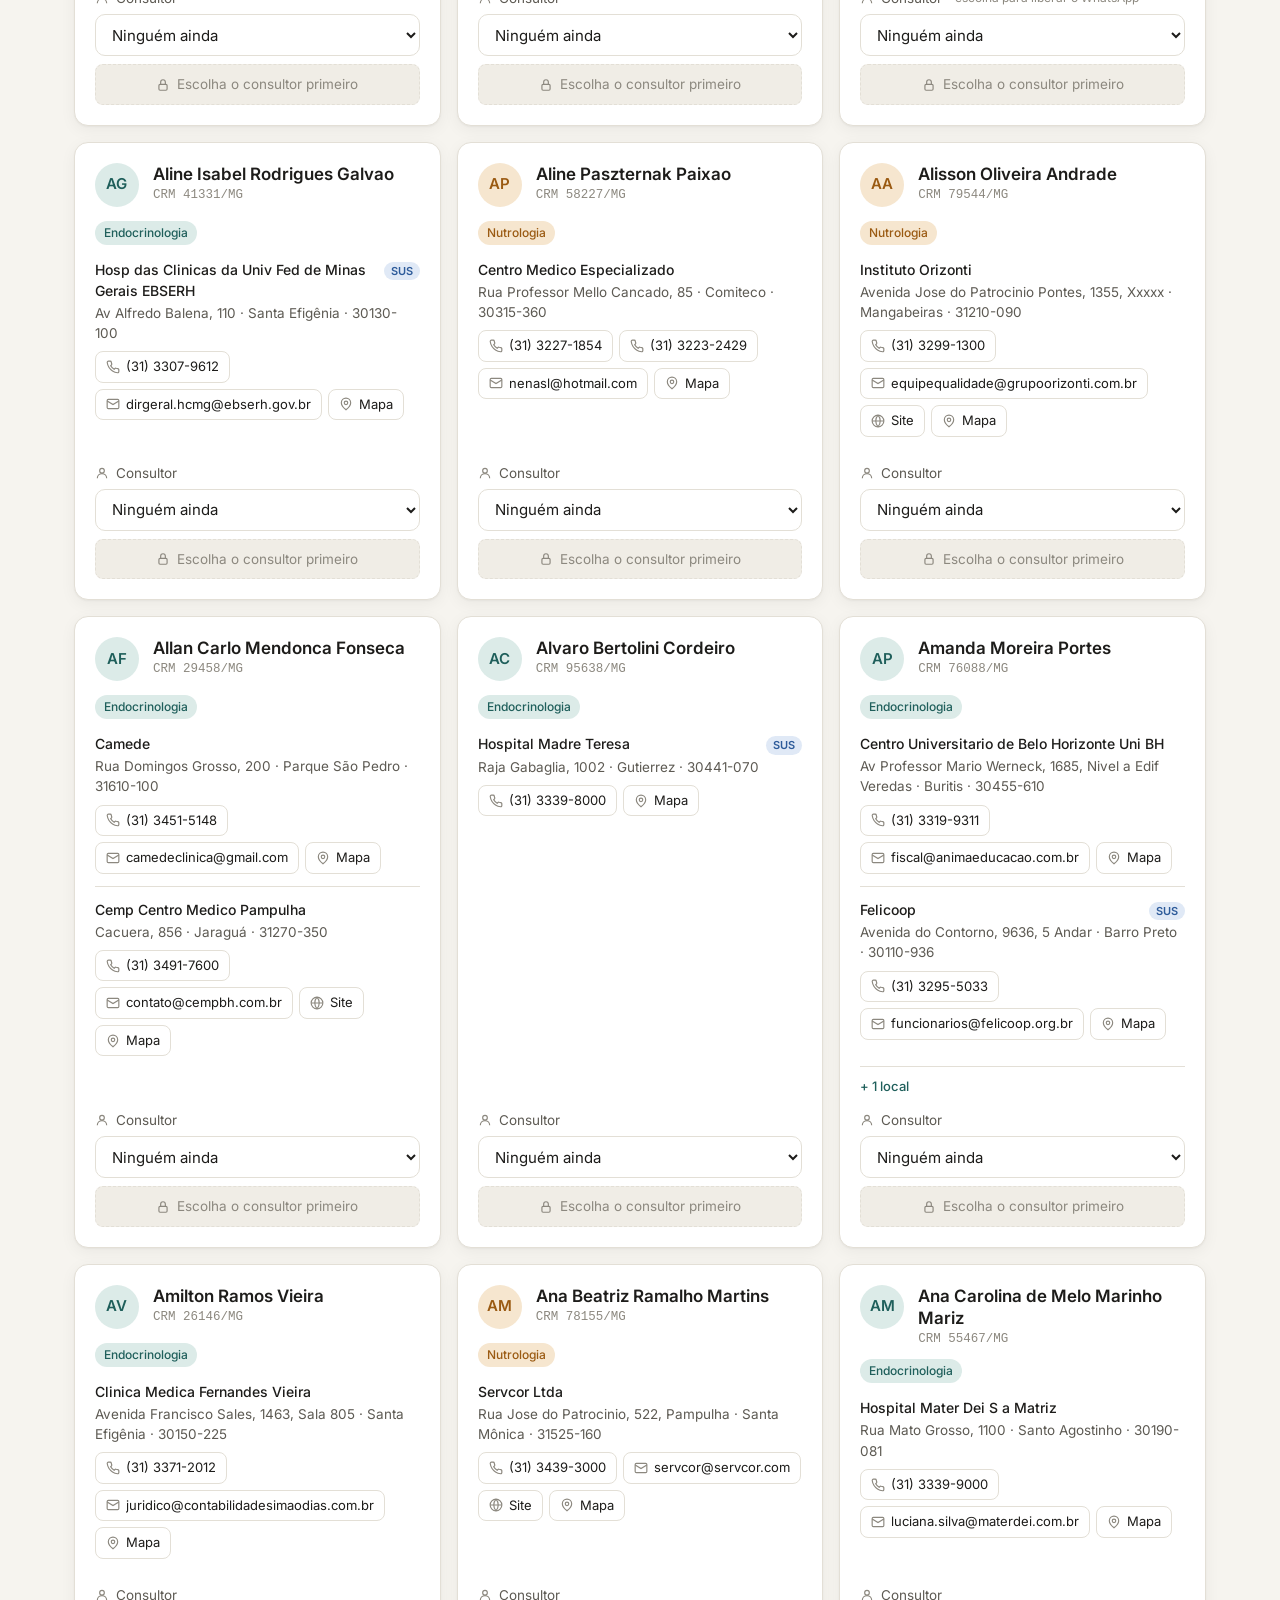
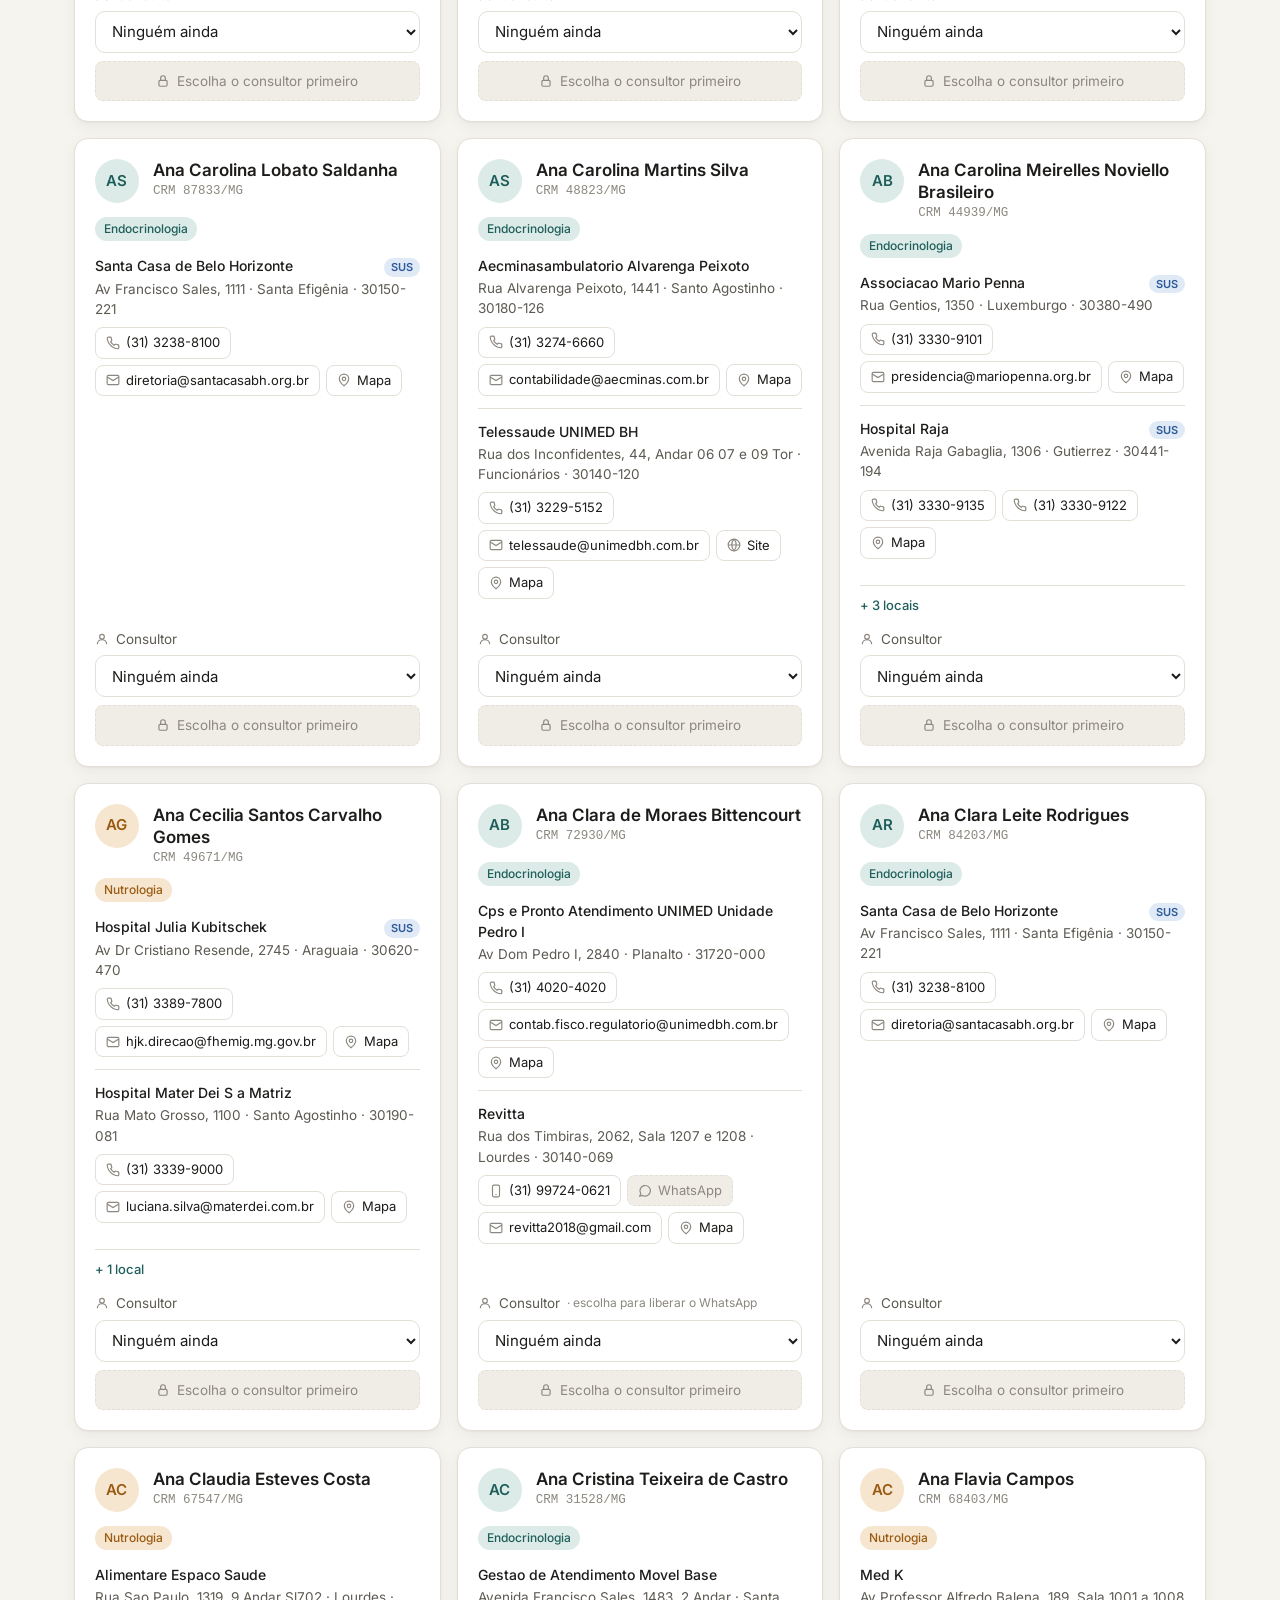
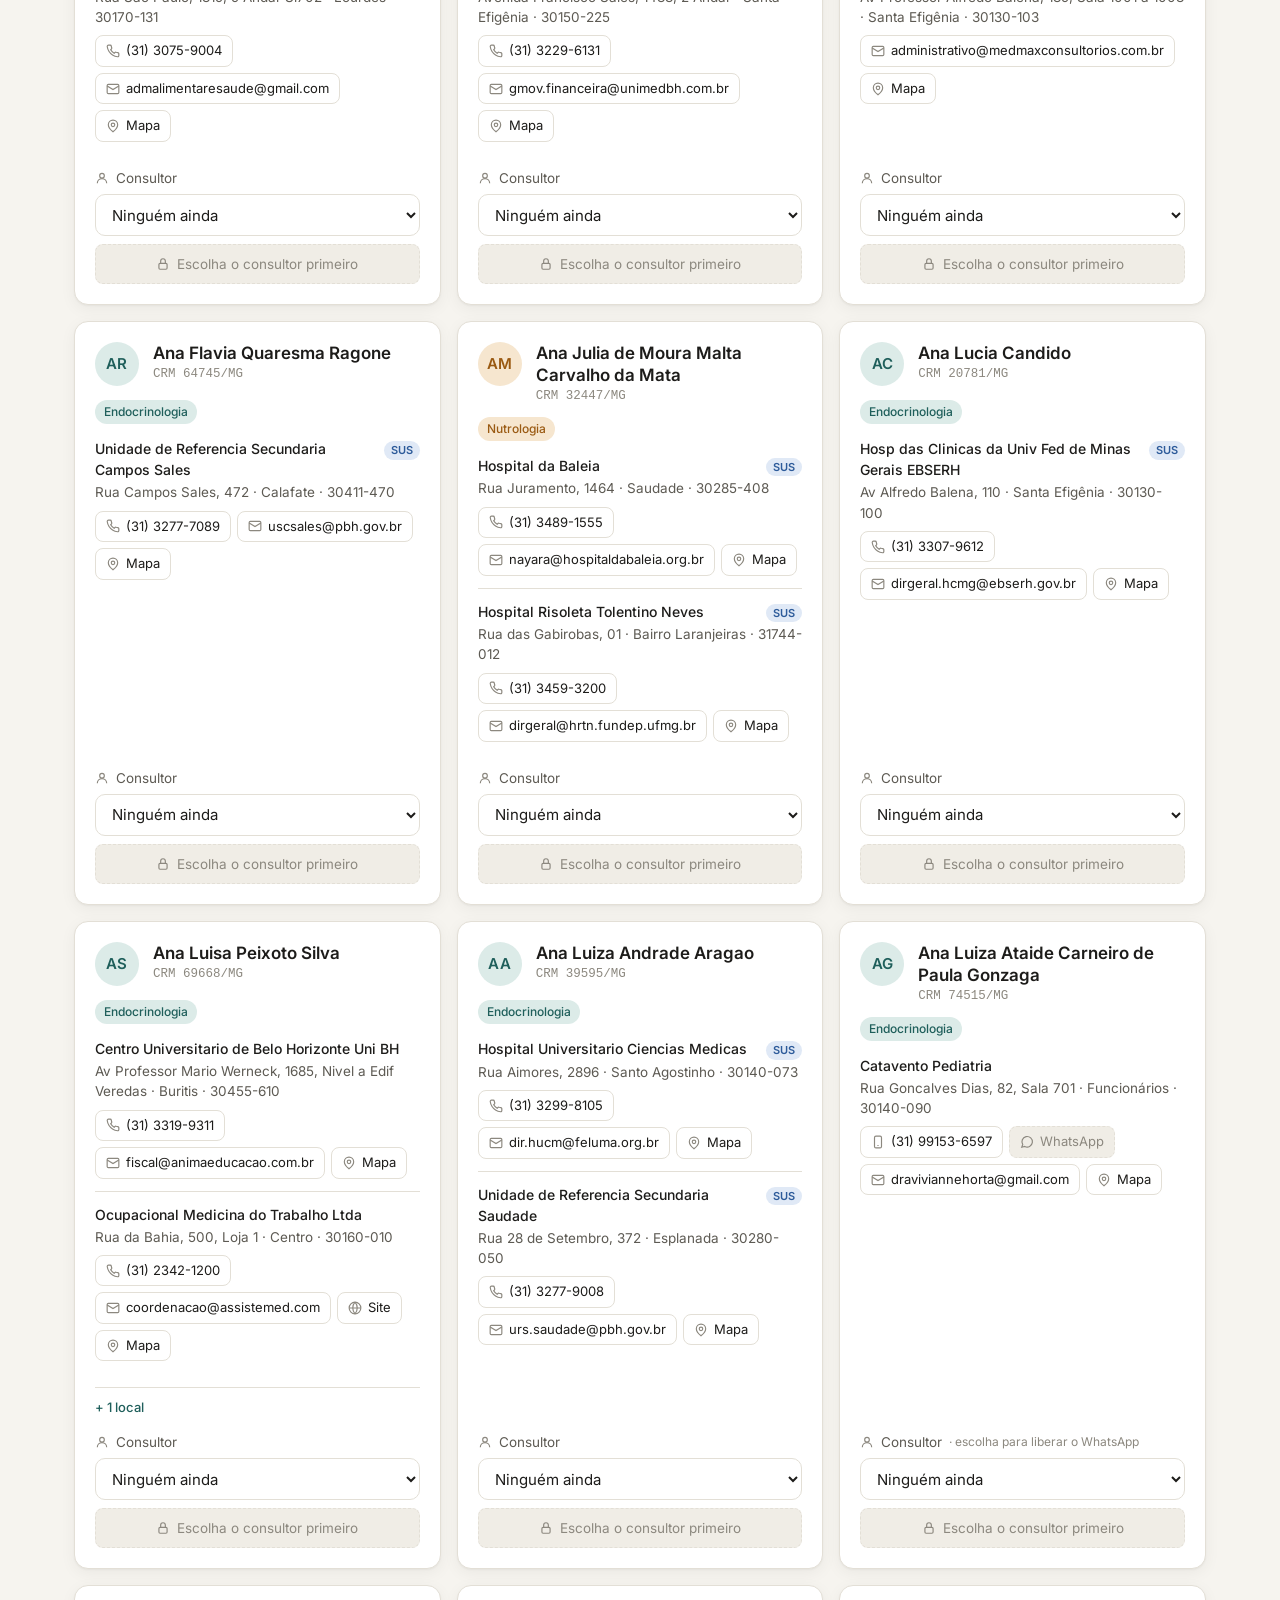
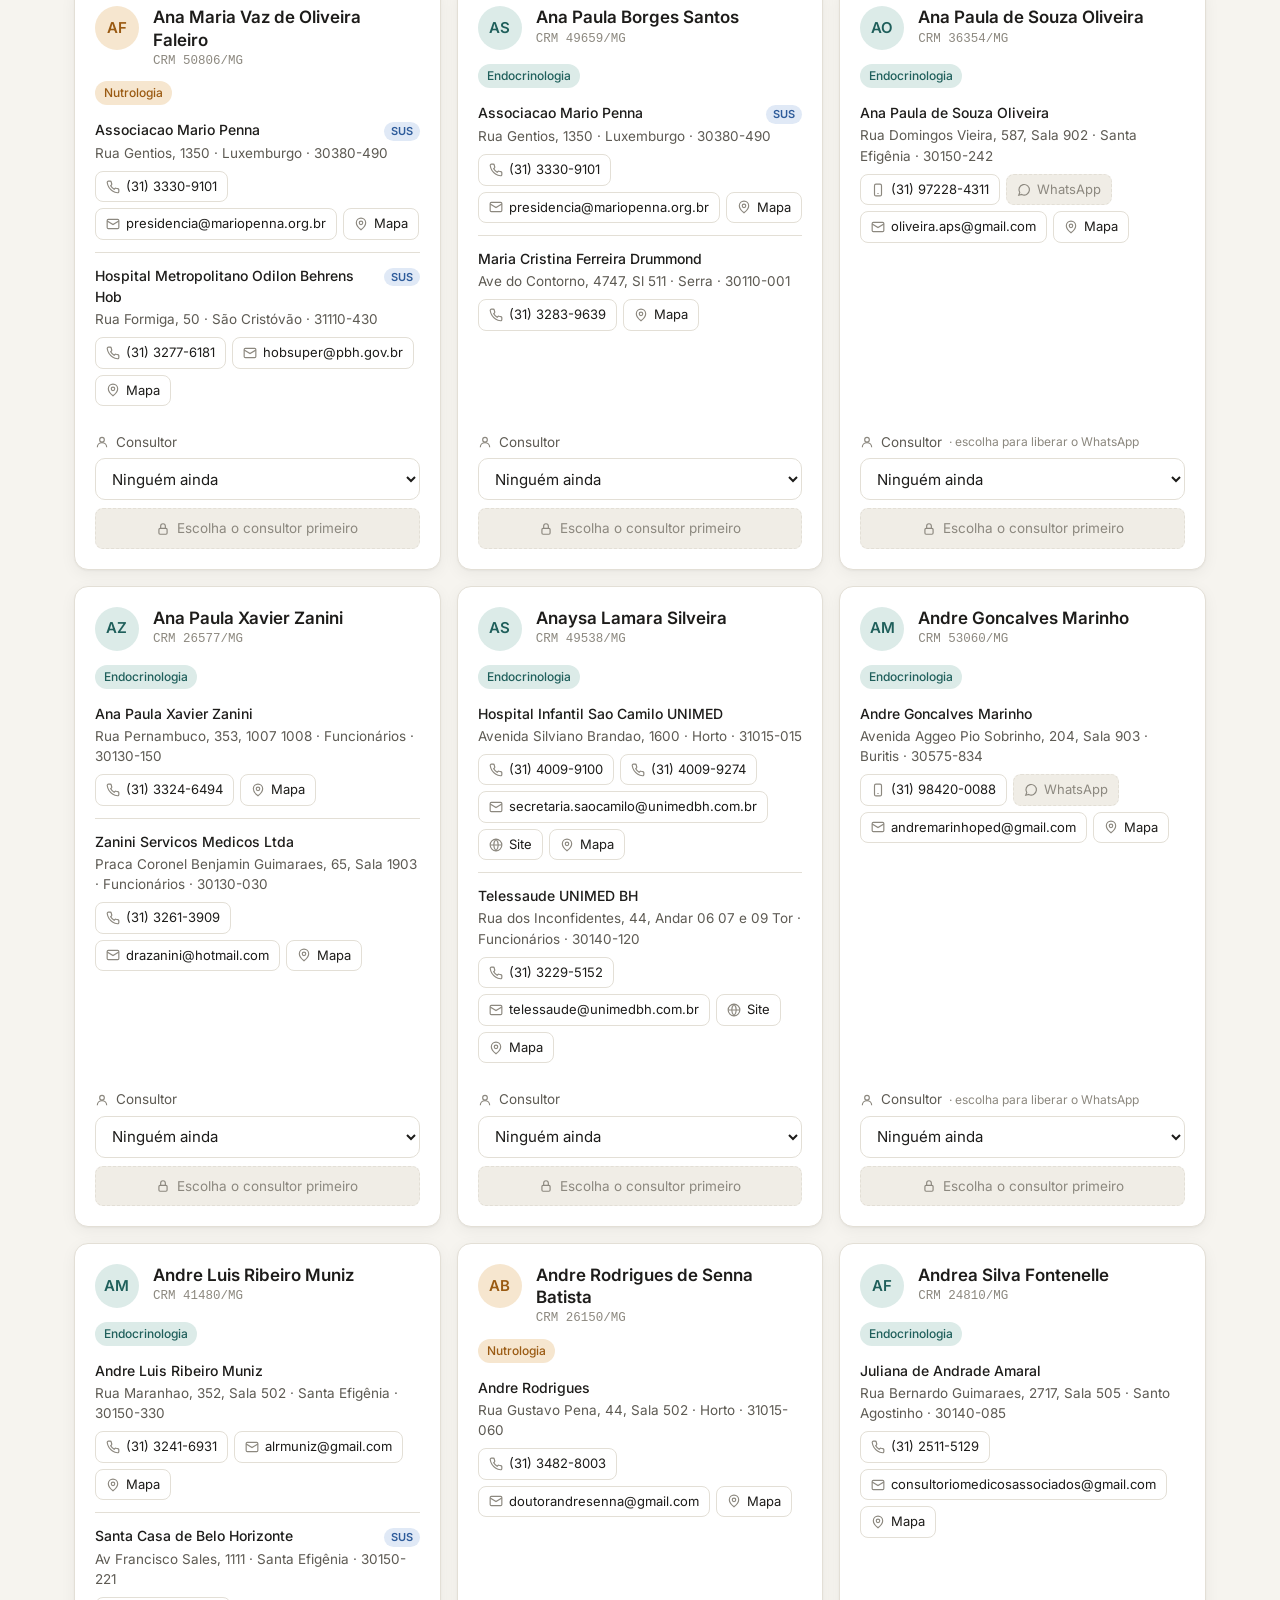
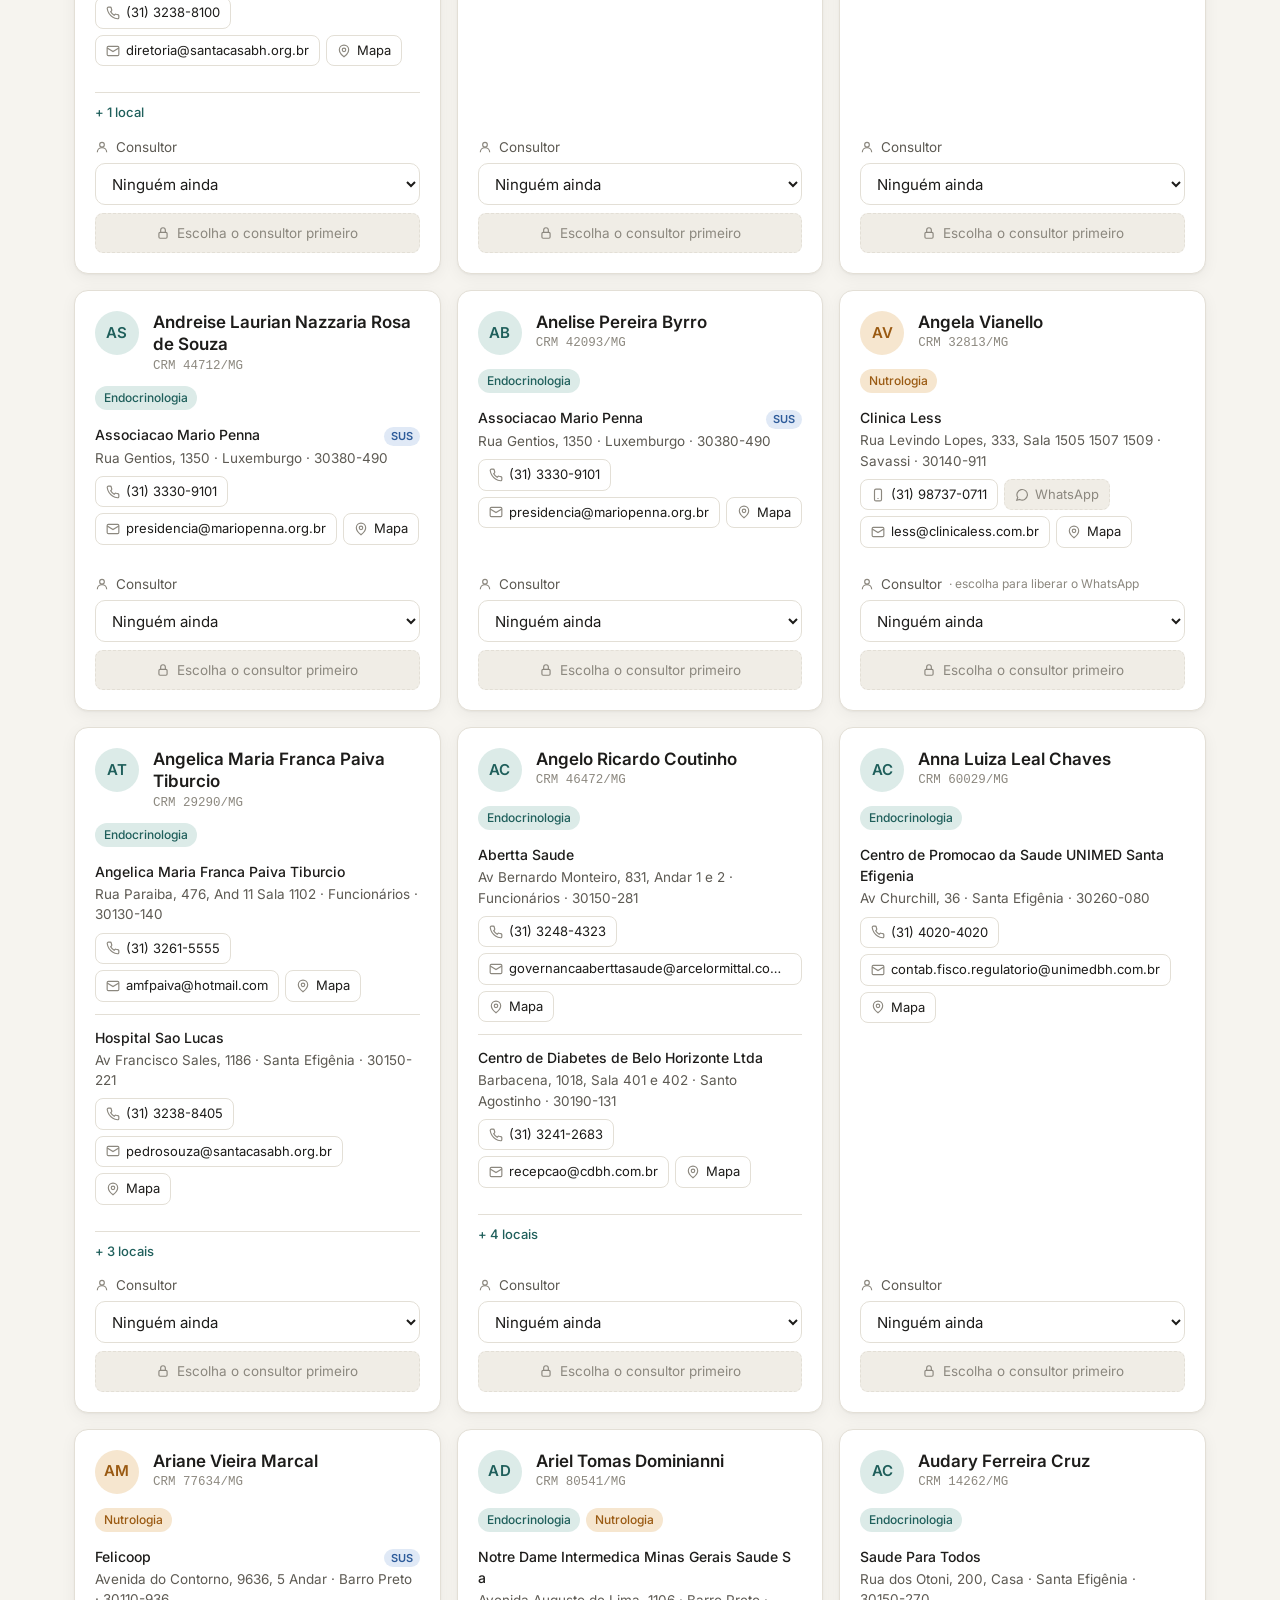
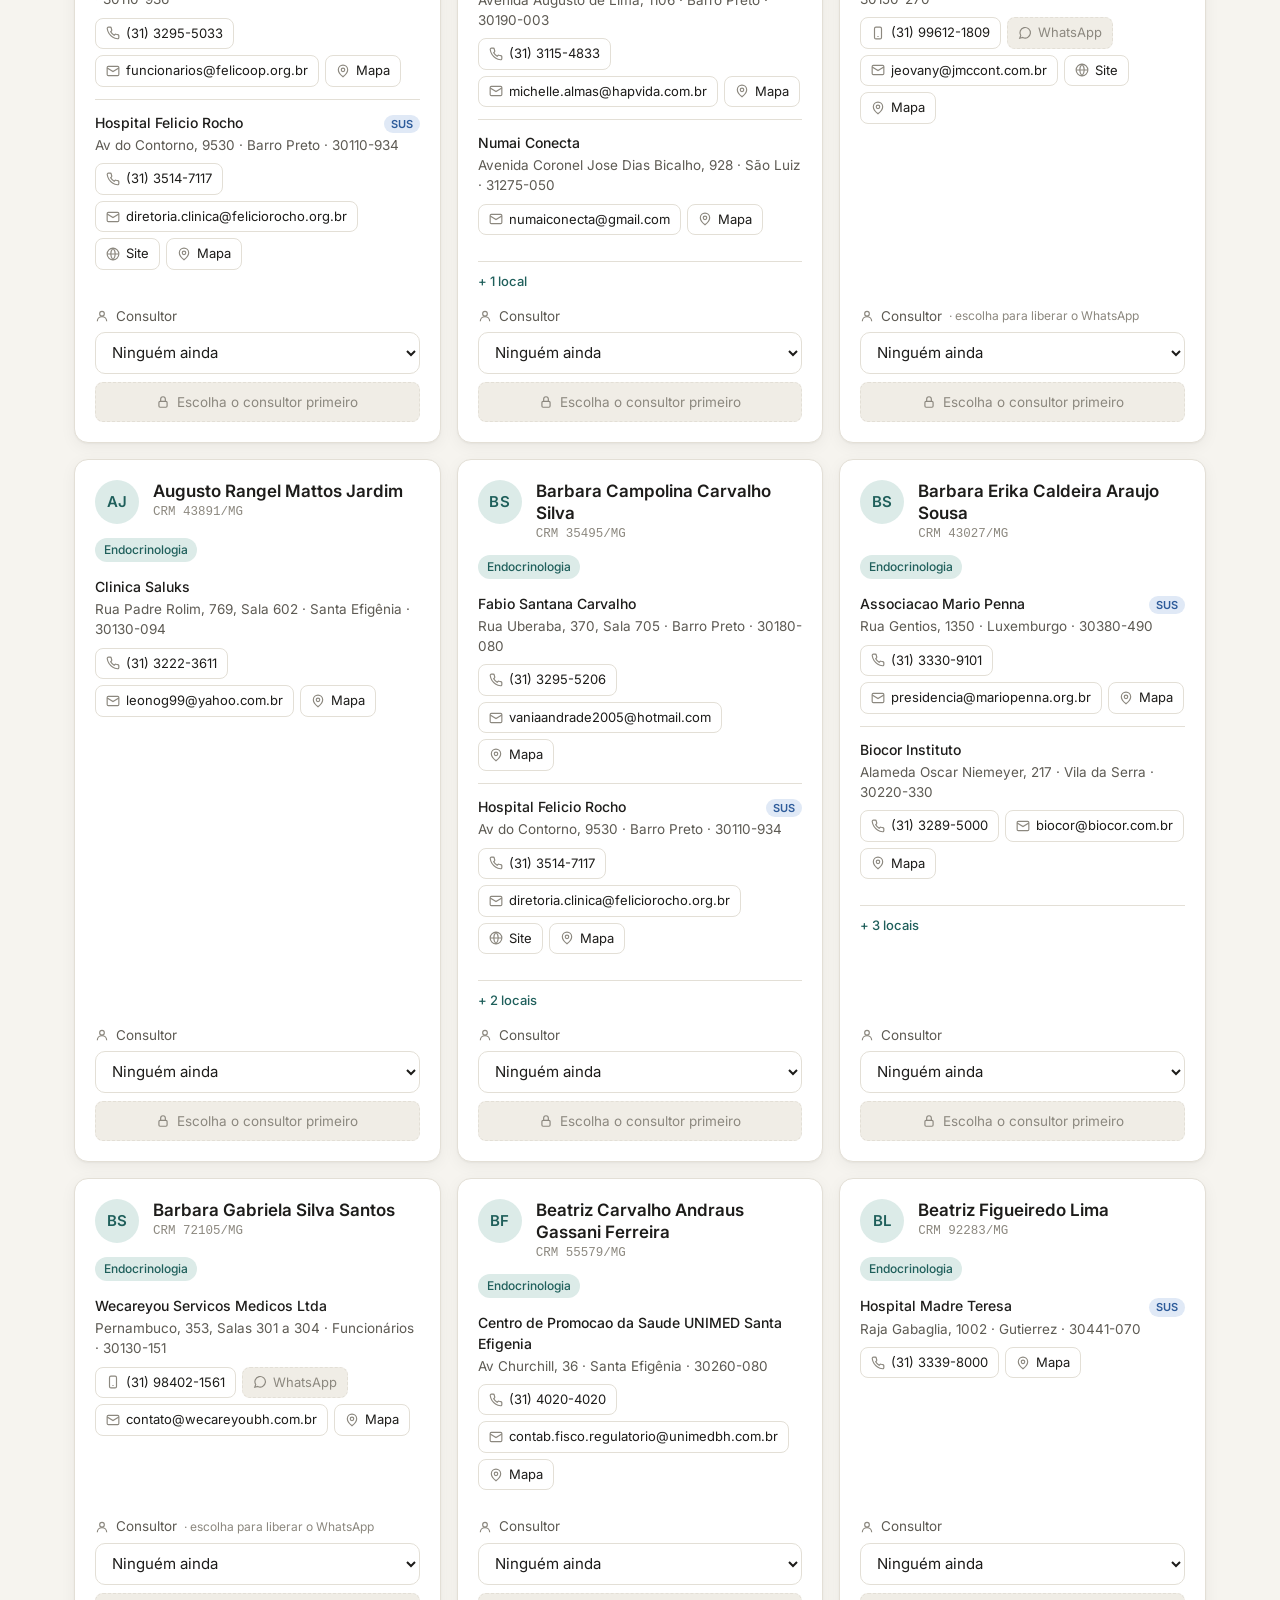
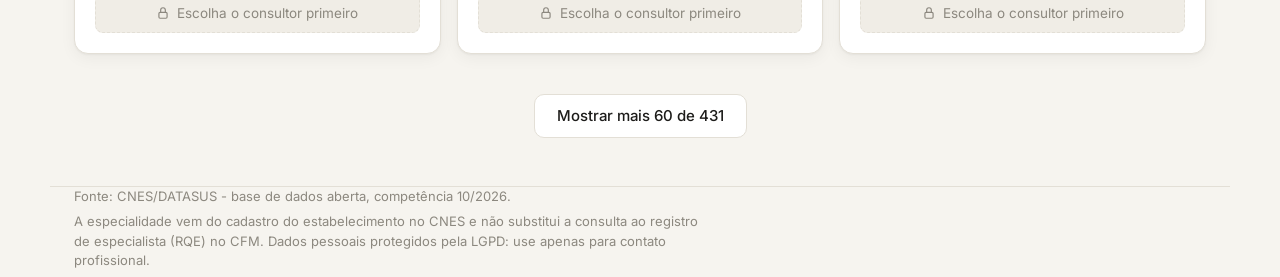
==== commit f300d108: "Favicon: balão de conversa com a cruz médica, nas cores do site Co-Authored-By: Claude Opus 5.5 <nor" ====
--- a/index.html
+++ b/index.html
@@ -4,11 +4,13 @@
 <meta charset="utf-8">
 <meta name="viewport" content="width=device-width, initial-scale=1">
 <meta name="robots" content="noindex, nofollow">
+<link rel="icon" href="favicon.svg" type="image/svg+xml">
+<link rel="apple-touch-icon" href="apple-touch-icon.png">
 <title>Especialistas BH</title>
 <link rel="preconnect" href="https://fonts.googleapis.com">
 <link rel="preconnect" href="https://fonts.gstatic.com" crossorigin>
 <link href="https://fonts.googleapis.com/css2?family=Fraunces:opsz,wght@9..144,500;9..144,600&family=Inter:wght@400;500;600&display=swap" rel="stylesheet">
-<link rel="stylesheet" href="estilo.css?v=bb5a5355">
+<link rel="stylesheet" href="estilo.css?v=9b78fbf4">
 </head>
 <body>
 <nav class="wrap diretorios" aria-label="Diretórios">
@@ -82,7 +84,7 @@
   <p>A especialidade vem do cadastro do estabelecimento no CNES e não substitui a consulta ao registro de especialista (RQE) no CFM. Dados pessoais protegidos pela LGPD: use apenas para contato profissional.</p>
 </footer>
 
-<script src="comum.js?v=f55525d4"></script>
+<script src="comum.js?v=76e2c644"></script>
 <script>
 const ESP_CURTA = { "Endocrinologia e Metabologia": "Endocrinologia", "Nutrologia": "Nutrologia" };
 const PAGINA = 60;
--- a/estilo.css
+++ b/estilo.css
@@ -186,7 +186,7 @@
 
 .clinicas-grid { display: grid; grid-template-columns: repeat(auto-fill, minmax(min(100%, 290px), 1fr)); gap: 18px; margin-bottom: 40px; }
 .clinica-card { overflow: hidden; padding: 0; gap: 0; }
-.clinica-corpo { padding: 20px; }
+.clinica-corpo { padding: 20px; flex: 1; display: flex; flex-direction: column; }
 .clinica-corpo h3 { font: 500 23px/1.15 Fraunces, Georgia, serif; margin: 0 0 14px; }
 .clinicas-titulo { font: 500 27px/1.2 Fraunces, Georgia, serif; }
 .clinica-card[hidden] { display: none; }
@@ -265,7 +265,7 @@
   font: inherit; font-size: 13.5px; font-weight: 500; cursor: pointer; transition: border-color .15s, background .15s, color .15s;
 }
 .contato-btn svg { flex: none; }
-.clinica-corpo .card-acoes { margin-top: 14px; }
+.clinica-corpo .card-acoes { margin-top: auto; padding-top: 14px; }
 .contato-btn:hover { border-color: var(--accent); color: var(--accent); }
 .contato-btn[aria-pressed="true"] { border-style: solid; border-color: var(--accent); background: var(--accent-soft); color: var(--accent); }
 
@@ -455,6 +455,10 @@
 .meus:hover { color: var(--ink); background: var(--surface-2); }
 .meus[aria-pressed="true"] { background: var(--accent-soft); color: var(--accent); }
 .quem:has(.meus[aria-pressed="true"]) { border-color: var(--accent); }
+/* Foco dentro da pílula: contorna a pílula inteira, não um retângulo cortado dentro dela */
+.quem select:focus-visible, .quem button:focus-visible { outline: none; }
+.quem:has(:focus-visible) { outline: 2px solid var(--accent); outline-offset: 2px; }
+.quem .meus:focus-visible { background: var(--surface-2); color: var(--ink); }
 #ordem { min-width: 0; }
 .wa-numero-curto { max-width: 110px; }
 @media (max-width: 640px) {
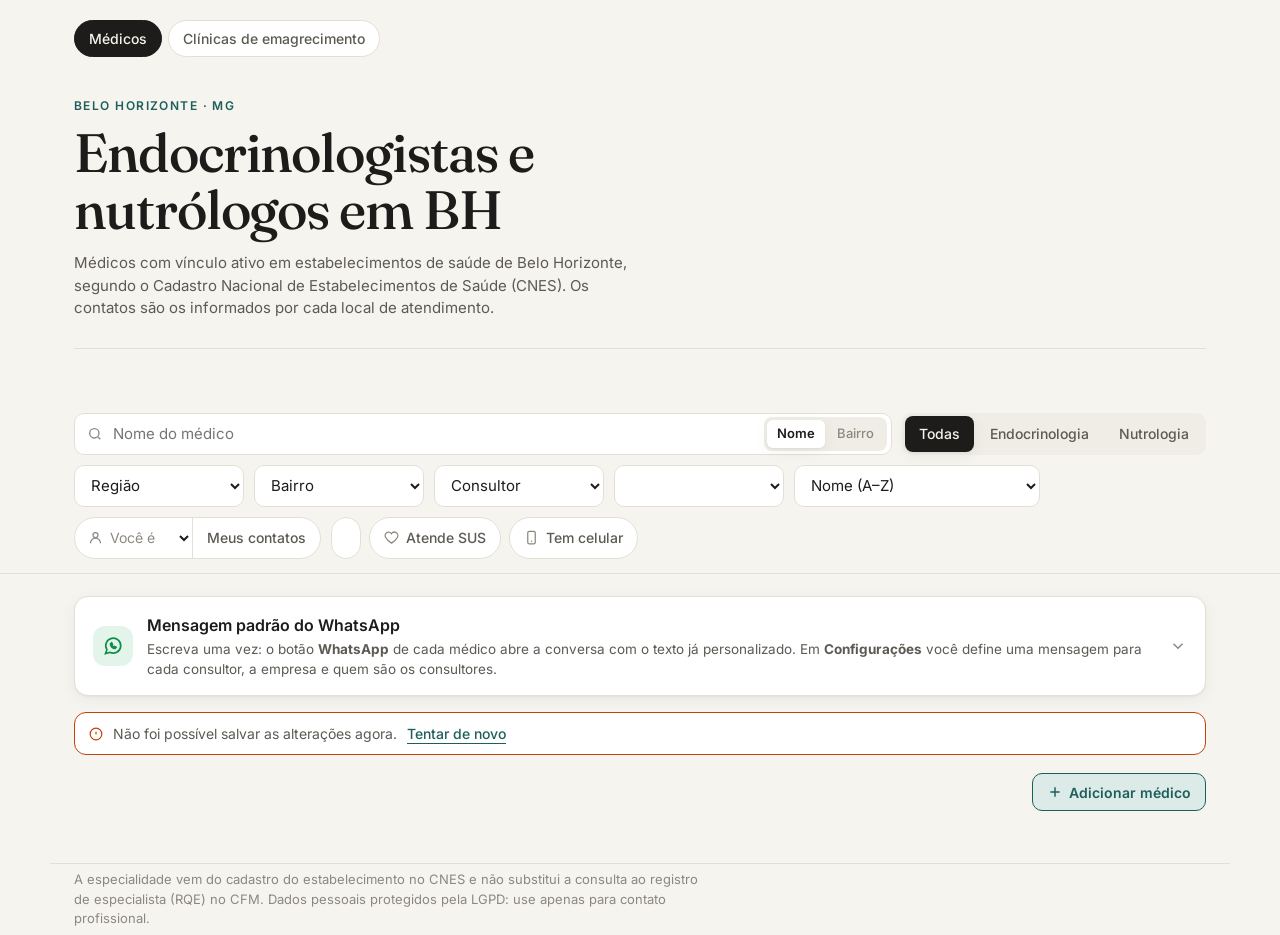
==== commit b6aa866c: "Atualiza versões de estilo.css e comum.js" ====
--- a/index.html
+++ b/index.html
@@ -10,7 +10,7 @@
 <link rel="preconnect" href="https://fonts.googleapis.com">
 <link rel="preconnect" href="https://fonts.gstatic.com" crossorigin>
 <link href="https://fonts.googleapis.com/css2?family=Fraunces:opsz,wght@9..144,500;9..144,600&family=Inter:wght@400;500;600&display=swap" rel="stylesheet">
-<link rel="stylesheet" href="estilo.css?v=9b78fbf4">
+<link rel="stylesheet" href="estilo.css?v=8edf4a8c">
 </head>
 <body>
 <nav class="wrap diretorios" aria-label="Diretórios">
@@ -39,17 +39,18 @@
       <button type="button" data-esp="Endocrinologia e Metabologia" aria-pressed="false">Endocrinologia</button>
       <button type="button" data-esp="Nutrologia" aria-pressed="false">Nutrologia</button>
     </div>
-    <div class="funil" id="funil" role="group" aria-label="Etapa do contato"></div>
     <div class="filtros">
-      <select id="regiao" aria-label="Região de BH"><option value="">Todas as regiões</option></select>
-      <select id="bairro" aria-label="Bairro"><option value="">Todos os bairros</option></select>
-      <select id="responsavel" aria-label="Consultor do contato"><option value="">Todos os consultores</option></select>
+      <select id="regiao" aria-label="Região de BH"><option value="">Região</option></select>
+      <select id="bairro" aria-label="Bairro"><option value="">Bairro</option></select>
+      <select id="responsavel" aria-label="Consultor do contato"><option value="">Consultor</option></select>
+      <select id="etapa" aria-label="Etapa do contato"></select>
       <select id="ordem" aria-label="Ordenar a lista"></select>
       <div class="quem" role="group" aria-label="Seus contatos">
         <label class="eu"><svg width="15" height="15" viewBox="0 0 24 24" fill="none" stroke="currentColor" stroke-width="2" aria-hidden="true"><circle cx="12" cy="8" r="4"/><path d="M4 21a8 8 0 0 1 16 0"/></svg>Você é <select id="eu" aria-label="Você é (consultor que usa este aparelho)"></select></label>
         <button type="button" class="meus" id="meus" aria-pressed="false">Meus contatos</button>
       </div>
       <div class="chips" role="group" aria-label="Filtros">
+        <button type="button" class="chip retorno" id="retorno" aria-pressed="false" hidden></button>
         <button type="button" class="chip" id="sus" aria-pressed="false">
           <svg width="15" height="15" viewBox="0 0 24 24" fill="none" stroke="currentColor" stroke-width="2" aria-hidden="true"><path d="M12 21s-7-4.4-9.3-9A5.3 5.3 0 0 1 12 6a5.3 5.3 0 0 1 9.3 6c-2.3 4.6-9.3 9-9.3 9z"/></svg>
           Atende SUS
@@ -84,7 +85,7 @@
   <p>A especialidade vem do cadastro do estabelecimento no CNES e não substitui a consulta ao registro de especialista (RQE) no CFM. Dados pessoais protegidos pela LGPD: use apenas para contato profissional.</p>
 </footer>
 
-<script src="comum.js?v=76e2c644"></script>
+<script src="comum.js?v=2e3d009c"></script>
 <script>
 const ESP_CURTA = { "Endocrinologia e Metabologia": "Endocrinologia", "Nutrologia": "Nutrologia" };
 const PAGINA = 60;
@@ -162,8 +163,8 @@
   const nutro = m.especialidades.length === 1 && m.especialidades[0] === "Nutrologia";
   const tags = m.especialidades.map(e => `<span class="tag${e === "Nutrologia" ? " nutro" : ""}">${esc(ESP_CURTA[e] || e)}</span>`).join("");
   const local = l => htmlLocal(l, m);
-  const visiveis = m.locais.slice(0, 2).map(local).join("");
-  const resto = m.locais.slice(2);
+  const visiveis = m.locais.slice(0, 1).map(local).join("");
+  const resto = m.locais.slice(1);
   const extra = resto.length
     ? `<details><summary>+ ${resto.length} ${resto.length === 1 ? "local" : "locais"}</summary><ul class="locais">${resto.map(local).join("")}</ul></details>`
     : "";
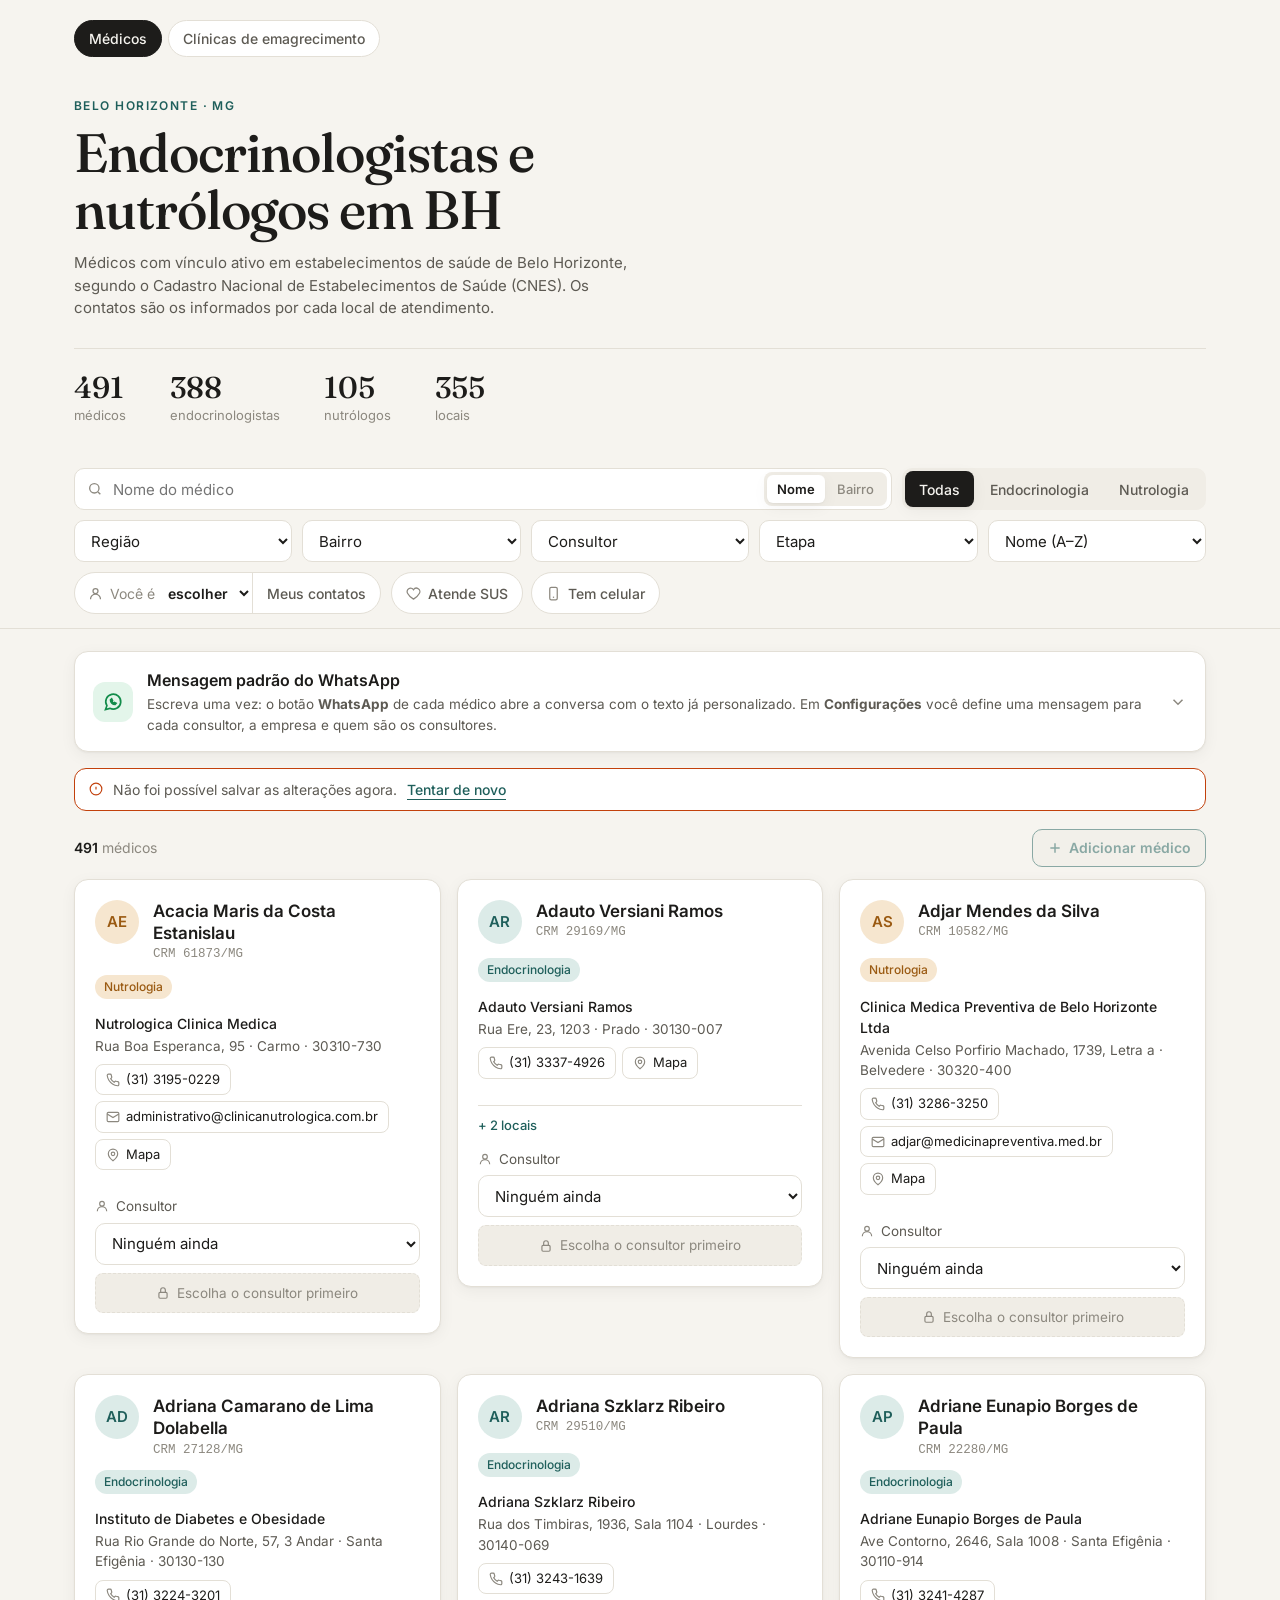
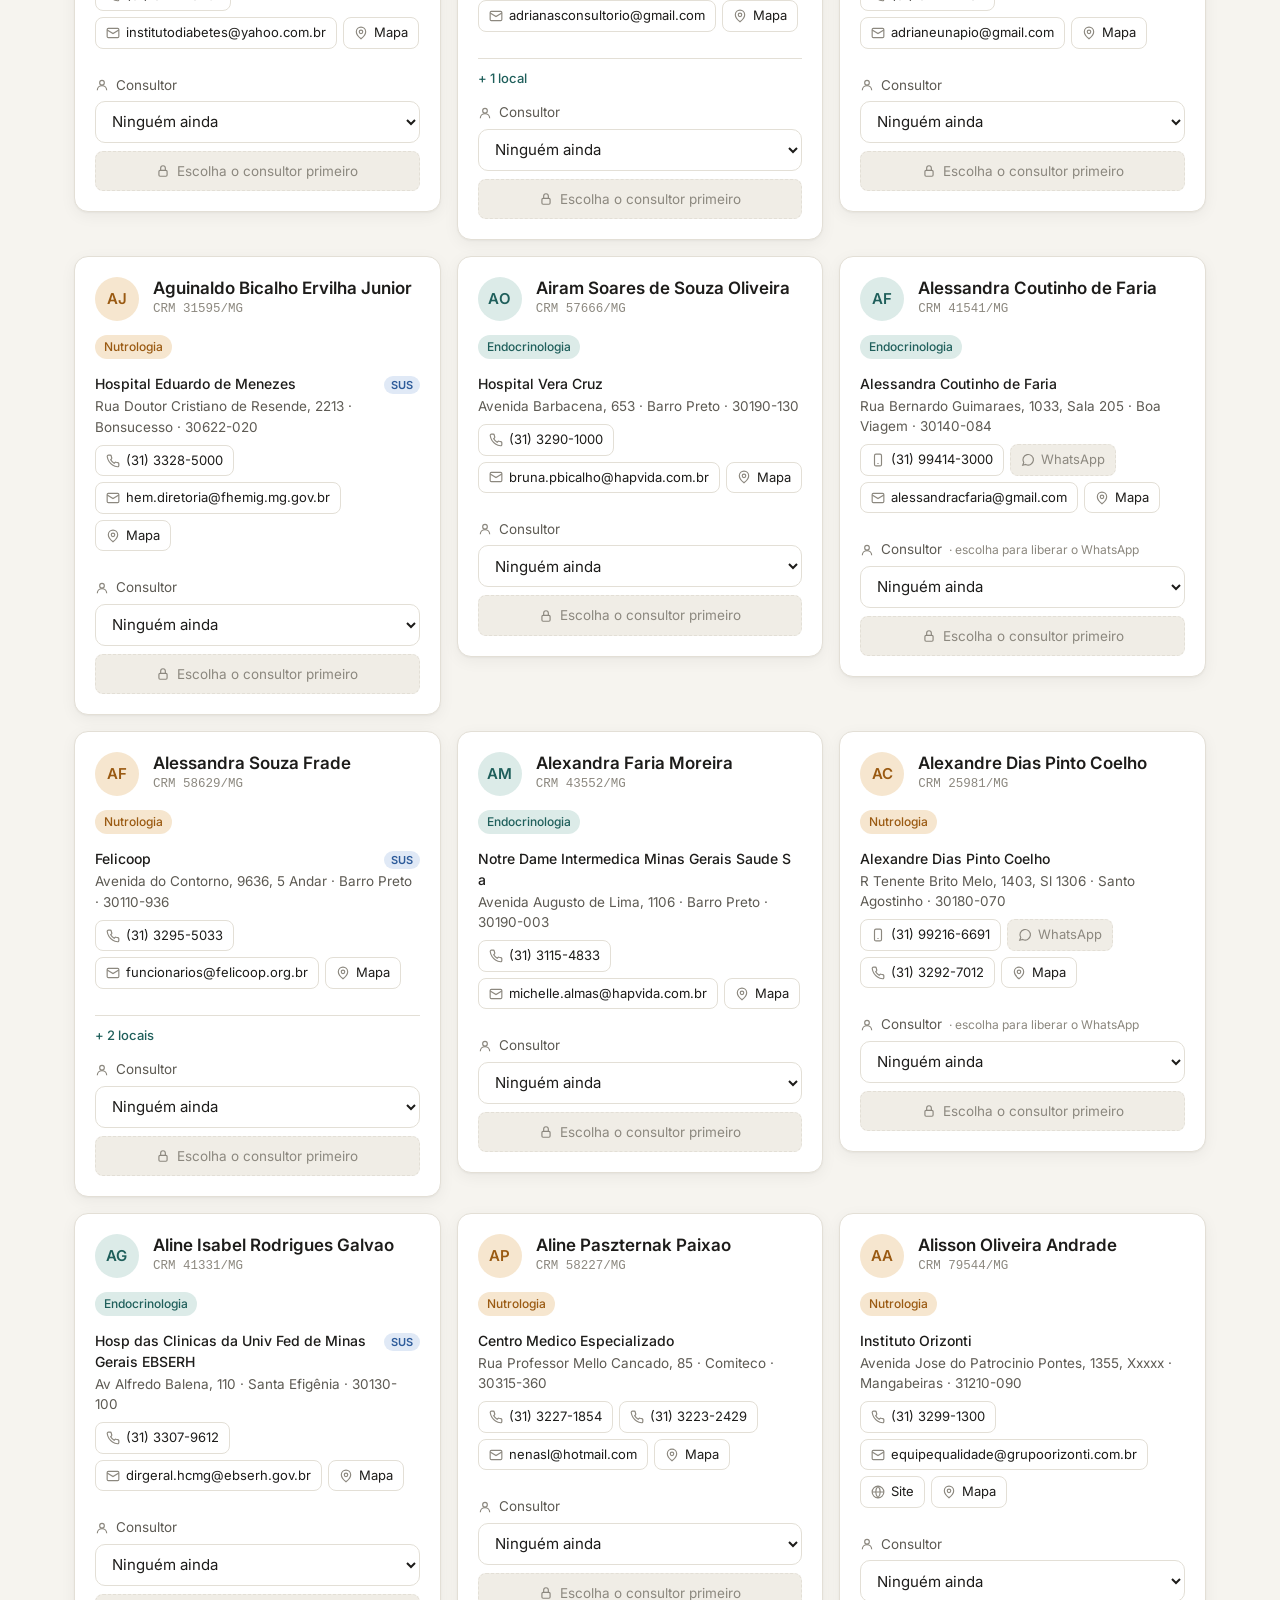
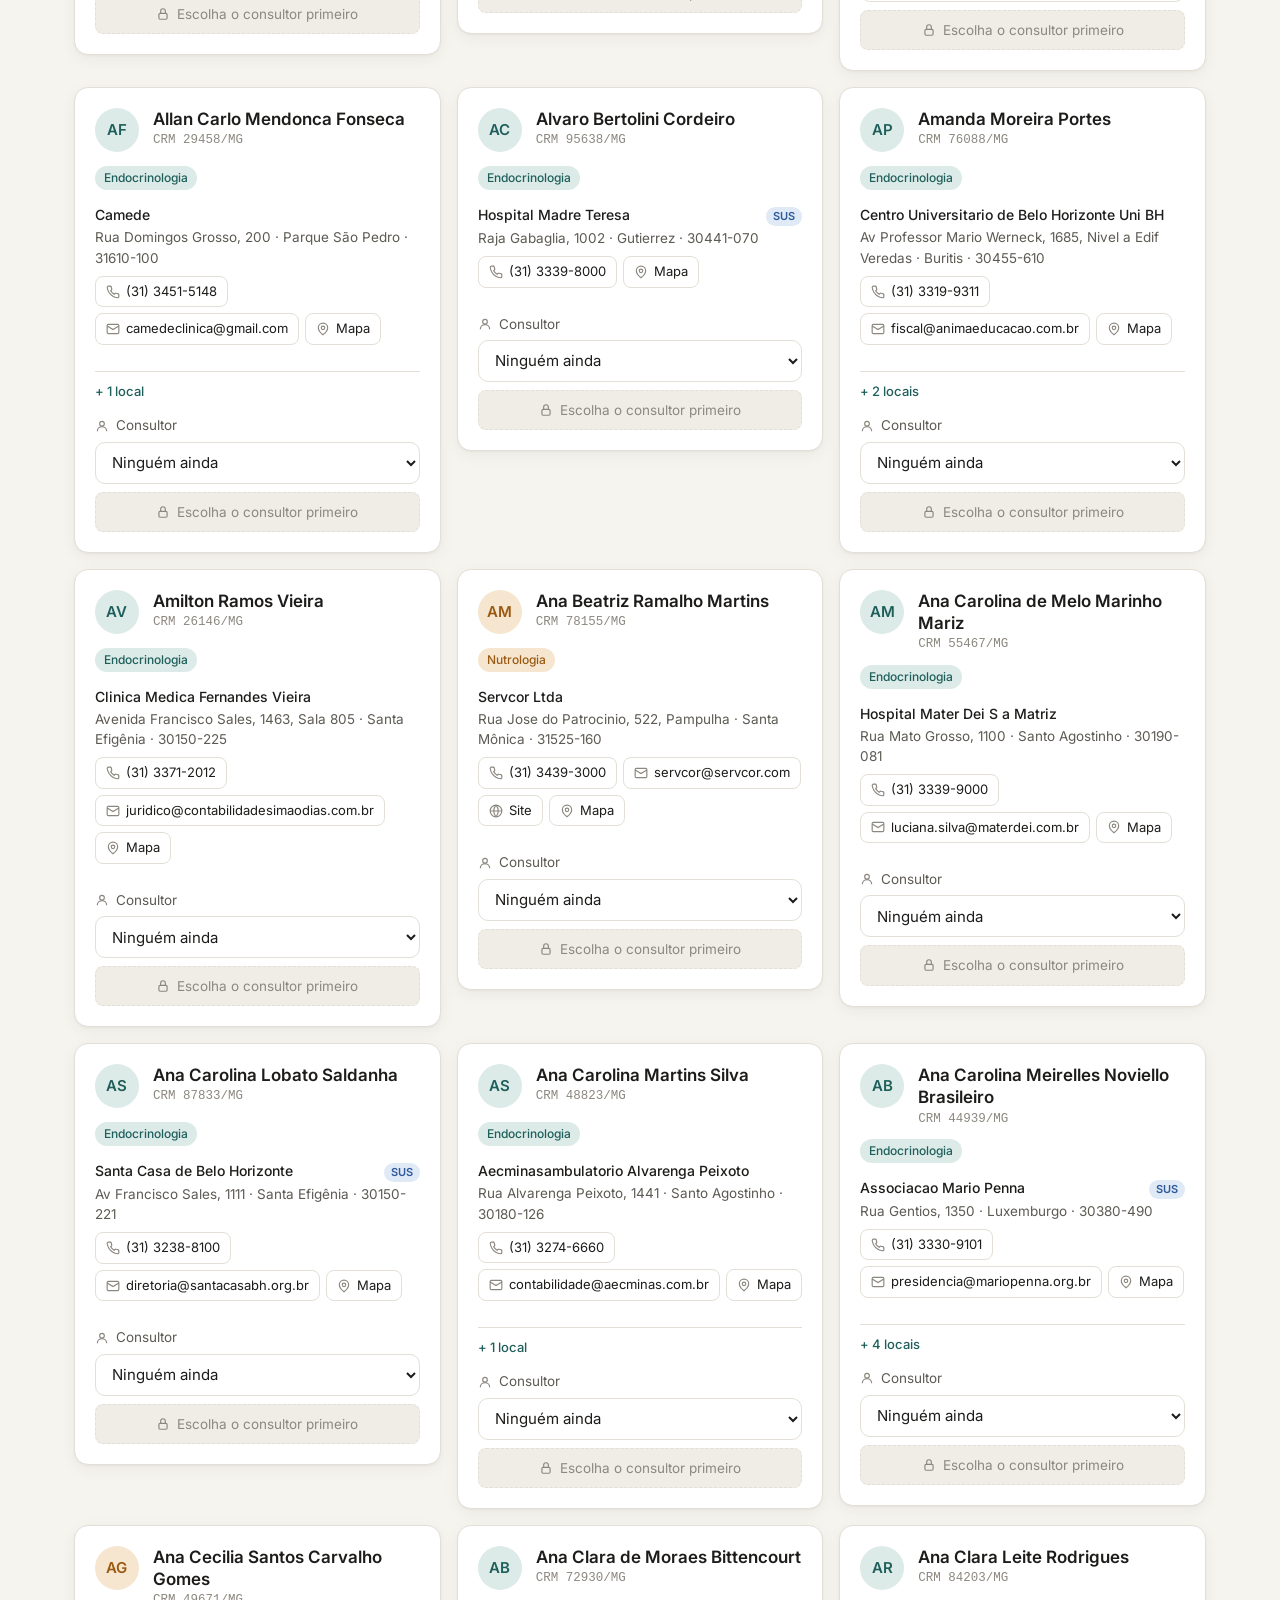
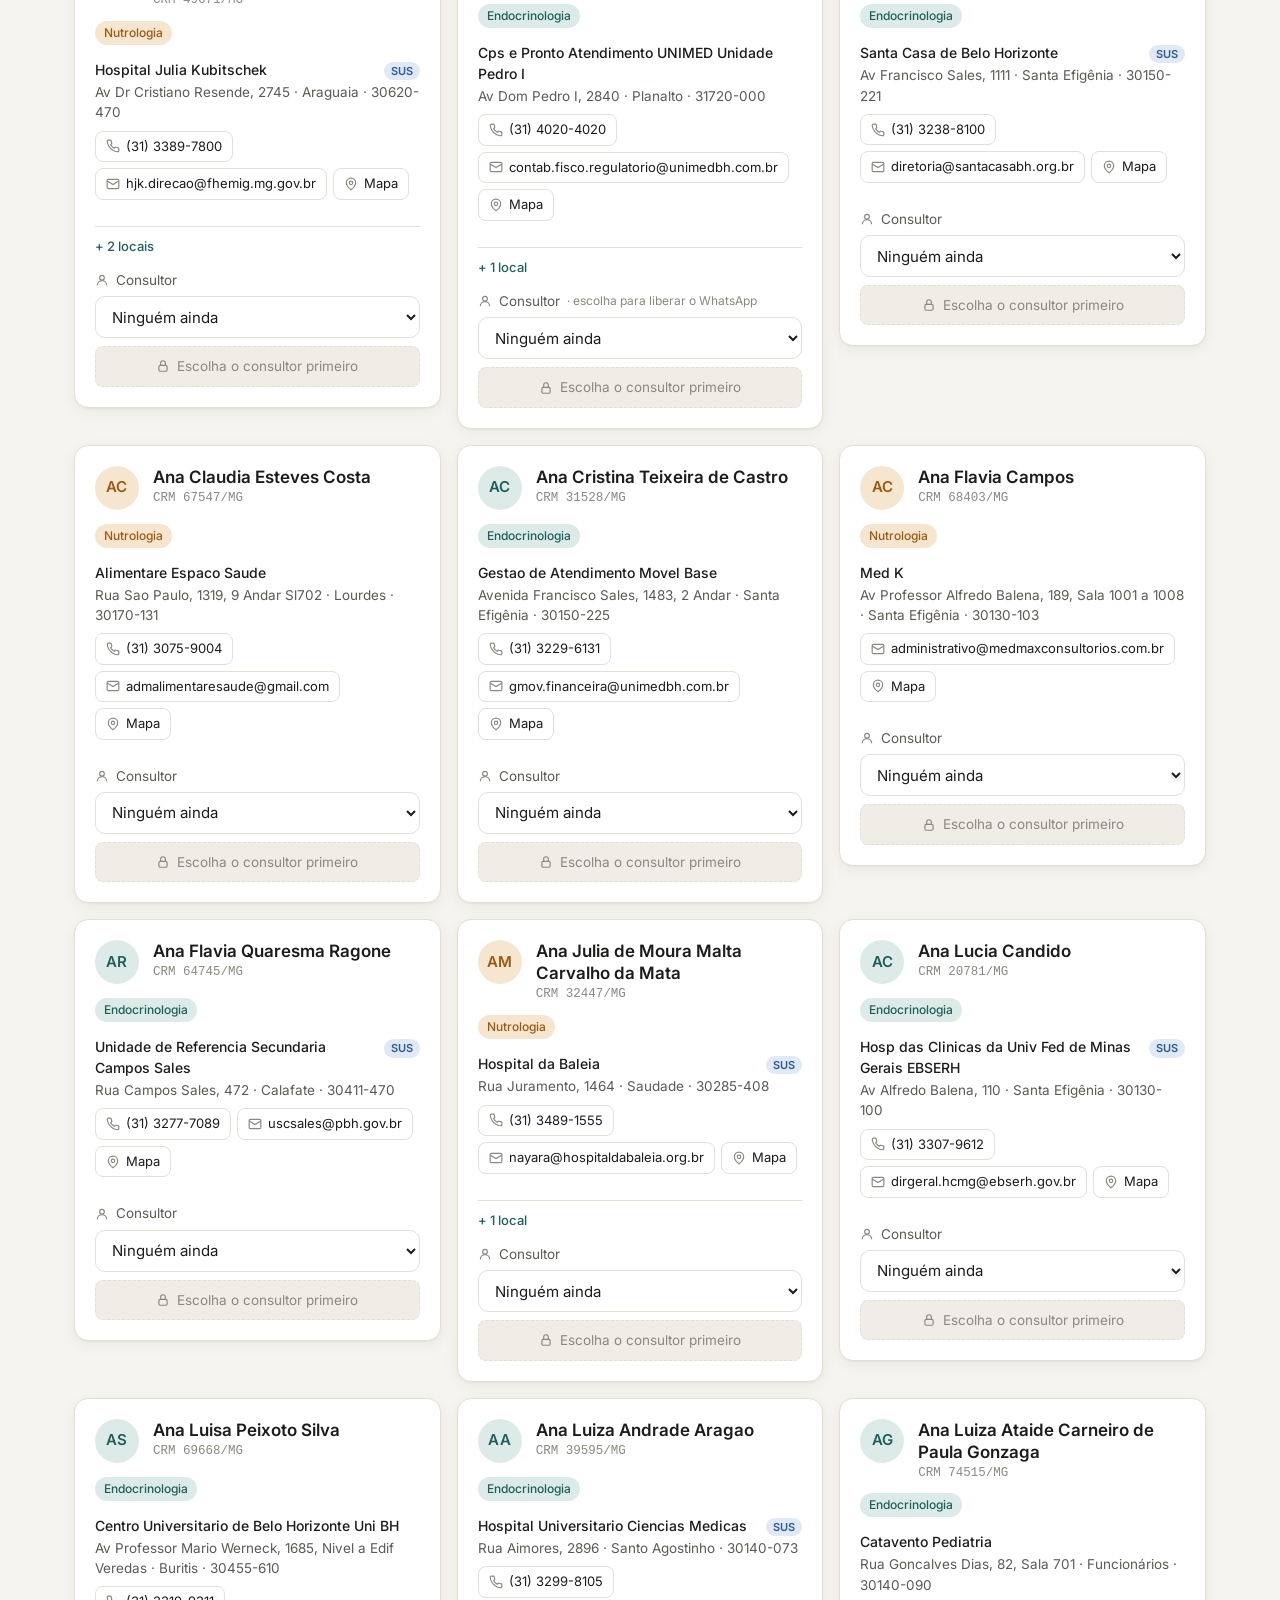
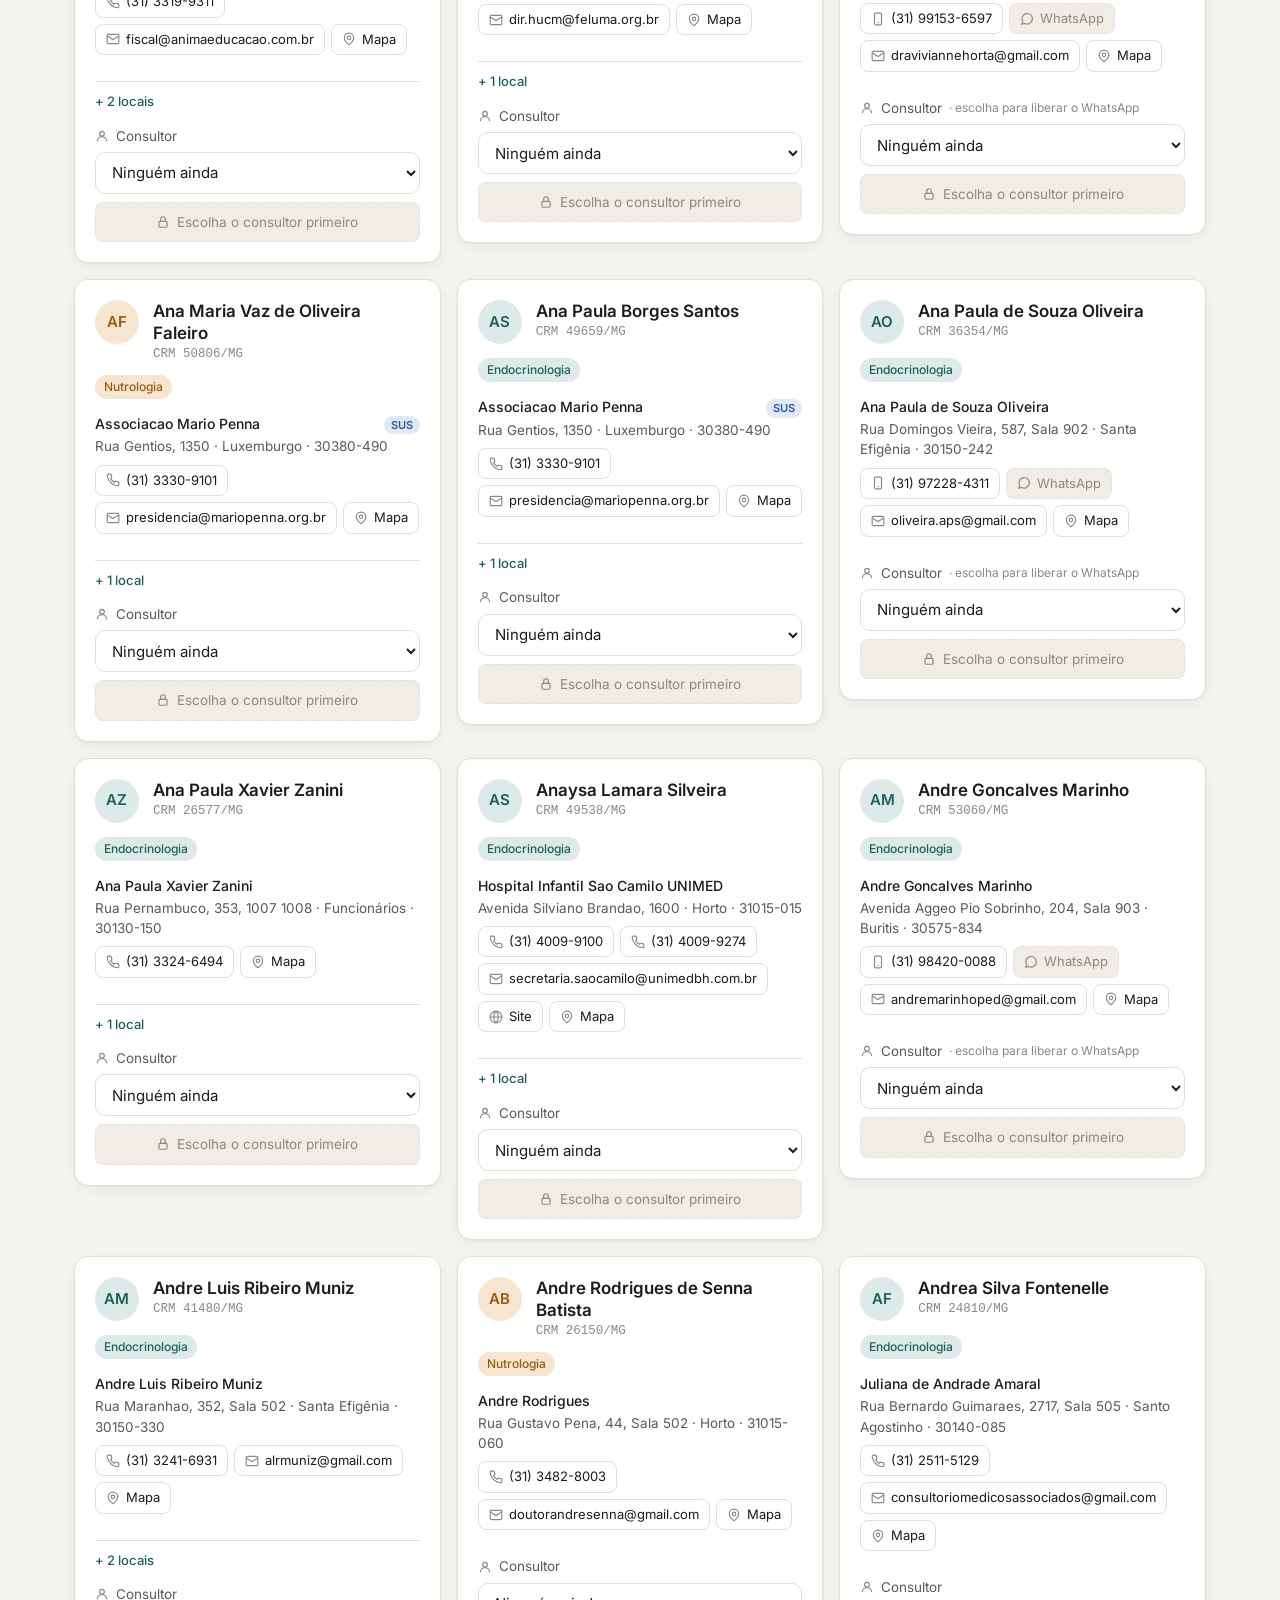
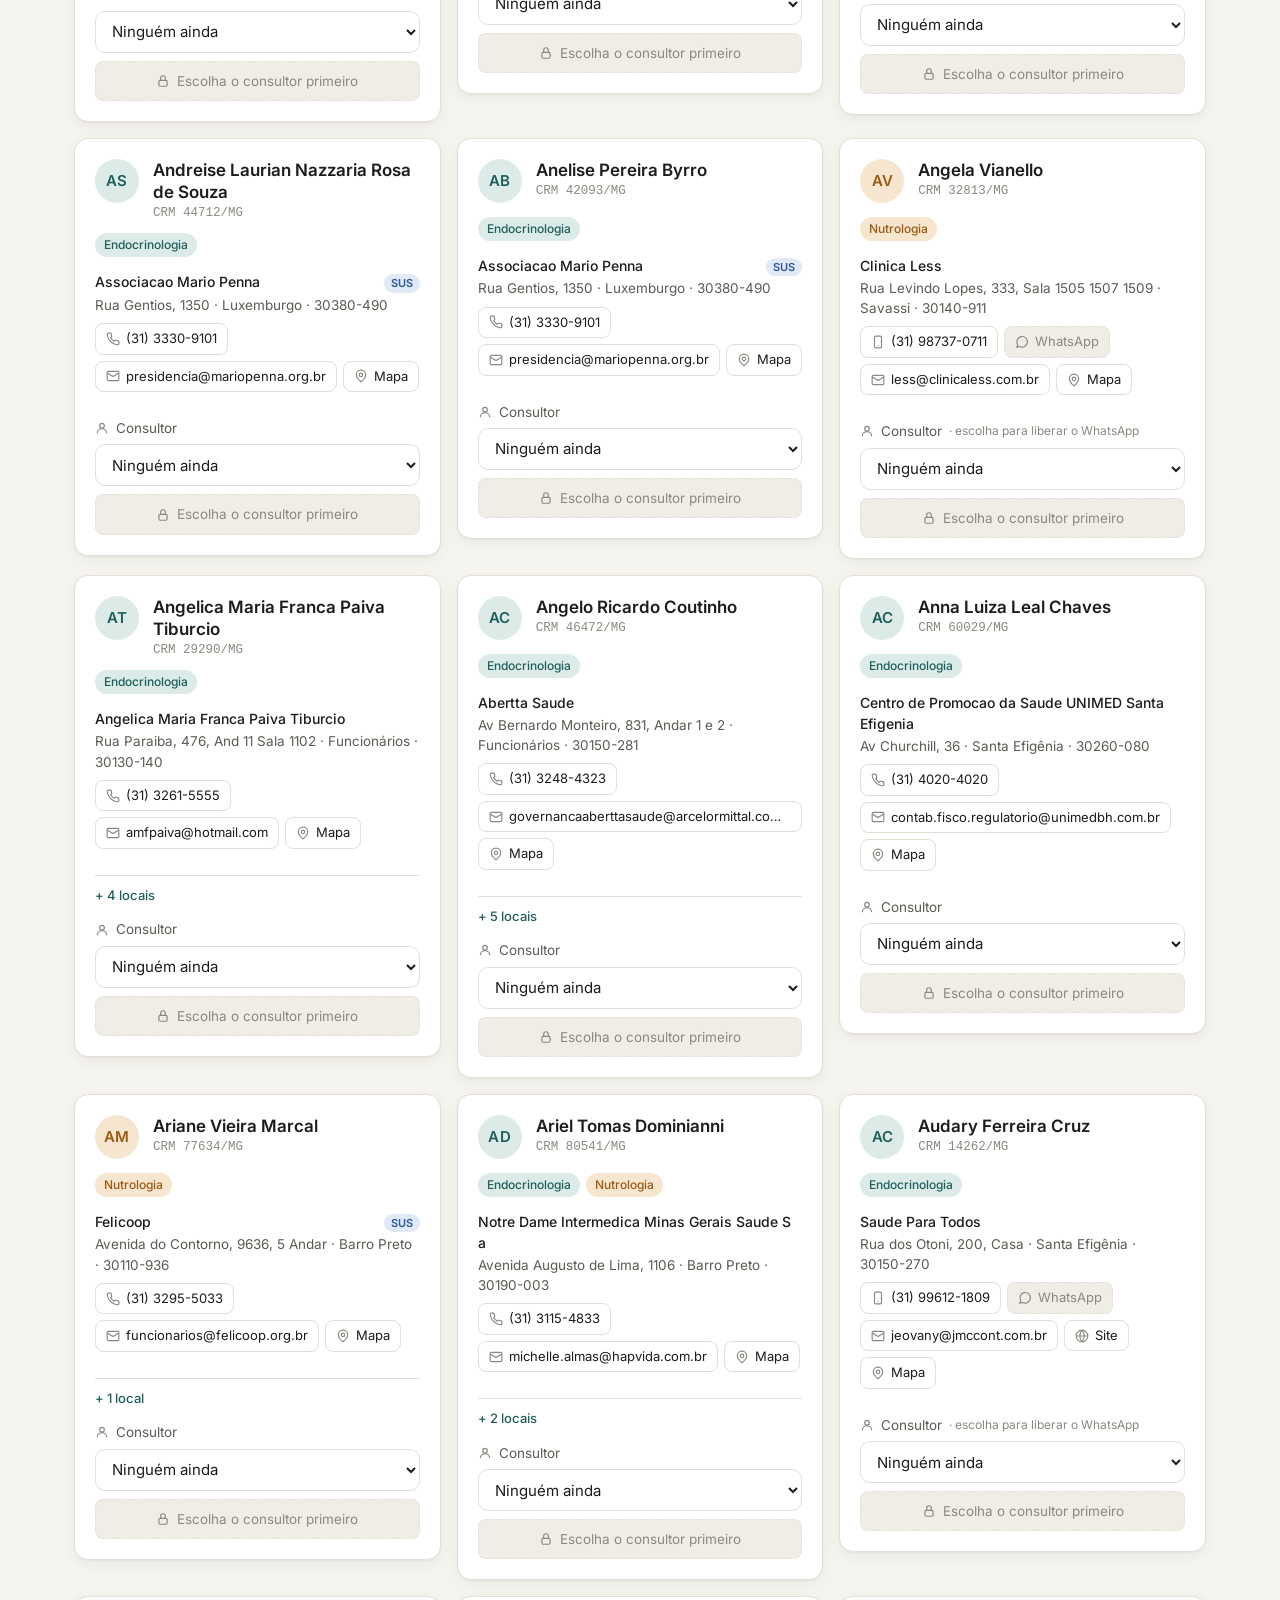
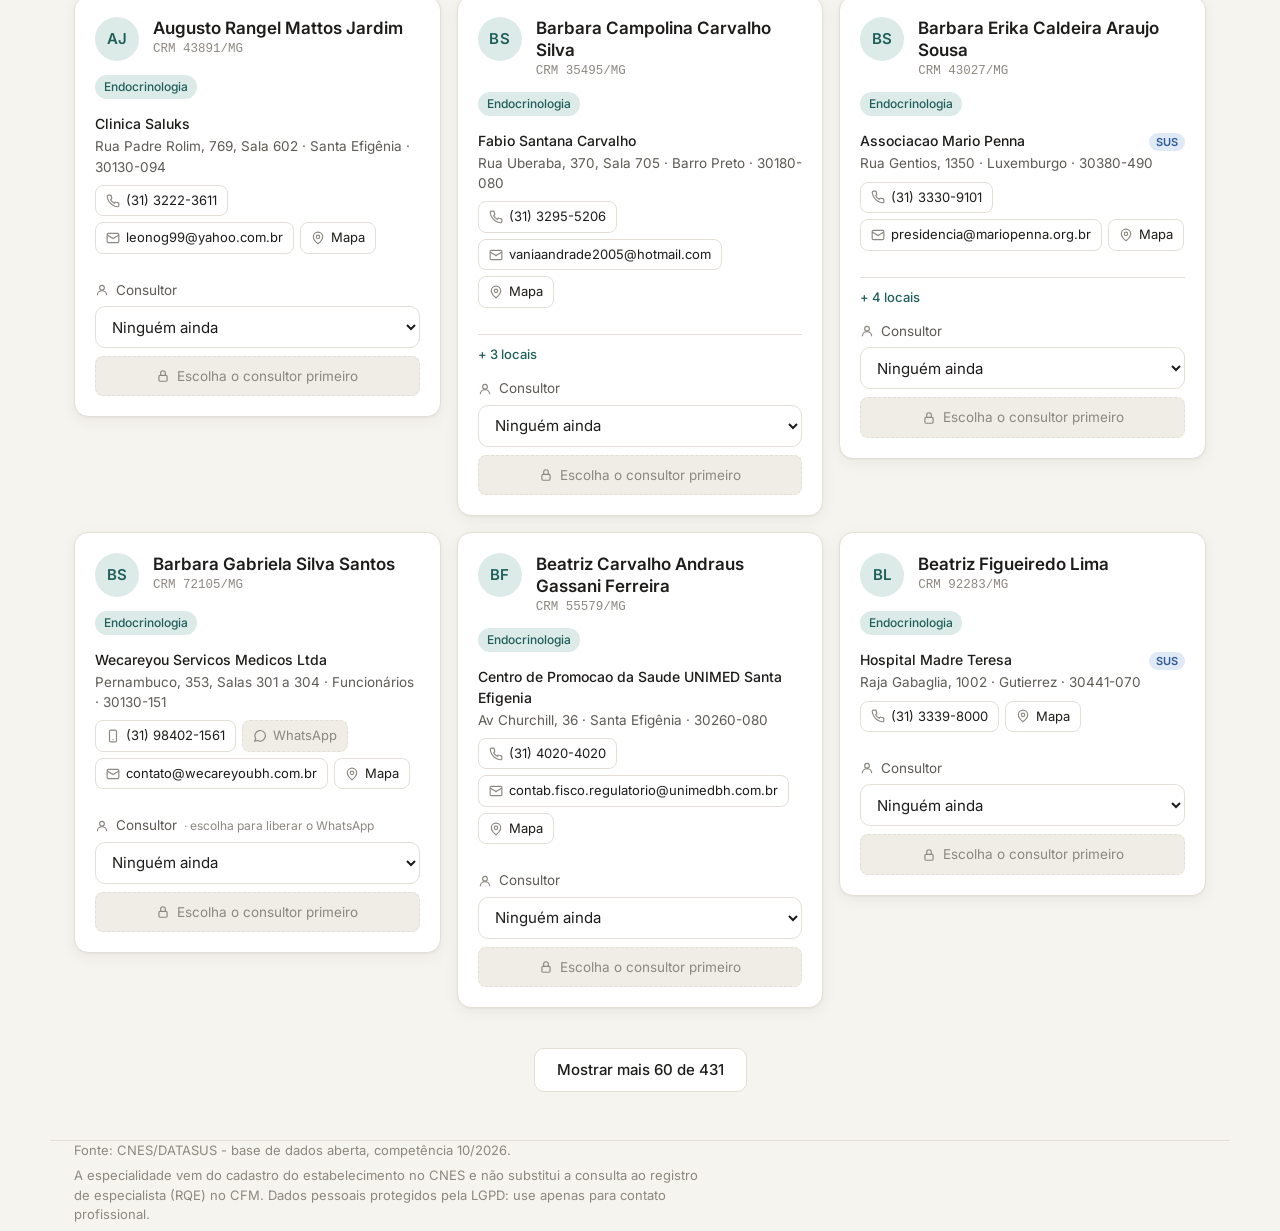
==== commit c46cde0c: "Etapas viram um seletor (com contagem) e o retorno pendente um alerta; cards sem vão, barra mais enx" ====
--- a/index.html
+++ b/index.html
@@ -10,7 +10,7 @@
 <link rel="preconnect" href="https://fonts.googleapis.com">
 <link rel="preconnect" href="https://fonts.gstatic.com" crossorigin>
 <link href="https://fonts.googleapis.com/css2?family=Fraunces:opsz,wght@9..144,500;9..144,600&family=Inter:wght@400;500;600&display=swap" rel="stylesheet">
-<link rel="stylesheet" href="estilo.css?v=8edf4a8c">
+<link rel="stylesheet" href="estilo.css?v=9b78fbf4">
 </head>
 <body>
 <nav class="wrap diretorios" aria-label="Diretórios">
@@ -85,7 +85,7 @@
   <p>A especialidade vem do cadastro do estabelecimento no CNES e não substitui a consulta ao registro de especialista (RQE) no CFM. Dados pessoais protegidos pela LGPD: use apenas para contato profissional.</p>
 </footer>
 
-<script src="comum.js?v=2e3d009c"></script>
+<script src="comum.js?v=76e2c644"></script>
 <script>
 const ESP_CURTA = { "Endocrinologia e Metabologia": "Endocrinologia", "Nutrologia": "Nutrologia" };
 const PAGINA = 60;
--- a/estilo.css
+++ b/estilo.css
@@ -61,11 +61,10 @@
 .stat b { display: block; font-family: Fraunces, Georgia, serif; font-weight: 500; font-size: 30px; line-height: 1.1; font-variant-numeric: tabular-nums; }
 .stat span { font-size: 13px; color: var(--ink-3); }
 
+[hidden] { display: none !important; } /* o atributo vale mesmo em quem tem display próprio (.chip) */
+
 /* Barra de filtros */
-.toolbar {
-  position: sticky; top: 0; z-index: 5; background: color-mix(in srgb, var(--bg) 88%, transparent);
-  backdrop-filter: blur(10px); -webkit-backdrop-filter: blur(10px); border-bottom: 1px solid var(--line);
-}
+.toolbar { border-bottom: 1px solid var(--line); } /* não fica presa no topo: com todos os filtros cobria 1/4 da tela */
 .toolbar .wrap { display: flex; flex-wrap: wrap; gap: 10px; align-items: center; padding-top: 14px; padding-bottom: 14px; }
 .search { flex: 1 1 360px; position: relative; }
 .search svg { position: absolute; left: 13px; top: 50%; transform: translateY(-50%); color: var(--ink-3); pointer-events: none; }
@@ -85,6 +84,7 @@
 }
 .seg button[aria-pressed="true"] { background: var(--ink); color: var(--bg); box-shadow: var(--shadow); }
 .filtros { display: flex; flex-wrap: wrap; gap: 10px; align-items: center; }
+.filtros > select { flex: 1 1 180px; min-width: 0; }
 .chips { display: flex; gap: 8px; }
 .chip {
   display: inline-flex; align-items: center; justify-content: center; gap: 7px; height: 42px; padding: 0 14px;
@@ -100,9 +100,8 @@
 /* Resultados */
 .meta { display: flex; justify-content: space-between; align-items: center; gap: 12px; min-height: 32px; margin: 18px 0 12px; color: var(--ink-3); font-size: 14px; }
 .limpar { border: 0; background: none; padding: 6px 0; font: inherit; font-size: 14px; font-weight: 500; color: var(--accent); cursor: pointer; text-decoration: underline; text-underline-offset: 4px; }
-.limpar[hidden] { display: none; }
 .meta strong { color: var(--ink); font-weight: 600; }
-.grid { display: grid; grid-template-columns: repeat(auto-fill, minmax(330px, 1fr)); gap: 16px; padding-bottom: 40px; }
+.grid { display: grid; grid-template-columns: repeat(auto-fill, minmax(330px, 1fr)); gap: 16px; padding-bottom: 40px; align-items: start; } /* cada card na altura do seu conteúdo: sem vão vazio dentro */
 .card {
   background: var(--surface); border: 1px solid var(--line); border-radius: var(--radius); box-shadow: var(--shadow);
   padding: 20px; display: flex; flex-direction: column; gap: 14px; min-width: 0;
@@ -146,7 +145,6 @@
 .empty, .erro { text-align: center; padding: 64px 20px; color: var(--ink-2); grid-column: 1 / -1; }
 .erro code { background: var(--surface-2); padding: 2px 6px; border-radius: 6px; }
 .more { display: flex; justify-content: center; padding-bottom: 48px; }
-.more[hidden] { display: none; }
 .more button {
   font: inherit; font-weight: 500; border: 1px solid var(--line); background: var(--surface); color: var(--ink);
   height: 44px; padding: 0 22px; border-radius: 10px; cursor: pointer;
@@ -162,13 +160,13 @@
   .stat { background: var(--surface); border: 1px solid var(--line); border-radius: 12px; padding: 9px 12px; }
   .stat b { font-size: 22px; }
   .stat span { font-size: 12.5px; }
-  .toolbar { position: static; backdrop-filter: none; -webkit-backdrop-filter: none; background: none; }
   .toolbar .wrap { padding-top: 4px; }
   .search { flex-basis: 100%; }
   .grid { grid-template-columns: 1fr; }
   .seg { width: 100%; }
   .seg button { flex: 1; padding: 0 8px; }
   .filtros { width: 100%; }
+  .filtros > select { flex: 1 1 calc(50% - 5px); padding: 0 8px 0 10px; font-size: 15px; } /* dois por linha */
   select { width: 100%; }
   .chips { width: 100%; flex-wrap: wrap; }
   .chip { flex: 1 1 auto; padding: 0 12px; }
@@ -189,7 +187,6 @@
 .clinica-corpo { padding: 20px; flex: 1; display: flex; flex-direction: column; }
 .clinica-corpo h3 { font: 500 23px/1.15 Fraunces, Georgia, serif; margin: 0 0 14px; }
 .clinicas-titulo { font: 500 27px/1.2 Fraunces, Georgia, serif; }
-.clinica-card[hidden] { display: none; }
 main:has(.clinicas-grid) { padding-bottom: 48px; }
 .clinica-corpo h3 { overflow-wrap: anywhere; }
 
@@ -413,27 +410,12 @@
 .etapa-info::before { content: "· "; }
 .etapa-info.atrasado { color: #c2410c; font-weight: 600; }
 
-/* Funil na barra: uma etapa por botão, com a contagem */
-.funil { display: flex; gap: 6px; flex: 1 1 100%; overflow-x: auto; scrollbar-width: none; padding: 2px 0; }
-.funil::-webkit-scrollbar { display: none; }
-.funil button {
-  flex: none; display: inline-flex; align-items: center; gap: 7px; height: 36px; padding: 0 12px; border-radius: 999px;
-  border: 1px solid var(--line); background: var(--surface); color: var(--ink-2); font: inherit; font-size: 13.5px; font-weight: 500; cursor: pointer; white-space: nowrap;
-}
-.funil button b { font-weight: 700; color: var(--ink); font-variant-numeric: tabular-nums; }
-.funil button svg { margin-right: -2px; }
-.funil button[class^="etapa-"]::before { content: ""; width: 8px; height: 8px; border-radius: 50%; background: var(--ink-3); }
-.funil .etapa-enviada::before { background: var(--et-enviada) !important; }
-.funil .etapa-respondeu::before { background: var(--et-respondeu) !important; }
-.funil .etapa-interessado::before { background: var(--et-interessado) !important; }
-.funil .etapa-sem_interesse::before { background: var(--et-sem_interesse) !important; }
-.funil .etapa-fechado::before { background: var(--et-fechado) !important; }
-.funil button[aria-pressed="true"] { background: var(--ink); border-color: var(--ink); color: var(--bg); }
-.funil button[aria-pressed="true"] b { color: var(--bg); }
-.funil .retorno.tem { border-color: #c2410c; color: #c2410c; }
-.funil .retorno.tem b { color: #c2410c; }
-.funil .retorno[aria-pressed="true"] { background: #c2410c; border-color: #c2410c; color: #fff; }
-.funil .retorno[aria-pressed="true"] b { color: #fff; }
+/* Filtro de etapa: destacado quando escolhido; "Retorno pendente" em laranja de alerta */
+#etapa.ativo { border-color: var(--accent); color: var(--accent); font-weight: 600; }
+.chip.retorno { border-color: #c2410c; color: #c2410c; }
+.chip.retorno svg { color: currentColor; }
+.chip.retorno:hover { border-color: #c2410c; color: #c2410c; background: color-mix(in srgb, #c2410c 10%, transparent); }
+.chip.retorno[aria-pressed="true"] { background: #c2410c; border-color: #c2410c; color: #fff; }
 
 /* "Você é" + "Meus contatos": uma pílula só, porque um controla o outro */
 .quem {
@@ -465,10 +447,6 @@
   .quem { width: 100%; }
   .eu { flex: 1; }
   .eu select { flex: 1; width: 100%; }
-}
-/* Com mouse, o funil quebra linha em vez de rolar (a rolagem lateral só funciona bem no toque) */
-@media (hover: hover) and (pointer: fine) {
-  .funil { flex-wrap: wrap; overflow: visible; }
 }
 
 /* Adicionar médico/clínica */
